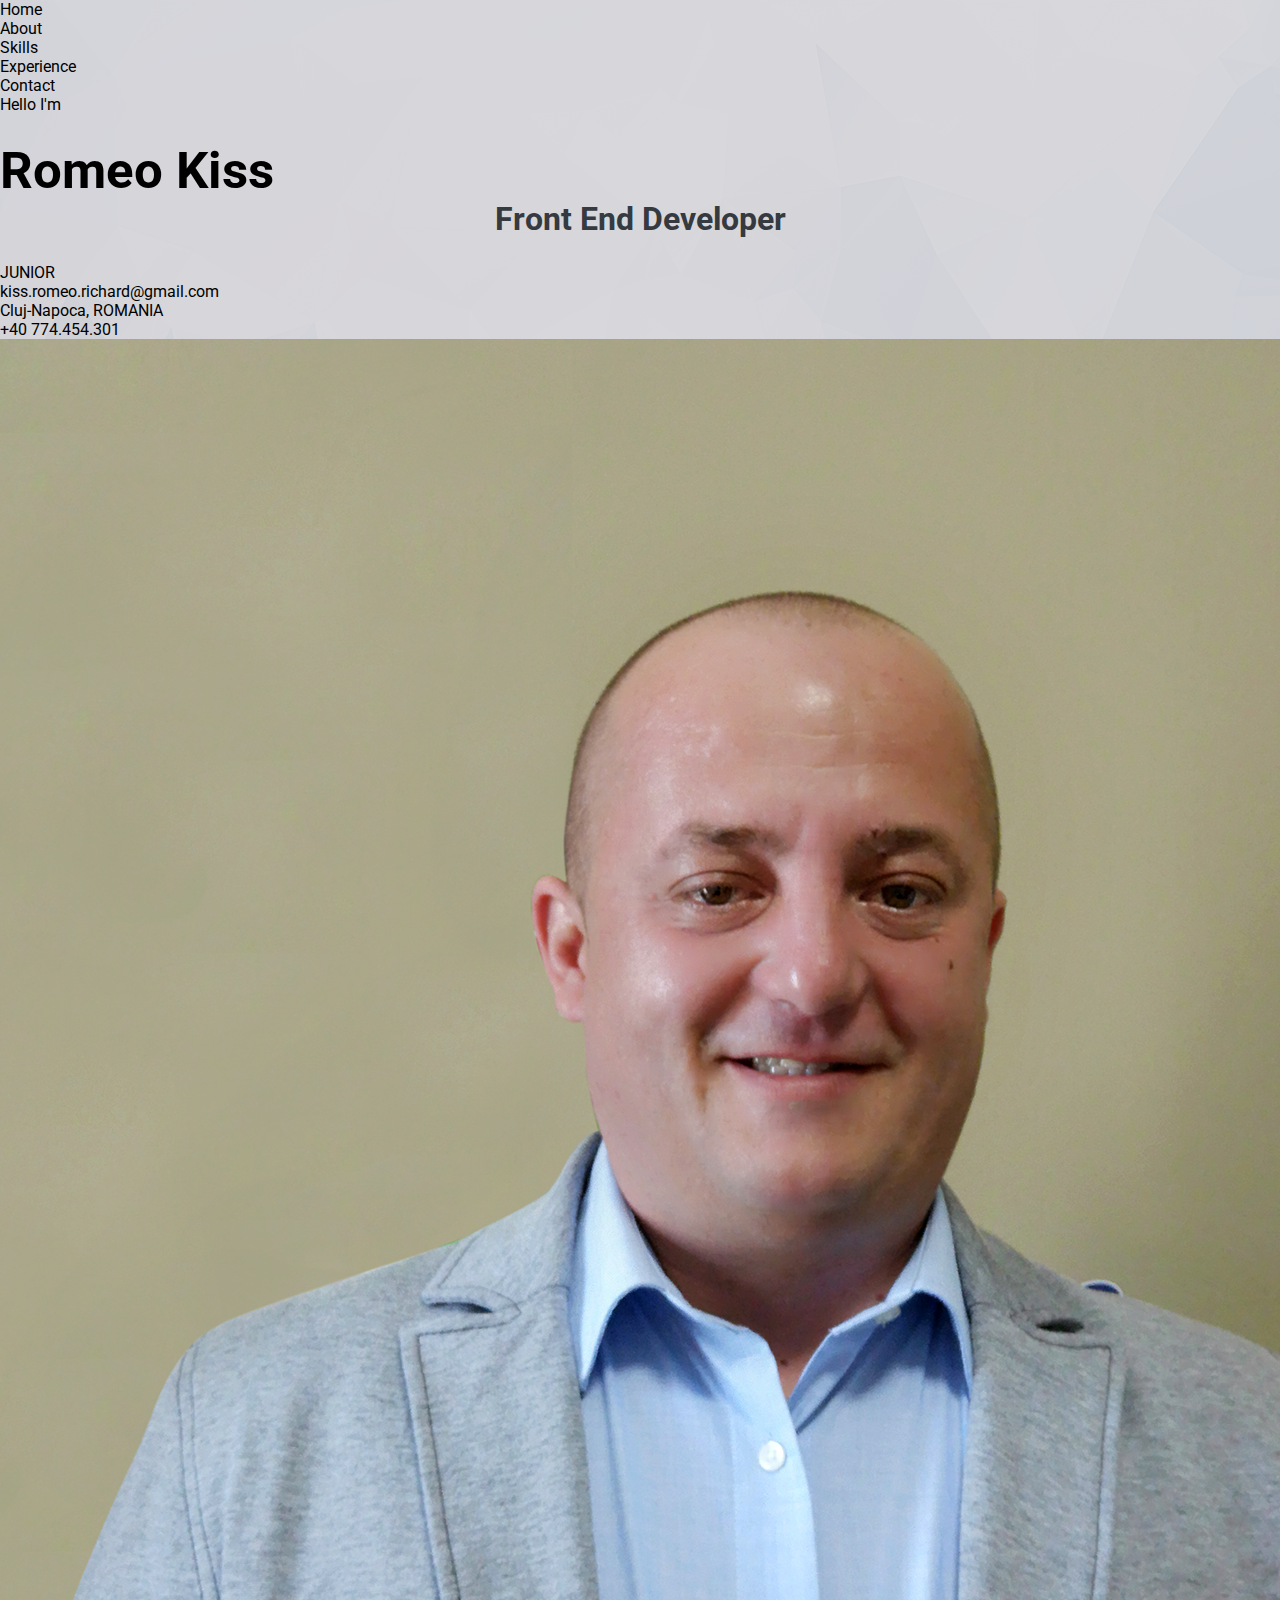
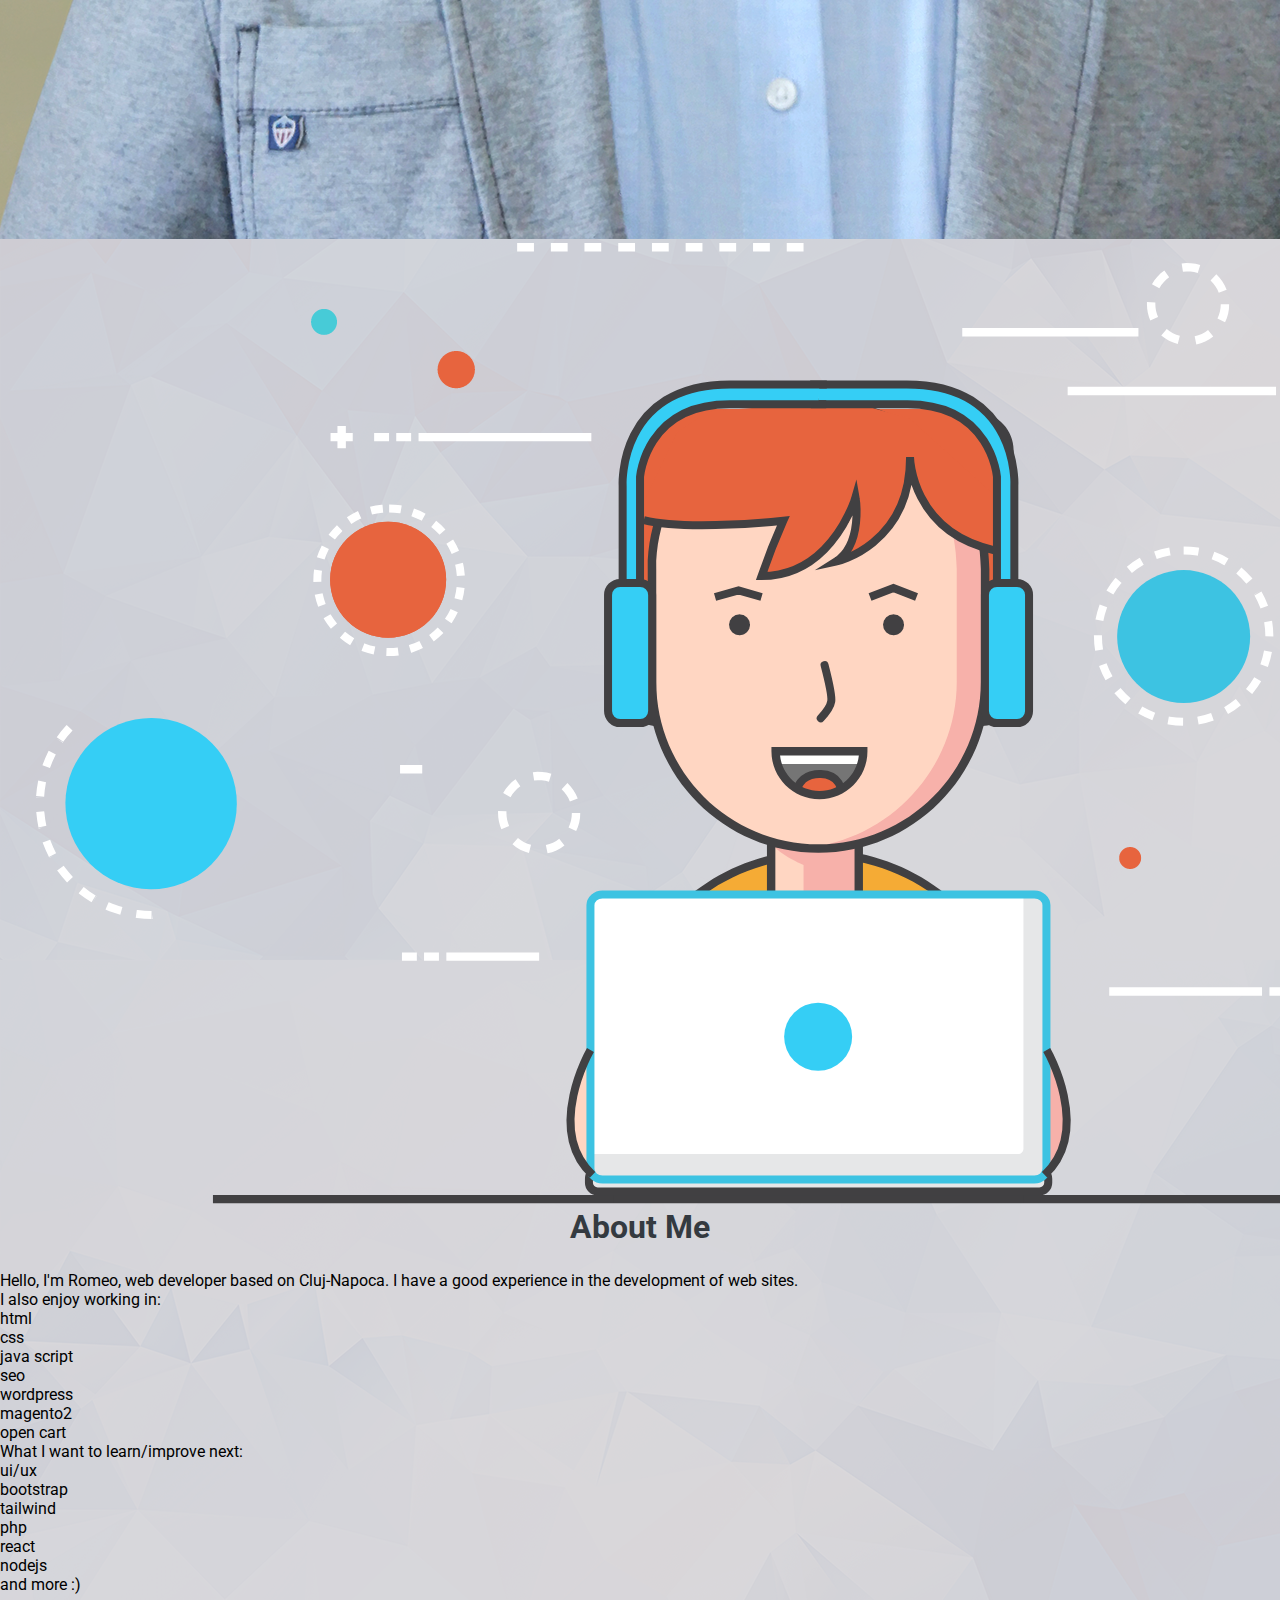
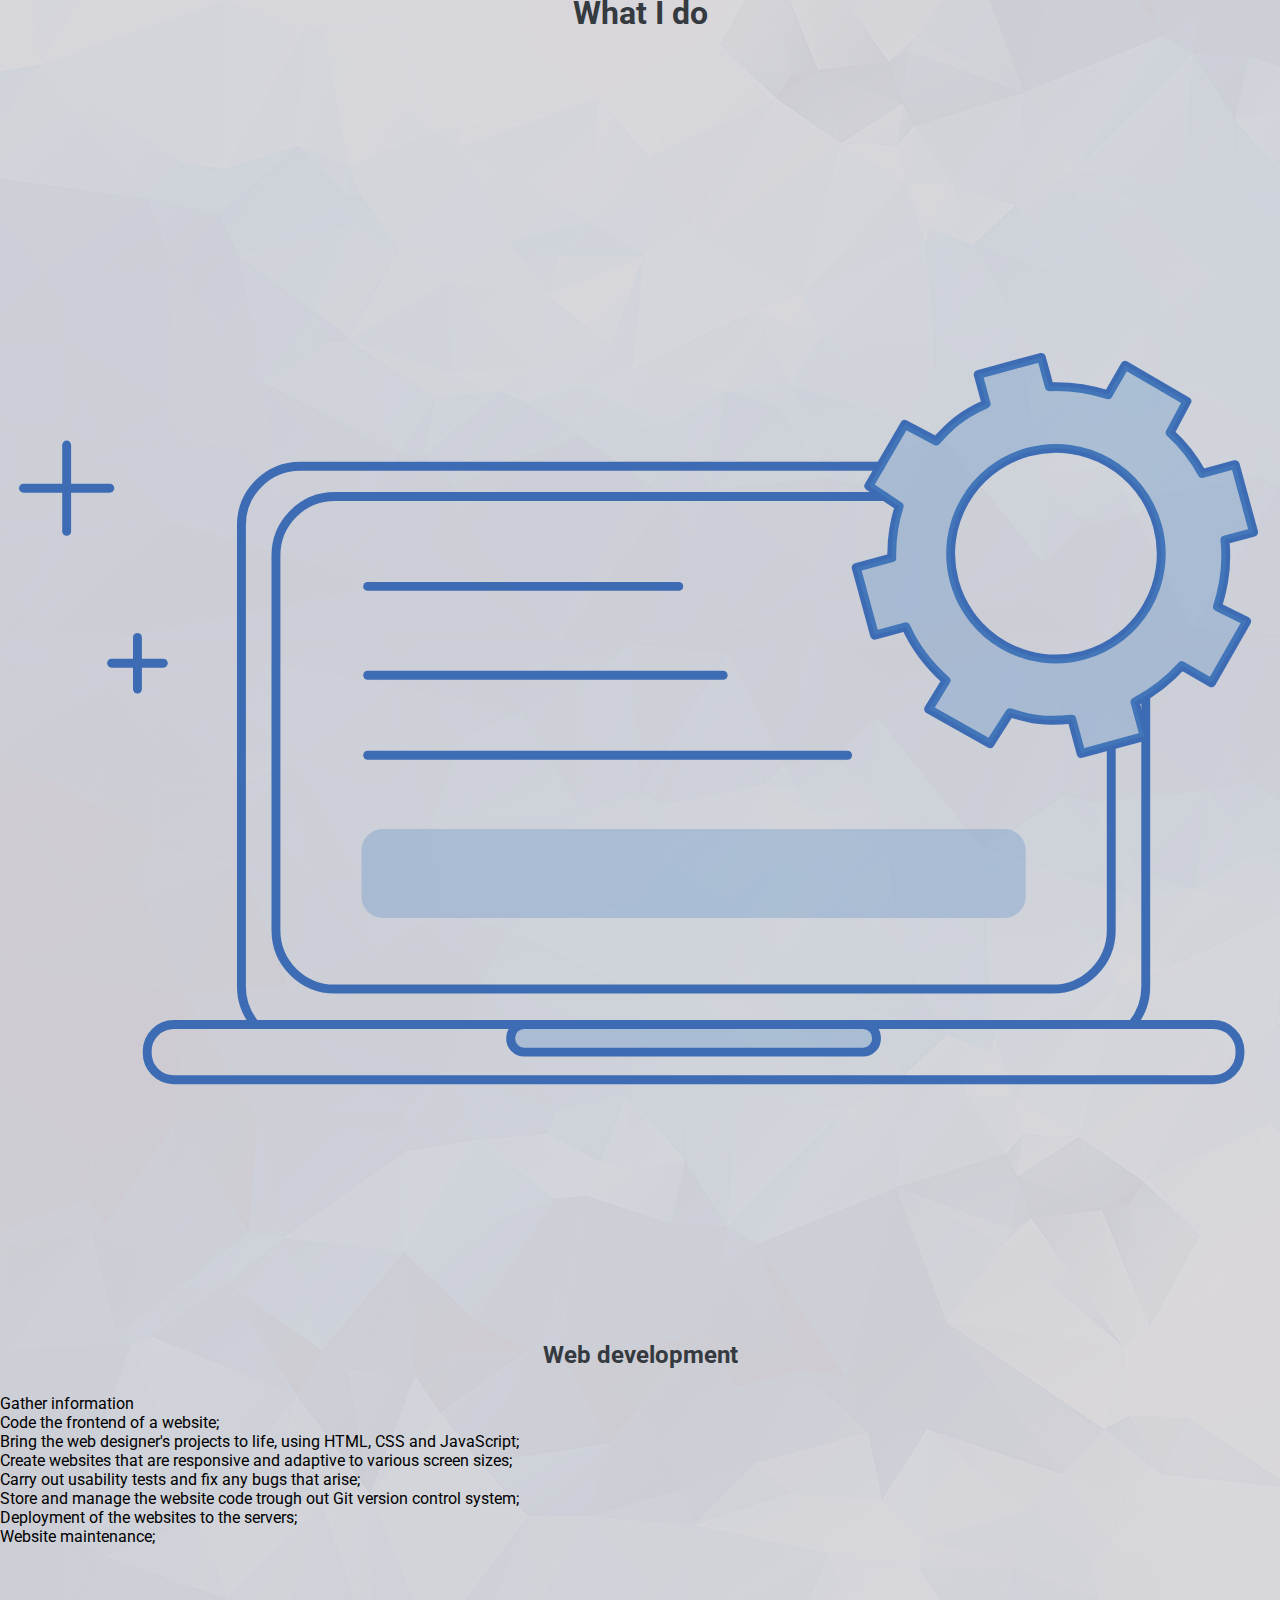
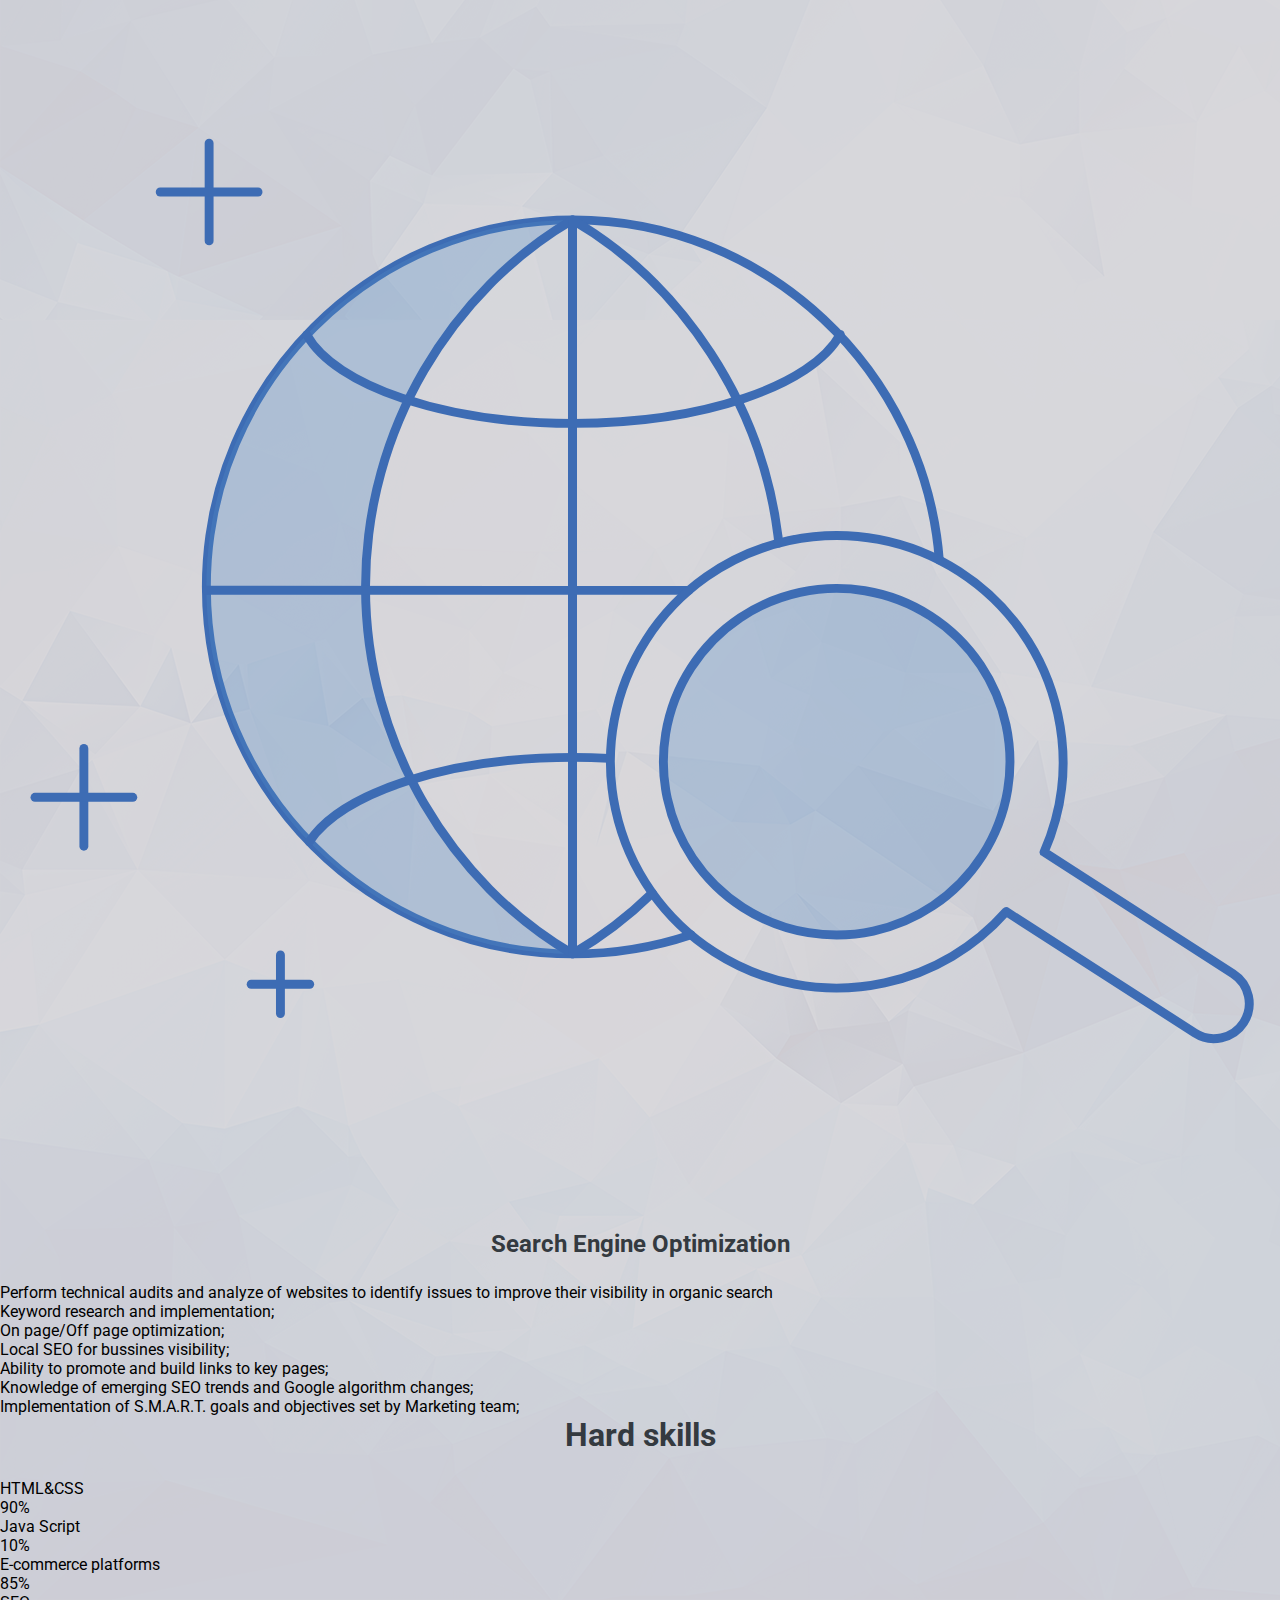
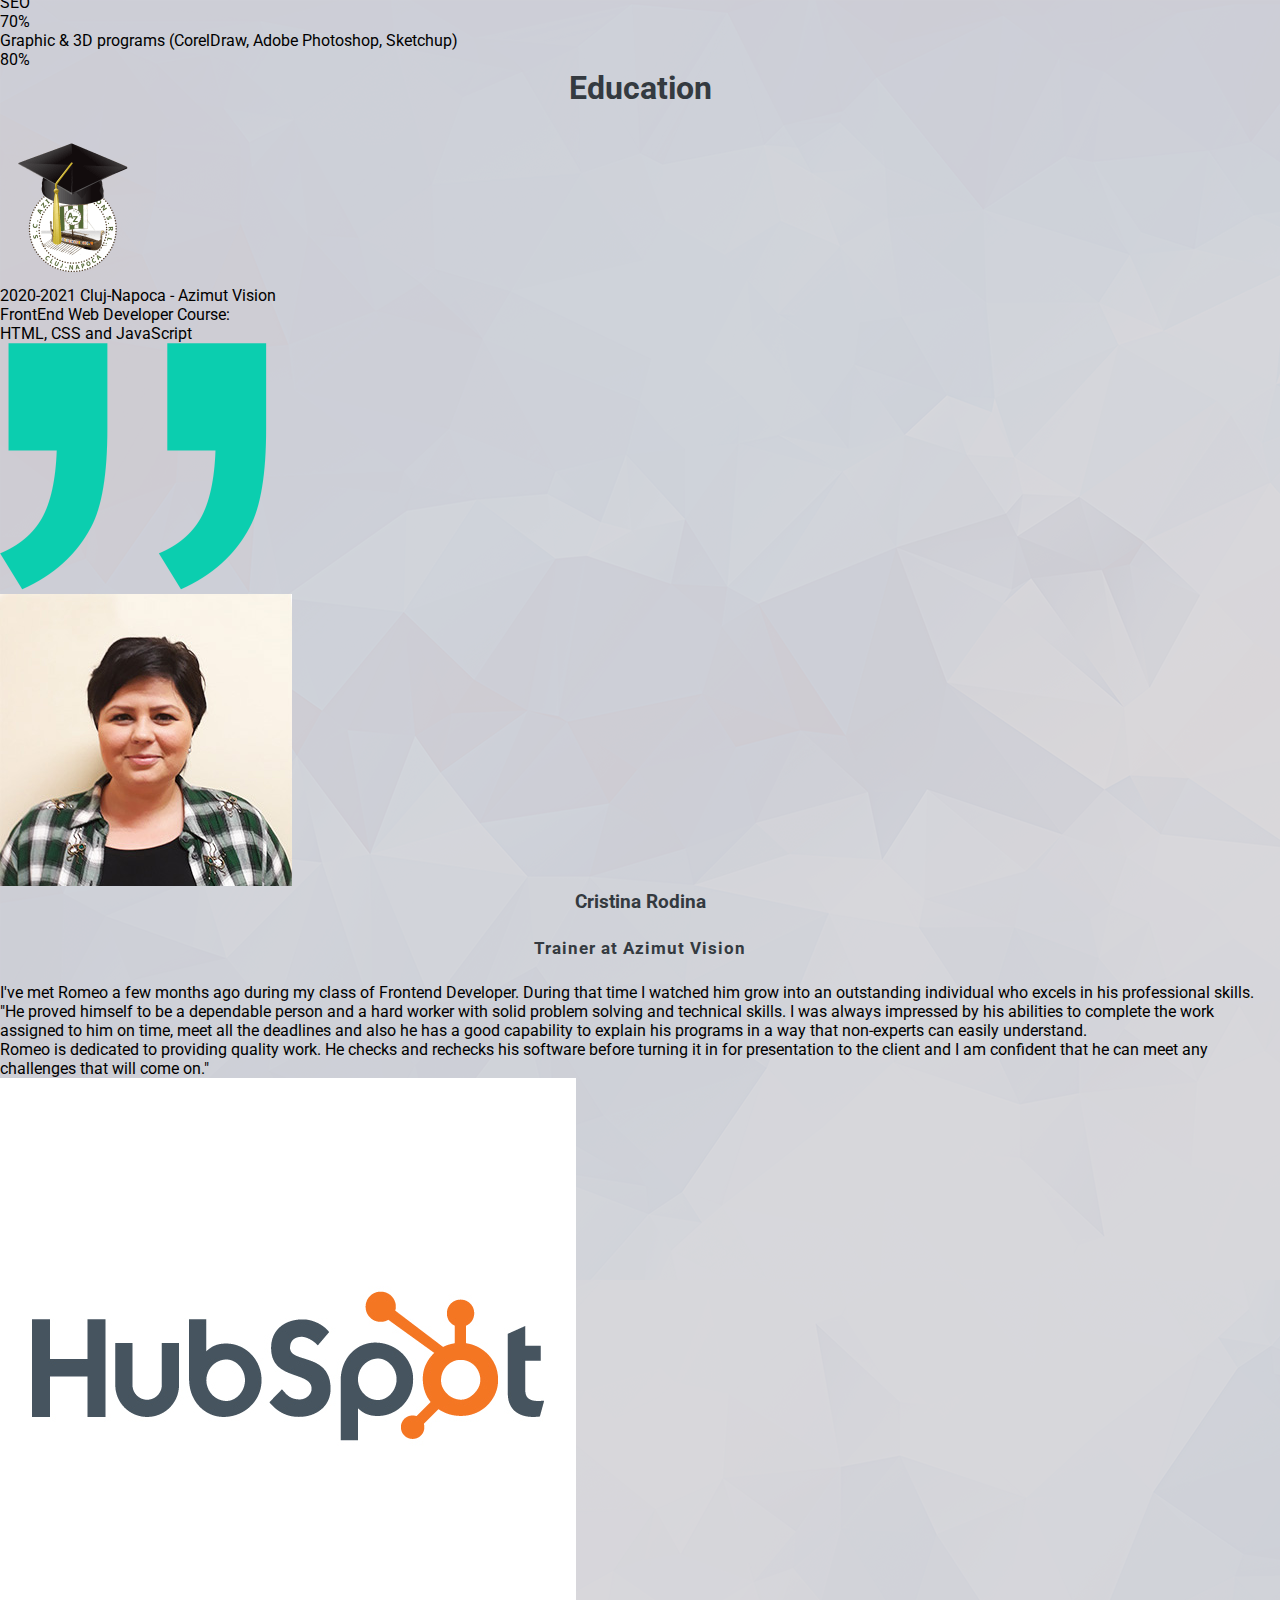
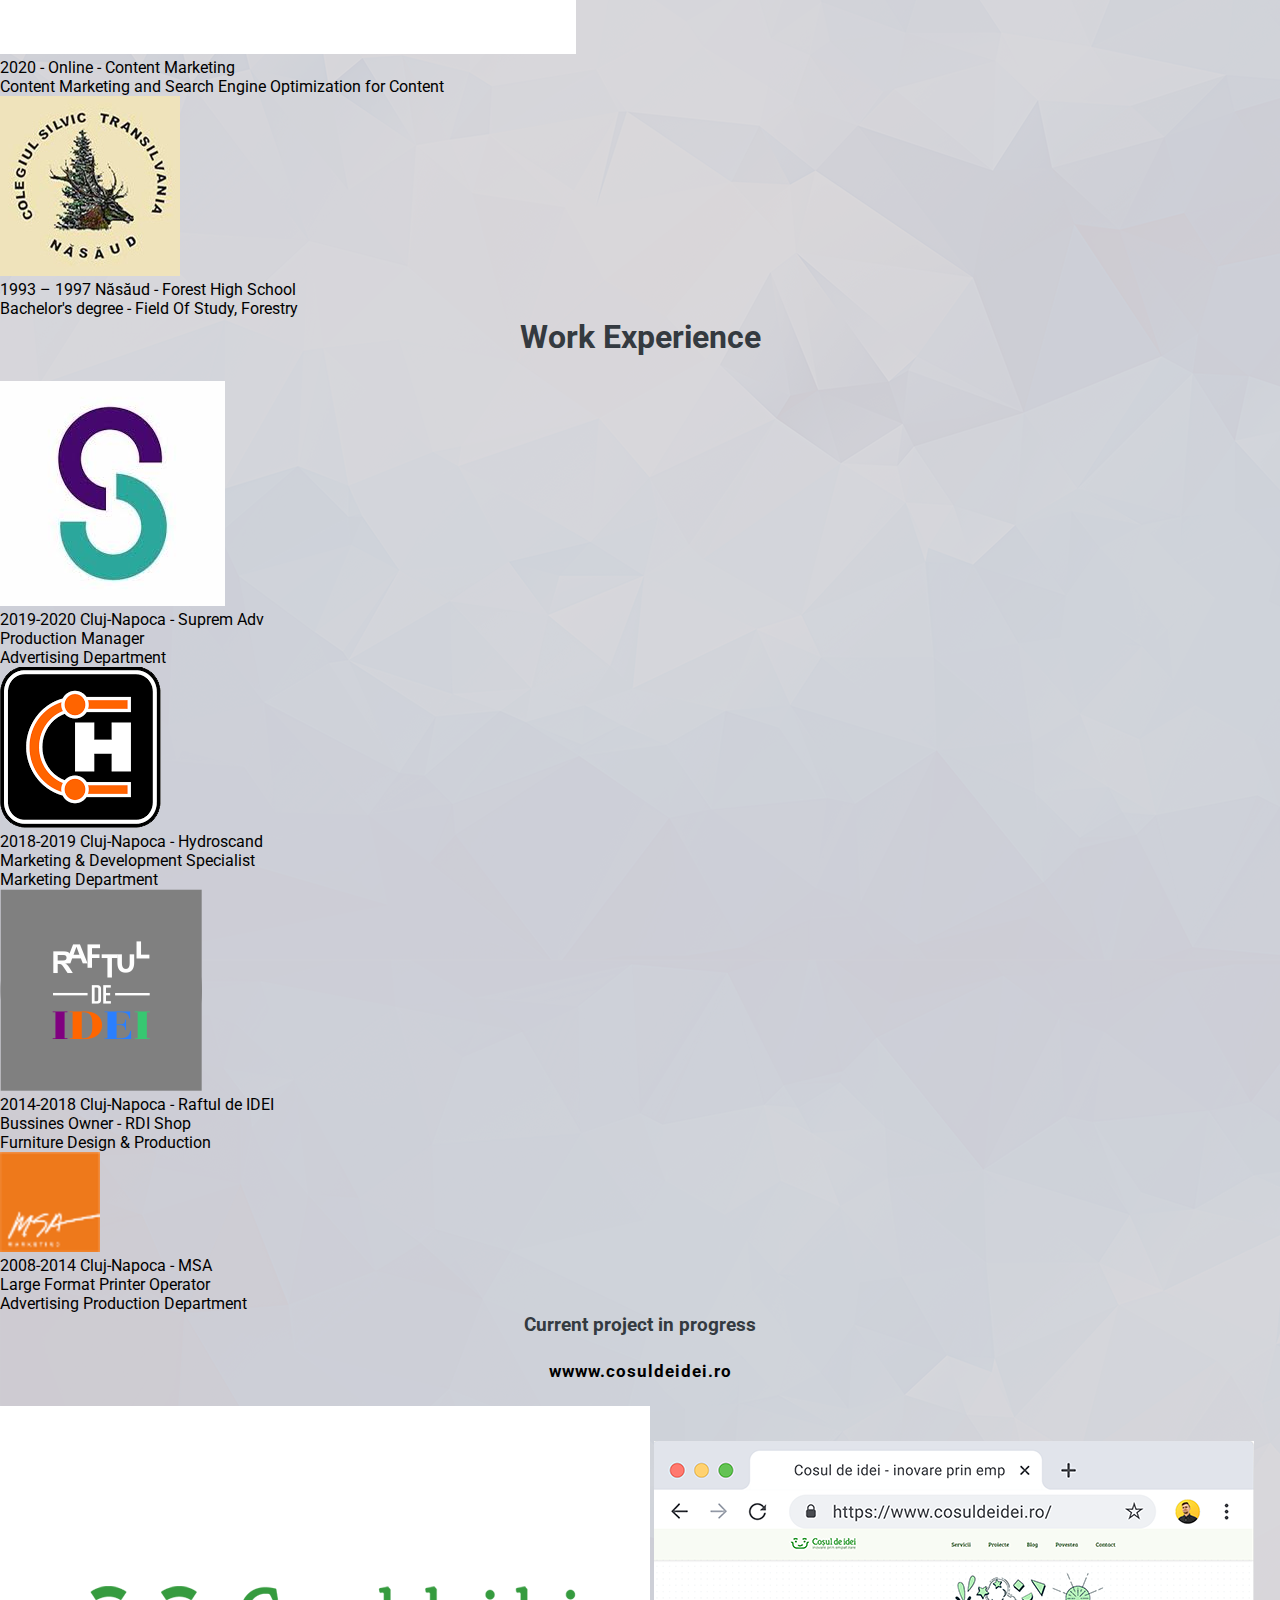
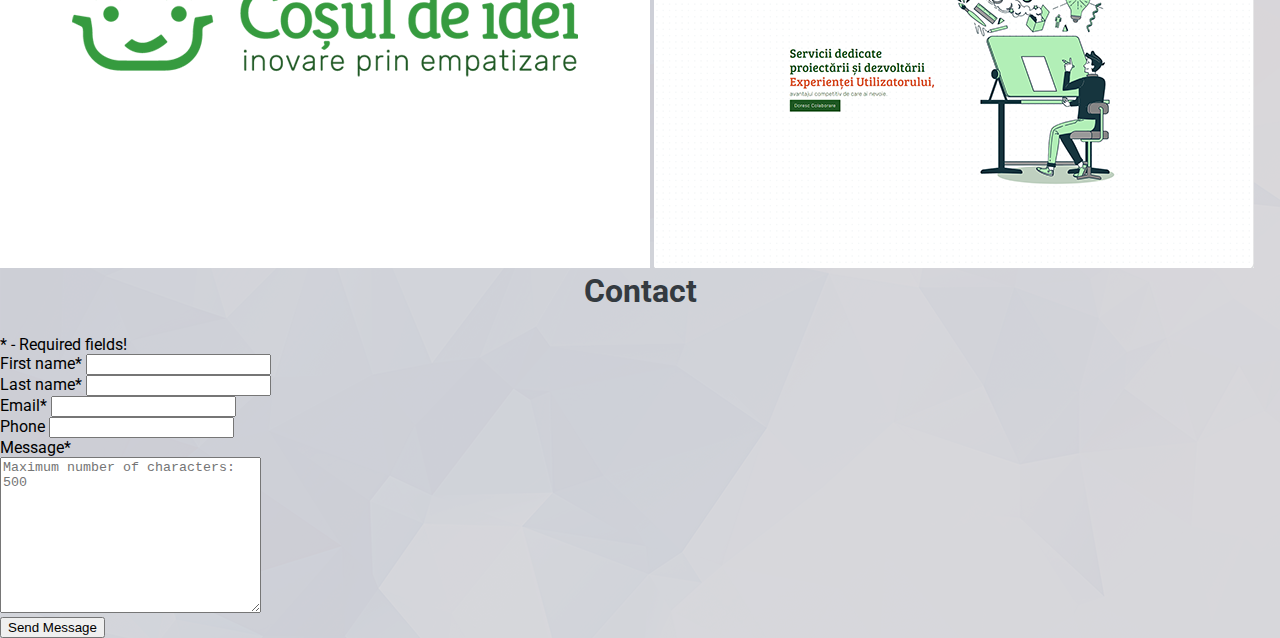
==== index.html @ 15899012 "changed bk" ====
<!DOCTYPE html>
<html lang="en">
  <head>
    <meta charset="UTF-8">
	<!-- HTML Meta Tags -->
    <title>Resume - Romeo Kiss</title>
    <meta name="description" content="Hello, I'm Romeo, web developer based on Cluj-Napoca.">

    <!-- Facebook Meta Tags -->
    <meta property="og:url" content="https://www.cosuldeidei.ro/resumes/romeo_kiss/">
    <meta property="og:type" content="website">
    <meta property="og:title" content="Resume - Romeo Kiss">
    <meta property="og:description" content="Hello, I'm Romeo, web developer based on Cluj-Napoca.">
    <meta property="og:image" content="https://www.cosuldeidei.ro/resumes/romeo_kiss/images/RomeoK-og.png">

    <!-- Twitter Meta Tags -->
    <meta name="twitter:card" content="summary_large_image">
    <meta property="twitter:domain" content="cosuldeidei.ro">
    <meta property="twitter:url" content="https://www.cosuldeidei.ro/resumes/romeo_kiss/">
    <meta name="twitter:title" content="Resume - Romeo Kiss">
    <meta name="twitter:description" content="Hello, I'm Romeo, web developer based on Cluj-Napoca.">
    <meta name="twitter:image" content="https://www.cosuldeidei.ro/resumes/romeo_kiss/images/Romeo_Kiss-og.png">

    <!-- Meta Tags Generated via https://www.opengraph.xyz -->
    <meta property="fb:app_id" content="2922293591336013" />
    
    
    <html lang="en" xml:lang="en" xmlns="http://www.w3.org/1999/xhtml"></html>
  <link rel="stylesheet" href="style.css" type="text/css">
  <link rel="preconnect" href="https://fonts.gstatic.com">
  <link href="https://fonts.googleapis.com/css2?family=Roboto:ital,wght@0,100;0,300;0,400;0,500;0,700;0,900;1,100;1,300;1,400;1,500;1,700;1,900&display=swap" rel="stylesheet">
  <link rel="icon" href="./images/favicon.png" type="image/png" sizes="16x16">
  <link rel="stylesheet" href="https://use.fontawesome.com/releases/v5.15.1/css/all.css" integrity="sha384-vp86vTRFVJgpjF9jiIGPEEqYqlDwgyBgEF109VFjmqGmIY/Y4HV4d3Gp2irVfcrp" crossorigin="anonymous">
  <script src="script.js" defer></script>
  <meta name="viewport" content="width=device-width, initial-scale=1">
</head>
  <body>
      <header>                              <!-- NAVIGATION MENU-->
          <nav>
            <a href="#home" class="navItem"></a>
            <div>
                <ul class="navMenu">
                    <li class="homeNavItem navItem"><a href="#home">Home</a></li>
                    <li class="aboutNavItem navItem"><a href="#about">About</a></li>
                    <li class="skillsNavItem navItem"><a href="#skills">Skills</a></li>
                    <li class="experienceNavItem navItem"><a href="#experience">Experience</a></li>
                    <li class="contactNavItem navItem"><a href="#contact">Contact</a></li>
                </ul>
            </div>
          </nav>
      </header>
      <main>                              <!-- MAIN CONTENT-->
        <section class="home" id="home">
            <div class="home_space"></div>
            <div class="home-grid">
                <div class="col_left">
                    <div class="who">
                        <div><span class="hello">Hello I'm</span></div>
                        <h1>Romeo Kiss</h1>
                        <h2>Front End Developer</h2>
                        <div class="junior">JUNIOR</div>
                        <div class="first_contact">
                            <ul>
                                <li>					
                                    <a href="mailto:kiss.romeo.richard@gmail.com" class="first_email" aria-label="Email"><i class="fas fa-envelope"></i>kiss.romeo.richard@gmail.com</a>
                                </li>                           
                                <li>						
                                    <a href="https://goo.gl/maps/JnR5PC6mcBXF9mMG6"><i class="fas fa-map-marker-alt"></i>Cluj-Napoca, ROMANIA</a>
                                </li>
                                <li>						
                                    <a href="tel:+40-774454301" aria-label="Phone"><i class="fas fa-phone-alt"></i>+40 774.454.301</a>
                                </li>
                            </ul>
                        </div>
                        <div class="first_social">
                            <a href="https://www.linkedin.com/in/romeo-kiss-0446651b/" title="Linkedin" target="_blank" aria-label="Linkedin"><i class="fab fa-linkedin-in"></i></a>
                            <a href="https://www.freecodecamp.org/fcca0f1518b-d534-4741-ac0e-d5bbceb8e472/" title="Freecodecamp" target="_blank" aria-label="Freecodecamp"><i class="fab fa-free-code-camp"></i></a>
                            <a href="https://github.com/RomeoKs" target="_blank" aria-label="GitHub" title="GitHub"><i class="fab fa-github"></i></a>
                            <a href="https://www.frontendmentor.io/profile/RomeoKs" title="FrontEnd Mentor" target="_blank" aria-label="Frontend Mentor"><i class="fas fa-code"></i></a>
                        </div>	
                    </div>
                </div>
                <div class="col_right">
                    <picture class="me">
                        <img src="./images/Romeo_Kiss.png" alt="Romeo Kiss">
                    </picture>
                </div>
                
            </div>
        </section>
        <div class="about_space" id="about"></div>
        <section class="about">
                <div class="ab_image">
                    <img src="./images/about_me.png" alt="About Me">
                </div>
                <div class="ab_text">
                    <h2>About Me</h2>
                        <p class="know">Hello, I'm Romeo, web developer based on Cluj-Napoca. 
                            I have a good experience in the development of web sites.</p>
                            <p class="learn">I also enjoy working in:</p>
                        <ul class="ab_ul1">
                            <li>html</li>
                            <li>css</li>
                            <li>java script</li>
                            <li>seo</li>
                            <li>wordpress</li>
                            <li>magento2</li>
                            <li>open cart</li>
                        </ul>
                    <p class="learn">What I want to learn/improve <span>next</span>:</p>
                    <ul class="ab_ul2">
                        <li>ui/ux</li>
                        <li>bootstrap</li>
                        <li>tailwind</li>
                        <li>php</li>
                        <li>react</li>
                        <li>nodejs</li>                        
                        <li>and more :)</li>
                    </ul>
                </div>
        </section>
        <div class="about_space"></div>
        
        <section>
            <div class="what">
            <h2>What I do</h2>
			<div class="what_grid">
				<div class="webdev">
                    <div class="webdev_title">
                        <img src="./images/icons/webdev.svg" alt="Web Development">
                        <h3>Web development</h3>
                    </div>
						<ul>
                            <li>Gather information</li>
							<li>Code the frontend of a website;</li>
							<li>Bring the web designer's projects to life, using HTML, CSS and JavaScript;</li>
							<li>Create websites that are responsive and adaptive to various screen sizes;</li>
							<li>Carry out usability tests and fix any bugs that arise;</li>
							<li>Store and manage the website code trough out Git version control system;</li>
							<li>Deployment of the websites to the servers;</li>
                            <li>Website maintenance;</li>
						</ul>
				</div>
				<div class="seo">
                    <div class="seo_title">
                        <img src="./images/icons/seo.svg" alt="SEO">
                        <h3>Search Engine Optimization</h3>
                    </div>
                            <ul class="seo_ul">
                                <li>Perform technical audits and analyze of websites to identify issues to improve their visibility in organic search</li>
                                <li>Keyword research and implementation;</li>
                                <li>On page/Off page optimization;</li>
                                <li>Local SEO for bussines visibility;</li>
                                <li>Ability to promote and build links to key pages;</li>
                                <li>Knowledge of emerging SEO trends and Google algorithm changes;</li>
                                <li>Implementation of S.M.A.R.T. goals and objectives set by Marketing team;</li>
                            </ul>
				</div>
            </div>
        </div>
        </section>
        <div class="skills_space" id="skills"></div>
        <section class="skills">
            <div class="tech">
                <h2>Hard skills</h2>
                    <div class="skills_wrap">
                        <div class="h_skill">
                            <div class="info">
                                <div class="sk_name">HTML&amp;CSS</div>
                                <div class="sk_percent">90%</div>
                            </div>
                            <div class="progress_bar">
                                <div class="percent_bar_html"></div>
                            </div>
                        </div>
                        <div class="h_skill">
                            <div class="info">
                                <div class="sk_name">Java Script</div>
                                <div class="sk_percent">10%</div>
                            </div>
                            <div class="progress_bar">
                                <div class="percent_bar_js"></div>
                            </div>
                        </div>
                        <div class="h_skill">
                            <div class="info">
                                <div class="sk_name">E-commerce platforms</div>
                                <div class="sk_percent">85%</div>
                            </div>
                            <div class="progress_bar">
                                <div class="percent_bar_cms"></div>
                            </div>
                        </div>
                        <div class="h_skill">
                            <div class="info">
                                <div class="sk_name">SEO</div>
                                <div class="sk_percent">70%</div>
                            </div>
                            <div class="progress_bar">
                                <div class="percent_bar_seo"></div>
                            </div>
                        </div>
                        <div class="h_skill">
                            <div class="info">
                                <div class="sk_name">Graphic & 3D programs <span class="graphic_prg">(CorelDraw, Adobe Photoshop, Sketchup)</span></div>
                                <div class="sk_percent">80%</div>
                            </div>
                            <div class="progress_bar">
                                <div class="percent_bar_gr"></div>
                            </div>
                        </div>
                    </div>
                </div>
        </section>
        <div class="exp_space" id="experience"></div>
        <section class="experience">
            <div class="education">
                <h2>Education</h2>
                <div class="azimut">
                    
                    <div class="azimut_top">
                        <div class="azimut_header">
                            <a href="https://azimutvision.ro/course/program-pregatire-front-end-developer-cluj-napoca-acreditat/" target="_blank"><img src="./images/logo-azimut.png" alt="Azimut Vision"></a>
                        </div>
                        <div class="azimut_info">
                            <div class="year"><a href="https://azimutvision.ro/course/program-pregatire-front-end-developer-cluj-napoca-acreditat/" target="_blank">2020-2021 Cluj-Napoca - Azimut Vision</a></div>
                            <div class="job">FrontEnd Web Developer Course:</div>
                            <div class="learned">HTML, CSS and JavaScript</div>
                        </div>
                    </div>
                    <div class="testimonial">
                        <img src="./images/quote.png" class="quote" alt="quote">
                        <div class="cristina">
                            <img src="./images/cristina.jpg" alt="Cristina Rodina - Trainer at Azimut Vision">
                            <div class="testimonial_header">
                                <h4>Cristina Rodina</h4>
                                <h5>Trainer at Azimut Vision</h5>
                            </div>
                        </div>
                                  
                        <p class="p1">I've met Romeo a few months ago during my class of Frontend Developer.
                            During that time I watched him grow into an outstanding individual who excels in his professional skills.</p>
                            <p class="p2">"He proved himself to be a dependable person and a hard worker with solid problem solving and technical skills.
                            I was always impressed by his abilities to complete the work assigned to him on time, meet all the deadlines and also he has a good capability to explain his programs in a way that non-experts can easily understand.
                            <br>Romeo is dedicated to providing quality work. He checks and rechecks his software before turning it in for presentation to the client and I am confident that he can meet any challenges that will come on."</p>
                    </div>
                </div>
                <div class="hubspot">
                    <div class="edu_header">
                        <a href="https://academy.hubspot.com/courses/content-marketing?library=true" target="_blank"><img src="./images/HubSpot-logo.jpg" alt="Hubspot Academy"></a>
                        <div class="edu_info">
                            <div class="year"><a href="https://academy.hubspot.com/courses/content-marketing?library=true" target="_blank">2020 - Online - Content Marketing</a></div>
                            <div class="learned">Content Marketing and Search Engine Optimization for Content</div>
                        </div>
                    </div>
                </div>
                <div class="bachelor">
                    <div class="edu_header">
                        <img src="./images/logo-bachelor.jpg" alt="Liceul Silvic Năsăud">
                        <div class="edu_info">
                            <div class="year"><a href="https://www.silvic-nasaud.ro/" target="_blank">1993 – 1997 Năsăud - Forest High School</a></div>
                            <div class="learned">Bachelor's degree - Field Of Study, Forestry</div>
                        </div>
                    </div>
                </div>
            </div>
            <div class="work_exp">
                <h2>Work Experience</h2>
                <div class="work_grid">
                    <div class="suprem">
                        <a href="https://supremoffice.ro/" target="_blank" title="Suprem Advertising"><img src="./images/logo-suprem.jpg" alt="Supremoffice"></a>
                        <div class="company">
                            <div class="year"><a href="https://supremoffice.ro/" target="_blank" title="Suprem Advertising">2019-2020 Cluj-Napoca - Suprem Adv</a></div>
                            <div class="job">Production Manager</div>
                            <div class="department">Advertising Department</div>
                        </div>
                    </div>
                    <div class="hydroscand">
                        <a href="https://hydroparts.ro/" target="_blank" title="Hydroscand"><img src="./images/logo-hydroscand.png" alt="Hydroscand"></a>
                        <div class="company">
                            <div class="year"><a href="https://hydroparts.ro/" target="_blank" title="Hydroscand">2018-2019 Cluj-Napoca - Hydroscand</a></div>
                            <div class="job">Marketing & Development Specialist</div>
                            <div class="department">Marketing Department</div>
                        </div>
                    </div>
                    <div class="rdi">
                            <img src="./images/logo RDI SHOP.png" alt="Raftul de IDEI" title="Raftul de IDEI">
                        <div class="company">
                            <div class="year">2014-2018 Cluj-Napoca - Raftul de IDEI</div>
                            <div class="job">Bussines Owner - RDI Shop</div>
                            <div class="department">Furniture Design & Production</div>
                        </div>
                    </div>
                    <div class="msa">
                        <a href="https://signage.msa.ro/" target="_blank" title="MSA"><img src="./images/logo-msa.png" alt="MSA"></a>
                        <div class="company">
                            <div class="year"><a href="https://signage.msa.ro/" target="_blank" title="MSA">2008-2014 Cluj-Napoca - MSA</a></div>
                            <div class="job">Large Format Printer Operator</div>
                            <div class="department">Advertising Production Department</div>
                        </div>
                    </div>
                    <div class="codi">
                        <h4>Current project in progress</h4>
                        <h5><a href="https://cosuldeidei.ro/" target="_blank" title="Cosuldeidei.ro">wwww.cosuldeidei.ro</a></h5>
                        <div class="codi_grid">
                            <a href="https://cosuldeidei.ro/" target="_blank" title="Cosuldeidei.ro"><img src="./images/logo-Codi.png" alt="Codi"></a>
                            <a href="https://cosuldeidei.ro/" target="_blank" title="Cosuldeidei.ro"><img src="./images/Codi.png" alt="Codi"></a>
                        </div>
                    </div>
                </div>
            </div>
        </section>
        <div class="contact_space"></div>
        <section class="contact" id="contact">
            <h2>Contact</h2>
            <div class="contact_grid">
                <div class="contact_form">
                    <div class="required">* - Required fields!</div>
                    <form action="mail.php" method="POST">
                        
                            <div class="fname_contact">
                                <label for="fname">First name<span class="req">*</span></label>
                                <input type="text" id="fname"  title="Type your first name"required name="firstName">
                            </div>
                            <div class="lname_contact">
                                <label for="lname">Last name<span class="req">*</span></label>
                                <input type="text" id="lname" title="Type your last name" required name="lastName">
                            </div>


                            <div class="email_contact">
                                <label for="email">Email<span class="req">*</span></label>
                                <input type="email" id="email"  required name="email">
                            </div>
                            <div class="phone_contact">
                                <label for="phone">Phone</label>
                                <input type="phone" id="phone" title="Phone number not required" name="phone">
                            </div>

                        <div class="message_contact">
                            <label for="message">Message<span class="req">*</span></label><br>
                            <textarea maxlength="500" name="message" id="message" cols="30" rows="10" required placeholder="Maximum number of characters: 500"></textarea><br>
                        </div>
                        <div class="submit_message">    
                            <input type="submit" name="submit" value="Send Message">
                        </div>
                    </form>
                </div>
            </div>
        </section>
      </main>
      <footer>
      </footer>
  </body>
  </html>
---- style.css ----
:root {
    --blue: #007bff;
    --indigo: #6610f2;
    --purple: #6f42c1;
    --light-purple: #d7caf0;
    --pink: #e83e8c;
    --opaque-green: rgba(19, 201, 170, 0.3);
    --green: #0bceaf;
    --cyan: #17a2b8;
    --white: #fff;
    --gray-light: #d7d6da;
    --gray-medium: #a4a4a7;
    --gray-dark: #343a40;
    --light: #f8f9fa;
}
/* || CSS reset */

html, body, div, span, applet, object, iframe,
h1, h2, h3, h4, h5, h6, p, blockquote, pre,
a, abbr, acronym, address, big, cite, code,
del, dfn, em, img, ins, kbd, q, s, samp,
small, strike, strong, sub, sup, tt, var,
b, u, i, center,
dl, dt, dd, ol, ul, li,
fieldset, form, label, legend,
table, caption, tbody, tfoot, thead, tr, th, td,
article, aside, canvas, details, embed, 
figure, figcaption, footer, header, hgroup, 
menu, nav, output, ruby, section, summary,
time, mark, audio, video {
	margin: 0;
	padding: 0;
	border: 0;
	font-size: 100%;
	font: inherit;
	vertical-align: baseline;
}
a {
    text-decoration: none;
    color: black;
    line-height: 0;
}
*, *:before, *:after {
    box-sizing: border-box;
}
/* || General styles*/

body {
    font-family: 'Roboto', sans-serif;
    background-color: var(--gray-light);
    font-size: 16px;
    background: url("./images/background.png");
    background-repeat: repeat;
    mix-blend-mode: normal;
    z-index: -2;
    position: absolute;
    left: 0;
    top: 0;
    width: 100%;
    height: 100%;
}
/* body::before {
    content: "";
    background: url("./images/background.png");
    background-repeat: repeat;
    mix-blend-mode: normal;
    z-index: -1;
    position: absolute;
    left: 0;
    top: 0;
    width: 100%;
    height: 100%;
    opacity: 0.3;
} */
li {
	list-style-type: none;
}
ul {
	padding-left: 0px;
}
html {
	box-sizing: border-box;
	text-rendering: optimizeLegibility;
	-webkit-font-smoothing: antialiased;
	scroll-behavior: smooth;
}
html:focus-within {
    scroll-behavior: smooth;
}
h2, h3, h4, h5, h6 {
    margin-bottom: 25px;
    color: var(--gray-dark);
    font-weight: 700;
    text-align: center;
}
h1 {
    font-size: 51px;
    font-weight: 700;
    margin-top: 27px;
}
h2 {
    font-size: 32px;
}
h3 {
	text-align: center;
    font-size: 24px;
}
h4 {
	font-size: 19px;
	text-align: center;
}
h5 {
    font-size: 17px;
    letter-spacing: 1px;
}

/* 		===================
			  NAV MENU
        ===================
*/


/* 		===================================
			  START OF MEDIA QUERIES*
        ==================================
*/
/* /
/* 		========================
	      MAX to DESKTOP 1440px
        ========================
*/
@media and (min-width:381px) and (max-width:1439px) {
body {
    font-family: 'Roboto', sans-serif;
    background-color: var(--gray-light);
    font-size: 1.1118vw;
}
h2, h3, h4, h5, h6 {
    margin-bottom: 1.737vw;
    color: var(--gray-dark);
    font-weight: 700;
    text-align: center;
}
h1 {
    font-size: 3.544vw;
    font-weight: 700;
    margin-top: 1.876vw;
}
h2 {
    font-size: 2.2237vw;
}
h3 {
	text-align: center;
    font-size: 1.6678vw;
}
h4 {
	font-size: 1.32vw;
	text-align: center;
}
h5 {
    font-size: 1.181vw;
    letter-spacing: 0.069vw;
}

/* 		===================
			  NAV MENU
        ===================
*/
.navMenu li {
	padding: 0.347vw 2.0847vw 0.347vw 2.0847vw; 
	display: inline-block;
	font-family: 'Roboto', sans-serif;
	font-weight: 700;
    font-size: 1.25vw;
    border-radius: 0.347vw;
}

.navMenu {
	margin: auto;
	max-width: 4.86vw;
	text-align: center;
    display: flex;
    align-items: center;
    justify-content: center;
    
}
.navMenu a {
	text-decoration: none;
	color: var(--green);
    
}
.navMenu a:active {
	border-bottom: 0.1389vw solid var(--green);
}
.navMenu li:hover {
	background-color: var(--gray-dark);
	transition: 0.2s;
}
.active a{
	border-bottom: 0.1389vw solid var(--green);
}
header {
	height: 5.6vw;
    margin: auto;
    background-color: var(--white);
    opacity: 0.9;
	border: none;
	position: fixed;
	/* -webkit-position: sticky; */
	width: 100%;
    top: 0;
    z-index: 2;
    /*webkit-box-shadow: 0px 1px 0.695vw 0px rgba(0,0,0,0.2);*/
	-moz-box-shadow: 0px 1px 0.695vw 0px rgba(0,0,0,0.2);
	box-shadow: 0px 1px 0.695vw 0px rgba(0,0,0,0.2);
    display: flex;
    align-items: center;
    justify-content: space-around;
}

    .home_space {
        width: 100%;
        height: 20.84vw;
        background-color: transparent;
    }
    .about_space {
        width: 100%;
        height: 10.424vw;
        background-color: transparent;
    }
    .skills_space {
        width: 100%;
        height: 10.424vw;
        background-color: transparent;
    }
    .exp_space {
        width: 100%;
        height: 13.2vw;
        background-color: transparent;
    }
    .contact_space {
        width: 100%;
        height: 10.424vw;
        background-color: transparent;
    }
    .home-grid {
        width: 80%;
        display: grid;
        grid-template-columns: 47% 47%;
        margin: 0px auto 0px auto;
        column-gap: 6%;
        justify-items: center;
    }
    .who {
        align-items: center;
        display: grid;
        grid-template-rows: auto 5fr;
        position: relative;
    }
    .who h2 {
        font-size: 1.67vw;
        font-weight: 500;
        text-align: left;
    }
    .me img {
        transform: translateY(-0.1389vw);
        width: 21.54vw;
        border-radius: 50%;
        border: 1.33vw solid rgba(0, 0, 0, 0.12);
        -webkit-box-shadow: 0px 0px 0px 1.33vw rgba(0, 0, 0, 0.05);
        -moz-box-shadow: 0px 0px 0px 1.33vw rgba(0, 0, 0, 0.05);
        box-shadow: 0px 0px 0px 1.33vw rgba(0, 0, 0, 0.05);
    }
    
    .hello {
        background-color: var(--green);
        font-size: 0.97vw;
        line-height: 1.667vw;
        letter-spacing: 0.069vw;
        font-weight: bold;
        padding: 0.69vw 2.084vw;
        border-top-left-radius: 1.39vw;
        border-top-right-radius: 1.39vw;
        border-bottom-right-radius: 1.39vw;
        border-bottom-left-radius: 0px;
        font-family: 'Roboto', sans-serif;
        color: white;
    }
    .junior {
        font-size: 0.69vw;
        background-color: var(--purple);
        color: var(--white);
        padding: 0.21vw 0.416vw 0.1389vw 0.417vw;
        font-weight: bolder;
        border-radius: 0px 0.486vw 0.486vw 0.486vw;
        position: absolute;
        left: 15.288vw;
        top: 9.034vw;
    
    }
    .fas fa-envelope::before {
      content: "\f0e0";
      display: inline-block;
    }
    .col_left ul li .fas {
        margin-right: 1.042vw;
        display: inline-block;
        margin-left: -0.695vw;
    }
    .first_contact a:hover {
        color: var(--green);
    }
    .fa-linkedin-in,
    .fa-free-code-camp,
    .fa-github,
    .fa-code {
        font-size: 1.389vw;
        padding: 0.55vw 0.695vw;
        border-radius: 0.347vw;
    }
    .fa-linkedin-in,
    .fa-free-code-camp,
    .fa-github,
    .fa-code {
        background-color: white;
        border: none;
        color: var(--green)
    }
    .fa-linkedin-in:hover {
        background-color: var(--gray-dark);
        color: var(--green);
        transition: 0.5s;
    
    }
    .fa-free-code-camp:hover {
        background-color: var(--gray-dark);
        color: var(--green);
        transition: 0.5s;
    }
    .fa-github:hover {
        background-color: var(--gray-dark);
        color: var(--green);
        transition: 0.5s;
    }
    .fa-code:hover {
        background-color: var(--gray-dark);
        color: var(--green);
        transition: 0.5s;
    }
    .first_social {
        display: flex;
        justify-content: space-between;
        margin-top: 0.695vw;
        width: 74%;
    }
    .first_social a{
        color: var(--gray-dark);
    }
    .first_contact ul{
        display: grid;
        grid-template-rows: auto 3fr;
        row-gap: 0.695vw;
        padding-left: 0.695vw;
        margin-bottom: 1.598vw;
    
    }
    
    .first_contact a{
        text-decoration: none;
        font-size: 1.1118vw;
        font-family: 'Roboto', sans-serif;
        color: var(--gray-dark);
        font-weight: 500;
        margin-bottom: 1.389vw;
    }
    
    /* 		===================
                ABOUT ME
            ===================
    */
    .about {
        width: 80%;
        display: grid;
        grid-template-columns: repeat(2, 1fr);
        column-gap: 6%;
        margin: auto;
    }
    .ab_image img{
        width: 100%;
    }
    .ab_text {
        margin-top: 2.849vw;
    }
    
    .about a {
        text-decoration: none;
        color: white;
    }
    .know {
        font-size: 1.1118vw;
        font-weight: 300;
        letter-spacing: 0.5px;
        color: var(--gray-dark);
        line-height: 2;
    }
    .ab_ul1 li {
        font-size: 0.90vw;
        font-weight: 300;
        letter-spacing: 0.5px;
        color: var(--gray-dark);
        display: inline-block;
        padding: 0.277vw 0.417vw;
        border: 1px solid var(--green);
        border-radius: 0.347vw;
        margin-right: 0.347vw;
        background-color: var(--white);
        margin-bottom: 0.347vw;
    }
    .learn {
        text-align: center;
        font-size: 1.1118vw;
        font-weight: 300;
        letter-spacing: 0.5px;
        color: var(--gray-dark);
        line-height: 1.5;
        margin-bottom: 0.9vw;
        margin-top: 1.042vw;
    }
    .learn span {
        text-decoration: underline;
    }
    .ab_ul2 li{
        text-align: justify;
        font-size: 0.9vw;
        font-weight: 300;
        letter-spacing: 0.5px;
        color: var(--gray-dark);
        display: inline-block;
        padding:0.278vw 0.417vw;
        border-radius: 0.347vw;
        margin-right: 0.347vw;
        background-color: var(--white);
        border: 1px solid var(--blue);
        margin-bottom: 0.347vw;
    }
    
    
    
    /* 		===================
                 WHAT I DO
            ===================
    */
    .what {
        width: 80%;
        margin: auto;
    }
    .what_grid {
        display: grid;
        grid-template-columns: 47% 47%;
        grid-column-gap: 6%;
    }
    .what h2 {
        margin-bottom: 2.78vw;
    }
    .webdev, .seo {
        padding: 2.084vw 3.127vw 3.47vw 5.073vw;
        border-radius: 0.695vw;
        background-color: white;
        -webkit-box-shadow: 1px 2px 0.695vw 4px rgba(112,112,112,1);
        -moz-box-shadow: 1px 2px 0.695vw 4px rgba(112,112,112,1);
        box-shadow: 1px 2px 0.695vw 4px rgba(112,112,112,0.3);
    }
    .webdev ul, .seo ul {
        margin-top: 0.695vw;
    }
    .webdev_title, .seo_title {
        display: flex;
        justify-content: start;
        align-items: flex-end;
    }
    .webdev img, .seo img {
        width: 18%;
        margin-right: 0.695vw;
    }
    
    .what li {
        font-size: 1.1118vw;
        font-weight: 300;
        letter-spacing: 0.5px;
        color: var(--gray-dark);
        line-height: 2;
        text-align: left;
        list-style-type: none;
    }
    .what li:before {
        content: "\2022";
        font-size: 1.1118vw;
        color: var(--green);
        font-weight: 900;
        display: inline-block;
        width: 1.1118vw;
        margin-left: -1.1118vw;
    }
    
    
    
    /* 		===================
                 SKILLS
            ===================
    */
    .skills {
        width: 47%;
        margin:auto;
    }
    
    .skills h2 {
        margin-bottom: 2.0847vw;
    }
    
    /* START of progressbar  */
    
    .info {
        margin-bottom: 2px;
        font-size: 1.334vw;
        font-weight: 700;
        color: var(--gray-dark)
    }
    .h_skill {
        position: relative;
    }
    .skills_wrap {
        display: grid;
        grid-template-rows: 20% 20% 20% 20% 20%;
        row-gap: 1.042vw;
    }   
    .progress_bar {
        width: 100%;
        height: 0.695vw;
        border-radius: 0.347vw;
        background-color: var(--gray-medium);
    }
    .sk_percent {
        position: absolute;
        right: 0;
        top: 0;
    }
    .percent_bar_html {
        width: 90%;
        height: 0.695vw;
        border-radius: 0.347vw;
        background-color: var(--green);
    }
    .percent_bar_js {
        width: 10%;
        height:0.695vw;
        border-radius: 0.347vw;
        background-color: var(--green);
    }
    .percent_bar_cms {
        width: 85%;
        height: 0.695vw;
        border-radius:0.347vw;
        background-color: var(--green);
    }
    .percent_bar_seo {
        width: 70%;
        height: 0.695vw;
        border-radius: 0.347vw;
        background-color: var(--green);
    }
    .percent_bar_gr {
        width: 80%;
        height: 0.695vw;
        border-radius: 0.347vw;
        background-color: var(--green);
    }
    .graphic_prg {
        font-size: 0.83vw;
    }
    /* END of progressbar  */
    
    /* 		===================
                 Experience
            ===================
    */
    /*#experience {
        width: 100%;
        height: 50%;
        transform: translateY(-100px);
    }*/
    .experience {
        width: 80%;
        margin: auto;
        display: grid;
        grid-template-columns: 47% 47%;;
        gap: 6%;
    }
    .experience a:hover {
        color: var(--green);
    }
    .experience h2 {
        margin-bottom: 2.43vw;
    }
    .education {
        width: 100%;
    }
    .azimut_header img, .hubspot img, .bachelor img  {
        border-radius: 0.695vw;
        border: 2px solid var(--opaque-green);
        width: 4.86vw;
    }
    .azimut {
        background-color: var(--light);
        border-radius:0.695vw;
        padding-top: 1.39vw;
        -moz-box-shadow: 0px 1px 0.695vw 0px rgba(0,0,0,0.2);
        box-shadow: 0px 0.695vw 1.39vw 4px #00000015;
        margin-bottom: 2.0847vw;
    }
    .edu_header {
        background-color: var(--light);
        border-radius: 0.695vw;
        padding: 1.39vw;
        -moz-box-shadow: 0px 1px 0.695vw 0px rgba(0,0,0,0.2);
        box-shadow: 0px 0.695vw 1.39vw 4px #00000015;
        display: grid;
        grid-template-columns: 4.86vw 2fr;
        gap: 1.39vw;
        align-items: center;
        text-align: center;
        margin-bottom: 2.0847vw;
    }
    .azimut_top {
        display: grid;
        grid-template-columns: 4.86vw 2fr;
        align-items: center;
        text-align: center;
        height: 5.211vw;
        padding-left: 1.39vw;
        padding-right: 1.39vw;
    }
    .cristina img {
        width: 4.169vw;
        border: 0.243vw solid var(--pink);
        border-radius: 50%;
    }
    .testimonial {
        margin: auto;
        position: relative;
        background-color: var(--opaque-green);
        border-radius: 0px 0px 0.695vw 0.695vw;
        margin-top: 1.39vw;
        padding: 1.39vw 2.78vw 2.78vw 2.78vw;
        z-index: 1;
    }
    .p1 {
        font-weight: bold;
        line-height: 1.2;
    }
    .p2 {
        font-size: 0.972vw;
        padding-top: 1.39vw;
        letter-spacing: 0.2px;
        line-height: 1.8;
    }
    .cristina {
        display: flex;
        align-items: center;
        justify-content: center;
        margin-bottom: 1.39vw;
    }
    .cristina h4 {
        margin-bottom: 0px;
        font-size: 1.528vw;
    }
    .cristina h5 {
        margin-bottom: 0px;
        font-size: 0.97vw;
        font-weight: 0;
        color: black;
    }
    .testimonial_header {
        margin-left: 1.39vw;
    }
    .quote {
        width: 6.25vw;
        position: absolute;
        z-index: -1;
        top: -1.7373vw;
        right: 1.598vw;
        opacity: 0.7;
    }
    /*.quote2 {
        position: absolute;
        z-index: 1;
        left: 50px;
        bottom: 120px;
        
    }*/
    .suprem img, .hydroscand img, .rdi img, .msa img {
        width: 4.86vw;
        height: 4.86vw;
        border-radius:0.695vw;
        margin-right: 22%;
    }
    .work_exp {
        width: 100%;
    }
    .work_grid {
        display: grid;
        grid-template-rows: auto;
        row-gap: 2.119vw;
    }
    
    .suprem img {
        border: 2px solid var(--opaque-green)
    }
    .suprem, .hydroscand, .rdi, .msa {
    
        background-color: var(--light);
        border-radius:0.695vw;
        padding: 1.39vw;
        -moz-box-shadow: 0px 1px 0.695vw 0px rgba(0,0,0,0.2);
        box-shadow: 0px 0.695vw 1.39vw 4px #00000015;
        display: grid;
        grid-template-columns: 4.86vw 2fr;
        align-items: center;
        text-align: center;
        gap: 1.389vw;
    
    }
    
    .company {
        width: 100%;
        display: flex;
        flex-direction: column;
        align-items: center;
        justify-content: center;
    }
    .year {
        font-weight: 600;
        margin-bottom: 0.347vw;
    }
    .job {
        font-weight: 800;
        color: var(--gray-dark);
    }
    .department {
        color: var(--green);
    }
    .codi img {
        height: 9.8679vw;
        border-radius: 0.695vw;
        box-shadow: 0px 0.695vw 1.39vw 4px #00000015;
    }
    .codi img:hover {
        transform: scale(1.1);
    }
    .codi {
        width: 90%;
        display: flex;
        align-items: center;
        justify-content: space-between;
        flex-direction: column;
        margin-top: 2.0847vw;
    }
    .codi h4 {
        margin-bottom: 0.347vw;
        font-size: 1.8068vw;
        text-decoration: underline;
    }
    .codi h5 {
        margin-bottom: 1.598vw;
        font-size: 1.1118vw;
        font-weight: 0;
    }
    .codi_grid {
        width: 37.387vw;
        margin: auto;
        display: flex;
        align-items: center;
        justify-content: space-evenly;
        flex-direction: row;
    }
    /*.experience h3 {
        margin-bottom: 10%;
    }*/
    /* 		===================
                  Contact
            ===================
    */
    .contact {
        width: 47%;
        margin: auto;
        font-family: 'Roboto', sans-serif;
        box-sizing: border-box;
    }
    
    .contact_form {
        width: 100%;
        margin: auto;
        background-color: var(--white);
        padding: 5%;
        border-radius: 0.695vw;
        -moz-box-shadow: 0px 1px 0.695vw 0px rgba(0,0,0,0.2);
        box-shadow: 0px 0.695vw 1.39vw 4px #00000015;
        box-sizing: border-box;
    }
    
    
    input[type=text], input[type=email], 
    input[type=phone], textarea {
        font-family: 'Roboto', sans-serif;
        font-size: 1.1118vw;
        background-color: var(--white);
        width: 100%;
        border-radius: 1px;
        border: 1px solid var(--green);
        padding: 0.6949vw;
    }
    textarea::placeholder {
        font-size: 0.8339vw;
        padding: 0.5559vw;
        opacity: 0.5;
    }
    input[type=text], input[type=email], 
    input[type=phone] {
        height: 2.2237vw;
    }
    label {
        text-transform: uppercase;
        font-size: 1.11188vw;
        color: var(--gray-dark);
        font-weight: 700;
    }
    input[type=text]:focus, input[type=email]:focus, 
    input[type=phone]:focus, textarea:focus {
        background-color: var(--gray-light);
    }
    
    input[type=submit] {
        width: 100%;
        background-color: var(--gray-dark);
        border: none;
        color: white;
        padding:1.11188vw 2.2237vw;
        text-decoration: none;
        margin: 4px 2px;
        cursor: pointer;
        border-radius: 0.3474vw;
        font-size: 1.11188vw;
    }
    input[type=submit]:hover {
        background-color: var(--green);
    }
    form {
        margin: auto;
        display: grid;
        grid-template-rows: auto;
        grid-template-columns: 47% 47%;
        column-gap: 6%;
        row-gap: 1.042vw;
        grid-template-areas: 
        "fl1 fr1"
        "fl2 fr2"
        "m m"
        "m m"
        "s s";
    }
    .fname_contact {
        grid-area: fl1;
    }
    .lname_contact {
        grid-area: fr1;
    }
    .email_contact {
        grid-area: fl2;
    }
    .phone_contact {
        grid-area: fr2;
    }
    .message_contact {
        grid-area: m;
        width: 100%;
    }
    .submit_message {
        grid-area: s;
        width: 100%;
    }
    .required {
        color: var(--pink);
        font-size: 0.778vw;
        text-align: right;
    }
    .req {
        color: var(--pink);
        margin-left: 3px;
    }
    footer {
        width: 100%;
        height: 100px;
        background-color: transparent;
    }
    }



/* 		===================
			  DESKTOP > 1440px
        ===================
*/
@media (min-width:1440px) {
/* 		===================
			NAVIGATION
        ===================
*/
.navMenu li {
	padding: 5px 30px 5px 30px; 
	display: inline-block;
	margin-top: 2.4%;
	font-family: 'Roboto', sans-serif;
	font-weight: 700;
    font-size: 18px;
    border-radius: 5px;
    
}
.navMenu {
	margin: 0px auto;
	width: 50%;
	padding: 0px;
	text-align: center;
    display: flex;
    align-items: center;
    justify-content: space-between;
}
.navMenu a {
	text-decoration: none;
	color: var(--green);
}
.navMenu a:active {
	border-bottom: 2px solid var(--green);
}
.navMenu li:hover {
	background-color: var(--gray-dark);
	transition: 0.2s;
}
.active a{
	border-bottom: 2px solid var(--green);
}
header {
	height: 80px;
    background-color: var(--white);
    opacity: 0.9;
	border: none;
	position: fixed;
	/* -webkit-position: sticky; */
	width: 100%;
    top: 0;
    z-index: 2;
    /*webkit-box-shadow: 0px 1px 10px 0px rgba(0,0,0,0.2);*/
	-moz-box-shadow: 0px 1px 10px 0px rgba(0,0,0,0.2);
	box-shadow: 0px 1px 10px 0px rgba(0,0,0,0.2);
}


/* 		===================
			  WHO
        ===================
*/
main {
    max-width: 1440px;
    margin: auto;
}
body {
    max-width: 100%;
    margin: auto;
}
.home_space {
    width: 100%;
    height: 300px;
    background-color: transparent;
}
.about_space {
    width: 100%;
    height: 150px;
    background-color: transparent;
}
.skills_space {
    width: 100%;
    height: 150px;
    background-color: transparent;
}
.exp_space {
    width: 100%;
    height: 200px;
    background-color: transparent;
}
.contact_space {
    width: 100%;
    height: 150px;
    background-color: transparent;
}
.home-grid {
    width: 80%;
    display: grid;
    grid-template-columns: 47% 47%;
    margin: 0px auto 0px auto;
    column-gap: 6%;
    justify-items: center;
}
.who {
    align-items: center;
    display: grid;
    grid-template-rows: auto 5fr;
    position: relative;
}
.who h2 {
    font-size: 1.5rem;
    font-weight: 500;
    text-align: left;
}
.me img {
    transform: translateY(-2px);
	width: 310px;
	border-radius: 50%;
	border: 1.2rem solid rgba(0, 0, 0, 0.12);
	-webkit-box-shadow: 0px 0px 0px 1.2rem rgba(0, 0, 0, 0.05);
	-moz-box-shadow: 0px 0px 0px 1.2rem rgba(0, 0, 0, 0.05);
    box-shadow: 0px 0px 0px 1.2rem rgba(0, 0, 0, 0.05);
}

.hello {
	background-color: var(--green);
    font-size: 14px;
    line-height: 24px;
    letter-spacing: 1px;
    font-weight: bold;
    padding: 10px 30px;
    border-top-left-radius: 20px;
    border-top-right-radius: 20px;
    border-bottom-right-radius: 20px;
    border-bottom-left-radius: 0px;
	font-family: 'Roboto', sans-serif;
	color: white;
}
.junior {
    font-size: 10px;
    background-color: var(--purple);
    color: var(--white);
    padding: 3px 6px 2px 6px;
    font-weight: bolder;
    border-radius: 0px 7px 7px 7px;
    position: absolute;
    left: 220px;
    top: 130px;

}
.fas fa-envelope::before {
  content: "\f0e0";
  display: inline-block;
}
.col_left ul li .fas {
    margin-right: 15px;
    display: inline-block;
	margin-left: -10px;
}
.first_contact a:hover {
	color: var(--green);
}
.fa-linkedin-in,
.fa-free-code-camp,
.fa-github,
.fa-code {
	font-size: 20px;
	padding: 8px 10px;
	border-radius: 5px;
}
.fa-linkedin-in,
.fa-free-code-camp,
.fa-github,
.fa-code {
	background-color: white;
    border: none;
    color: var(--green)
}
.fa-linkedin-in:hover {
	background-color: var(--gray-dark);
	color: var(--green);
	transition: 0.5s;

}
.fa-free-code-camp:hover {
	background-color: var(--gray-dark);
	color: var(--green);
	transition: 0.5s;
}
.fa-github:hover {
	background-color: var(--gray-dark);
	color: var(--green);
	transition: 0.5s;
}
.fa-code:hover {
	background-color: var(--gray-dark);
	color: var(--green);
	transition: 0.5s;
}
.first_social {
    display: flex;
    justify-content: space-between;
    margin-top: 10px;
    width: 74%;
}
.first_social a{
	color: var(--gray-dark);
}
.first_contact ul{
    display: grid;
    grid-template-rows: auto 3fr;
    row-gap: 10px;
    padding-left: 10px;
    margin-bottom: 23px;

}

.first_contact a{
	text-decoration: none;
	font-size: 16px;
	font-family: 'Roboto', sans-serif;
	color: var(--gray-dark);
    font-weight: 500;
    margin-bottom: 20px;
}

/* 		===================
			ABOUT ME
        ===================
*/
.about {
    width: 80%;
    display: grid;
    grid-template-columns: repeat(2, 1fr);
    column-gap: 6%;
    margin: auto;
}
.ab_image img{
	width: 100%;
}
.ab_text {
    margin-top: 41px;
}

.about a {
	text-decoration: none;
	color: white;
}
.know {
	font-size: 16px;
	font-weight: 300;
	letter-spacing: 0.5px;
    color: var(--gray-dark);
    line-height: 2;
}
.ab_ul1 li {
	font-size: 13px;
	font-weight: 300;
	letter-spacing: 0.5px;
	color: var(--gray-dark);
	display: inline-block;
	padding: 4px 6px;
	border: 1px solid var(--green);
	border-radius: 5px;
	margin-right: 5px;
    background-color: var(--white);
    margin-bottom: 5px;
}
.learn {
    text-align: center;
    font-size: 1rem;
	font-weight: 300;
	letter-spacing: 0.5px;
    color: var(--gray-dark);
    line-height: 1.5;
    margin-bottom: 13px;
    margin-top: 15px;
}
.learn span {
    text-decoration: underline;
}
.ab_ul2 li{
    text-align: justify;
    font-size: 13px;
	font-weight: 300;
	letter-spacing: 0.5px;
	color: var(--gray-dark);
	display: inline-block;
	padding: 4px 6px;
	border-radius: 5px;
	margin-right: 5px;
    background-color: var(--white);
    border: 1px solid var(--blue);
    margin-bottom: 5px;
}



/* 		===================
			 WHAT I DO
        ===================
*/
.what {
	width: 80%;
	margin: auto;
}
.what_grid {
	display: grid;
	grid-template-columns: 47% 47%;
    grid-column-gap: 6%;
}
.what h2 {
    margin-bottom: 40px;
}
.webdev, .seo {
    padding: 30px 45px 50px 73px;
    border-radius: 10px;
    background-color: white;
	-webkit-box-shadow: 1px 2px 10px 4px rgba(112,112,112,1);
	-moz-box-shadow: 1px 2px 10px 4px rgba(112,112,112,1);
	box-shadow: 1px 2px 10px 4px rgba(112,112,112,0.3);
}
.webdev ul, .seo ul {
    margin-top: 10px;
}
.webdev_title, .seo_title {
    display: flex;
    justify-content: start;
    align-items: flex-end;
}
.webdev img, .seo img {
    width: 18%;
    margin-right: 10px;
}

.what li {
	font-size: 1rem;
	font-weight: 300;
	letter-spacing: 0.5px;
	color: var(--gray-dark);
	line-height: 2;
	text-align: left;
	list-style-type: none;
}
.what li:before {
    content: "\2022";
    font-size: 1rem;
    color: var(--green);
    font-weight: 900;
    display: inline-block;
    width: 1em;
    margin-left: -1em;
}



/* 		===================
			 SKILLS
        ===================
*/
.skills {
	width: 47%;
    margin:auto;
}

.skills h2 {
    margin-bottom: 30px;
}

/* START of progressbar  */

.info {
    margin-bottom: 2px;
    font-size: 1.2rem;
    font-weight: 700;
    color: var(--gray-dark)
}
.h_skill {
	position: relative;
}
.skills_wrap {
    display: grid;
    grid-template-rows: 20% 20% 20% 20% 20%;
    row-gap: 15px;
}
.progress_bar {
	width: 100%;
	height: 10px;
	border-radius: 5px;
	background-color: var(--gray-medium);
}
.sk_percent {
	position: absolute;
	right: 0;
	top: 0;
}
.percent_bar_html {
	width: 90%;
	height: 10px;
	border-radius: 5px;
	background-color: var(--green);
}
.percent_bar_js {
	width: 10%;
	height: 10px;
	border-radius: 5px;
	background-color: var(--green);
}
.percent_bar_cms {
	width: 85%;
	height: 10px;
	border-radius: 5px;
	background-color: var(--green);
}
.percent_bar_seo {
	width: 70%;
	height: 10px;
	border-radius: 5px;
	background-color: var(--green);
}
.percent_bar_gr {
	width: 80%;
	height: 10px;
	border-radius: 5px;
	background-color: var(--green);
}
.graphic_prg {
	font-size: 12px;
}
/* END of progressbar  */

/* 		===================
			 Experience
        ===================
*/
/*#experience {
    width: 100%;
    height: 50%;
    transform: translateY(-100px);
}*/
.experience {
    width: 80%;
    margin: auto;
    display: grid;
    grid-template-columns: 47% 47%;;
    gap: 6%;
}
.experience a:hover {
    color: var(--green);
}
.experience h2 {
    margin-bottom: 35px;
}
.education {
    width: 100%;
}
.azimut_header img, .hubspot img, .bachelor img  {
    border-radius: 10px;
    border: 2px solid var(--opaque-green);
    width: 70px;
}
.azimut {
    background-color: var(--light);
    border-radius:10px;
    padding-top: 20px;
	-moz-box-shadow: 0px 1px 10px 0px rgba(0,0,0,0.2);
    box-shadow: 0px 10px 20px 4px #00000015;
    margin-bottom: 30px;
}
.edu_header {
    background-color: var(--light);
    border-radius:10px;
    padding: 20px;
	-moz-box-shadow: 0px 1px 10px 0px rgba(0,0,0,0.2);
    box-shadow: 0px 10px 20px 4px #00000015;
    display: grid;
    grid-template-columns: 70px 2fr;
    gap: 20px;
    align-items: center;
    text-align: center;
    margin-bottom: 30px;
}
.azimut_top {
    display: grid;
    grid-template-columns: 70px 2fr;
    align-items: center;
    text-align: center;
    height: 75px;
    padding-left: 20px;
    padding-right: 20px;
}
.cristina img {
    width: 60px;
    border: 3.5px solid var(--pink);
    border-radius: 50%;
}
.testimonial {
    margin: auto;
    position: relative;
    background-color: var(--opaque-green);
    border-radius: 0px 0px 10px 10px;
    margin-top: 20px;
    padding: 20px 40px 40px 40px;
    z-index: 1;
}
.p1 {
    font-weight: bold;
    line-height: 1.2;
}
.p2 {
    font-size: 14px;
    padding-top: 20px;
    letter-spacing: 0.2px;
    line-height: 1.8;
}
.cristina {
    display: flex;
    align-items: center;
    justify-content: center;
    margin-bottom: 20px;
}
.cristina h4 {
    margin-bottom: 0px;
    font-size: 22px;
}
.cristina h5 {
    margin-bottom: 0px;
    font-size: 14px;
    font-weight: 0;
    color: black;
}
.testimonial_header {
    margin-left: 20px;
}
.quote {
    width: 90px;
    position: absolute;
    z-index: -1;
    top: -25px;
    right: 23px;
    opacity: 0.7;
}
/*.quote2 {
    position: absolute;
    z-index: 1;
    left: 50px;
    bottom: 120px;
    
}*/
.suprem img, .hydroscand img, .rdi img, .msa img {
    width: 70px;
    height: 70px;
    border-radius:10px;
    margin-right: 22%;
}
.work_exp {
    width: 100%;
}
.work_grid {
    display: grid;
    grid-template-rows: auto;
    row-gap: 30.5px;
}

.suprem img {
    border: 2px solid var(--opaque-green)
}
.suprem, .hydroscand, .rdi, .msa {

    background-color: var(--light);
    border-radius:10px;
    padding: 20px;
	-moz-box-shadow: 0px 1px 10px 0px rgba(0,0,0,0.2);
    box-shadow: 0px 10px 20px 4px #00000015;
    display: grid;
    grid-template-columns: 70px 2fr;
    align-items: center;
    text-align: center;
    gap: 20px;

}

.company {
    width: 100%;
    display: flex;
    flex-direction: column;
    align-items: center;
    justify-content: center;
}
.year {
    font-weight: 600;
    margin-bottom: 5px;
}
.job {
    font-weight: 800;
    color: var(--gray-dark);
}
.department {
    color: var(--green);
}
.codi img {
    height: 142px;
    border-radius: 10px;
    box-shadow: 0px 10px 20px 4px #00000015;
}
.codi img:hover {
    transform: scale(1.1);
}
.codi {
    width: 90%;
    display: flex;
    align-items: center;
    justify-content: space-between;
    flex-direction: column;
    margin-top: 30px;
}
.codi h4 {
    margin-bottom: 5px;
    font-size: 26px;
    text-decoration: underline;
}
.codi h5 {
    margin-bottom: 23px;
    font-size: 16px;
    font-weight: 0;
}
.codi_grid {
    width: 538px;
    margin: auto;
    display: flex;
    align-items: center;
    justify-content: space-evenly;
    flex-direction: row;
}
/*.experience h3 {
    margin-bottom: 10%;
}*/
/* 		===================
			  Contact
        ===================
*/
.contact {
    width: 47%;
    margin: auto;
    font-family: 'Roboto', sans-serif;
    box-sizing: border-box;
}

.contact_form {
    width: 100%;
    margin: auto;
    background-color: var(--white);
    padding: 5%;
    border-radius: 10px;
    -moz-box-shadow: 0px 1px 10px 0px rgba(0,0,0,0.2);
    box-shadow: 0px 10px 20px 4px #00000015;
    box-sizing: border-box;
}


input[type=text], input[type=email], 
input[type=phone], textarea {
    font-family: 'Roboto', sans-serif;
    font-size: 1rem;
    background-color: var(--white);
    width: 100%;
    border-radius: 1px;
    border: 1px solid var(--green);
    padding: 10px;
}
textarea::placeholder {
    font-size: 0.75rem;
    padding: 0.5rem;
    opacity: 0.5;
}
input[type=text], input[type=email], 
input[type=phone] {
    height: 2rem;
}
label {
    text-transform: uppercase;
    font-size: 1rem;
    color: var(--gray-dark);
    font-weight: 700;
}
input[type=text]:focus, input[type=email]:focus, 
input[type=phone]:focus, textarea:focus {
    background-color: var(--gray-light);
}

input[type=submit] {
    width: 100%;
    background-color: var(--gray-dark);
    border: none;
    color: white;
    padding: 16px 32px;
    text-decoration: none;
    margin: 4px 2px;
    cursor: pointer;
    border-radius: 5px;
    font-size: 1rem;
}
input[type=submit]:hover {
    background-color: var(--green);
}
form {
    margin: auto;
    display: grid;
    grid-template-rows: auto;
    grid-template-columns: 47% 47%;
    column-gap: 6%;
    row-gap: 15px;
    grid-template-areas: 
    "fl1 fr1"
    "fl2 fr2"
    "m m"
    "m m"
    "s s";
}
.fname_contact {
    grid-area: fl1;
}
.lname_contact {
    grid-area: fr1;
}
.email_contact {
    grid-area: fl2;
}
.phone_contact {
    grid-area: fr2;
}
.message_contact {
    grid-area: m;
    width: 100%;
}
.submit_message {
    grid-area: s;
    width: 100%;
}
.required {
    color: var(--pink);
    font-size: 0.7rem;
    text-align: right;
}
.req {
    color: var(--pink);
    margin-left: 3px;
}
footer {
    width: 100%;
    height: 100px;
    background-color: transparent;
}
}


/* 		========================
	      MOBILE 380px
        ========================
*/
@media (max-width:380px) {
h2, h3, h4, h5, h6 {
    margin-bottom: 25px;
    color: var(--gray-dark);
    font-weight: 700;
    text-align: center;
}
h1 {
    font-size: 51px;
    font-weight: 700;
    margin-top: 27px;
    color: var(--gray-dark);
}
h2 {
    font-size: 30px;
}
h3 {
	text-align: center;
    font-size: 20px;
}
h4 {
	font-size: 13px;
	text-align: center;
}
h5 {
    font-size: 12px;
    letter-spacing: 1px;
}

body {
    font-family: 'Roboto', sans-serif;
    background-color: var(--gray-light);
    font-size: 12px;
    background: url("./images/background-mob.png");
    background-repeat: repeat;
    mix-blend-mode: normal;
    z-index: -2;
    position: absolute;
    left: 0;
    top: 0;
    width: 100%;
    height: 100%;
}
/* 		===================
			  NAV MENU
        ===================
*/
    
.navMenu li {
	padding: 5px 30px 5px 30px; 
	display: inline-block;
	margin-top: 2.4%;
	font-family: 'Roboto', sans-serif;
	font-weight: 700;
    font-size: 12px;
    border-radius: 5px;
    
}
.navMenu {
	margin: auto;
	width: 80%;
}
.navMenu a {
	text-decoration: none;
	color: var(--green);
}
.navMenu a:active {
	border-bottom: 2px solid var(--green);
}
.navMenu li:hover {
	background-color: var(--gray-dark);
	transition: 0.2s;
}
.active a{
	border-bottom: 2px solid var(--green);
}
header {
	height: 80px;
    background-color: var(--white);
    opacity: 0.9;
	border: none;
	position: fixed;
	/* -webkit-position: sticky; */
	width: 100%;
    top: 0;
    z-index: 2;
    /*webkit-box-shadow: 0px 1px 10px 0px rgba(0,0,0,0.2);*/
	-moz-box-shadow: 0px 1px 10px 0px rgba(0,0,0,0.2);
	box-shadow: 0px 1px 10px 0px rgba(0,0,0,0.2);
}


/* 		===================
			  WHO
        ===================
*/
body {
    margin: auto;
}
.home_space {
    width: 100%;
    height: 70px;
    background-color: transparent;
}
.about_space {
    width: 100%;
    height: 80px;
    background-color: transparent;
}
.skills_space {
    width: 100%;
    height: 80px;
    background-color: transparent;
}
.exp_space {
    width: 100%;
    height: 80px;
    background-color: transparent;
}
.contact_space {
    width: 100%;
    height: 80px;
    background-color: transparent;
}
/* End of SPACES*/
.col_left {
    width: 275px;
    transform: translate(13px, 400px);
}
.home-grid {
    width: 80%;
    margin: auto;
}
.who {
    align-items: center;
    display: grid;
    grid-template-rows: auto 5fr;
    position: relative;
}
.who h2 {
    font-size: 24px;
    font-weight: 500;
    text-align: left;
}
.me img {
    margin-top: 80px;
    width: 250px;
	border-radius: 50%;
	border: 17px solid rgba(0, 0, 0, 0.12);
	-webkit-box-shadow: 0px 0px 0px 17px rgba(0, 0, 0, 0.05);
	-moz-box-shadow: 0px 0px 0px 17px rgba(0, 0, 0, 0.05);
    box-shadow: 0px 0px 0px 17px rgba(0, 0, 0, 0.05);
}
.col_right {
    width: 250px;
    margin: auto;
    margin-bottom: 80px;
    transform: translateY(-300px);
}
.hello {
	background-color: var(--green);
    font-size: 14px;
    line-height: 24px;
    letter-spacing: 1px;
    font-weight: bold;
    padding: 10px 30px;
    border-top-left-radius: 20px;
    border-top-right-radius: 20px;
    border-bottom-right-radius: 20px;
    border-bottom-left-radius: 0px;
	font-family: 'Roboto', sans-serif;
	color: white;
}
.junior {
    font-size: 10px;
    background-color: var(--purple);
    color: var(--white);
    padding: 3px 6px 2px 6px;
    font-weight: bolder;
    border-radius: 0px 7px 7px 7px;
    position: absolute;
    left: 220px;
    top: 130px;

}
.fas fa-envelope::before {
  content: "\f0e0";
  display: inline-block;
}
.col_left ul li .fas {
    margin-right: 15px;
    display: inline-block;
	margin-left: -10px;
}
.first_contact a:hover {
	color: var(--green);
}
.fa-linkedin-in,
.fa-free-code-camp,
.fa-github,
.fa-code {
	font-size: 20px;
	padding: 8px 10px;
	border-radius: 5px;
}
.fa-linkedin-in,
.fa-free-code-camp,
.fa-github,
.fa-code {
	background-color: white;
    border: none;
    color: var(--green)
}
.fa-linkedin-in:hover {
	background-color: var(--gray-dark);
	color: var(--green);
	transition: 0.5s;

}
.fa-free-code-camp:hover {
	background-color: var(--gray-dark);
	color: var(--green);
	transition: 0.5s;
}
.fa-github:hover {
	background-color: var(--gray-dark);
	color: var(--green);
	transition: 0.5s;
}
.fa-code:hover {
	background-color: var(--gray-dark);
	color: var(--green);
	transition: 0.5s;
}
.first_social {
    display: flex;
    justify-content: space-between;
    margin-top: 10px;
    width: 100%;
}
.first_social a{
	color: var(--gray-dark);
}
.first_contact ul{
    display: grid;
    grid-template-rows: auto 3fr;
    row-gap: 10px;
    padding-left: 10px;
    margin-bottom: 23px;

}

.first_contact a{
	text-decoration: none;
	font-size: 16px;
	font-family: 'Roboto', sans-serif;
	color: var(--gray-dark);
    font-weight: 500;
    margin-bottom: 20px;
}

/* 		===================
			ABOUT ME
        ===================
*/
.about {
    width: 80%;
    margin: auto;
}
.ab_image img{
	width: 100%;
    transform: translateX(-10px);
}
.ab_text {
    margin-top: 25px;
}

.about a {
	text-decoration: none;
	color: white;
}
.know {
	font-size: 13px;
	font-weight: 300;
	letter-spacing: 0.5px;
    color: var(--gray-dark);
    line-height: 2;
}
.ab_ul1 li {
	font-size: 13px;
	font-weight: 300;
	letter-spacing: 0.5px;
	color: var(--gray-dark);
	display: inline-block;
	padding: 4px 6px;
	border: 1px solid var(--green);
	border-radius: 5px;
	margin-right: 5px;
    background-color: var(--white);
    margin-bottom: 5px;
    text-align: justify;
}
.learn {
    text-align: center;
    font-size: 13px;
	font-weight: 300;
	letter-spacing: 0.5px;
    color: var(--gray-dark);
    line-height: 1.5;
    margin-bottom: 13px;
    margin-top: 15px;
}
.learn span {
    text-decoration: underline;
}
.ab_ul2 li{
    text-align: justify;
    font-size: 13px;
	font-weight: 300;
	letter-spacing: 0.5px;
	color: var(--gray-dark);
	display: inline-block;
	padding: 4px 6px;
	border-radius: 5px;
	margin-right: 5px;
    background-color: var(--white);
    border: 1px solid var(--blue);
    margin-bottom: 5px;
}



/* 		===================
			 WHAT I DO
        ===================
*/
.what {
	width: 80%;
	margin: auto;
}
.what h2 {
    margin-bottom: 40px;
}
.webdev_title h3 {
    margin-bottom: 12px;
}
.seo_title h3 {
    margin-bottom: 0px;
}
.seo_title {
    margin-top: 10px;
}
.webdev, .seo {
    padding: 10px 35px 30px 43px;
    border-radius: 10px;
    background-color: white;
	-webkit-box-shadow: 1px 2px 10px 4px rgba(112,112,112,1);
	-moz-box-shadow: 1px 2px 10px 4px rgba(112,112,112,1);
	box-shadow: 1px 2px 10px 4px rgba(112,112,112,0.3);
}
.seo {
    margin-top: 30px;
}
.webdev ul, .seo ul {
    margin-top: 10px;
}
.webdev_title, .seo_title {
    display: flex;
    justify-content: center;
    align-items: flex-end;
}
.webdev img, .seo img {
    width: 50px;
    margin-right: 10px;
}

.what li {
	font-size: 13px;
	font-weight: 300;
	letter-spacing: 0.2px;
	color: var(--gray-dark);
	line-height: 1.5;
	text-align: left;
	list-style-type: none;
}
.what li:before {
    content: "\2022";
    font-size: 1rem;
    color: var(--green);
    font-weight: 900;
    display: inline-block;
    width: 13px;
    margin-left: -13px;
}



/* 		===================
			 SKILLS
        ===================
*/
.skills {
	width: 80%;
    margin:auto;
}

.skills h2 {
    margin-bottom: 30px;
}

/* START of progressbar  */

.info {
    margin-bottom: 2px;
    font-size: 13px;
    font-weight: 700;
    color: var(--gray-dark)
}
.sk_name {
    max-width: 230px;
}
.h_skill {
	position: relative;
}
.skills_wrap {
    display: grid;
    grid-template-rows: 20% 20% 20% 20% 20%;
    row-gap: 15px;
}
.progress_bar {
	width: 100%;
	height: 10px;
	border-radius: 5px;
	background-color: var(--gray-medium);
}
.sk_percent {
	position: absolute;
	right: 0;
	top: 0;
}
.percent_bar_html {
	width: 90%;
	height: 10px;
	border-radius: 5px;
	background-color: var(--green);
}
.percent_bar_js {
	width: 10%;
	height: 10px;
	border-radius: 5px;
	background-color: var(--green);
}
.percent_bar_cms {
	width: 85%;
	height: 10px;
	border-radius: 5px;
	background-color: var(--green);
}
.percent_bar_seo {
	width: 70%;
	height: 10px;
	border-radius: 5px;
	background-color: var(--green);
}
.percent_bar_gr {
	width: 80%;
	height: 10px;
	border-radius: 5px;
	background-color: var(--green);
}
.graphic_prg {
	font-size: 12px;
}
/* END of progressbar  */

/* 		===================
			 Experience
        ===================
*/

.experience {
    width: 80%;
    margin: auto;
}
.experience a:hover {
    color: var(--green);
}
.experience h2 {
    margin-top: 60px;
    margin-bottom: 35px;
}
.education {
    width: 100%;
}
.azimut_header img, .hubspot img, .bachelor img  {
    border-radius: 10px;
    border: 1px solid var(--opaque-green);
    width: 50px;
}
.azimut {
    background-color: var(--light);
    border-radius:10px;
    padding-top: 10px;
	-moz-box-shadow: 0px 1px 10px 0px rgba(0,0,0,0.2);
    box-shadow: 0px 10px 20px 4px #00000015;
    margin-bottom: 30px;
}
.edu_header {
    background-color: var(--light);
    border-radius:10px;
    padding: 10px;
	-moz-box-shadow: 0px 1px 10px 0px rgba(0,0,0,0.2);
    box-shadow: 0px 10px 20px 4px #00000015;
    display: grid;
    grid-template-columns: 50px 2fr;
    gap: 0px;
    align-items: center;
    text-align: center;
    margin-bottom: 30px;
}
.azimut_top {
    display: grid;
    grid-template-columns: 50px 2fr;
    align-items: center;
    text-align: center;
    height: 65px;
    padding-left: 10px;
    padding-right: 10px;
}
.cristina img {
    width: 60px;
    border: 3.5px solid var(--pink);
    border-radius: 50%;
}
.testimonial {
    margin: auto;
    position: relative;
    background-color: var(--opaque-green);
    border-radius: 0px 0px 10px 10px;
    margin-top: 5px;
    padding: 20px 30px 30px 30px;
    z-index: 1;
}
.p1 {
    font-weight: bold;
    line-height: 1.2;
    text-align: center;
}
.p2 {
    font-size: 12px;
    padding-top: 20px;
    letter-spacing: 0.2px;
    line-height: 1.8;
}
.cristina {
    display: flex;
    align-items: center;
    justify-content: center;
    margin: 0px 10px 20px 10px;
}
.cristina h4 {
    margin-bottom: 0px;
    font-size: 16px;
}
.cristina h5 {
    margin-bottom: 0px;
    font-size: 12px;
    color: black;
    letter-spacing: -0.1px;
}
.testimonial_header {
    margin-left: 20px;
}
.quote {
    width: 40px;
    position: absolute;
    z-index: -1;
    top: -15px;
    right: 10px;
    opacity: 0.7;
}
/*.quote2 {
    position: absolute;
    z-index: 1;
    left: 50px;
    bottom: 120px;
    
}*/
.suprem img, .hydroscand img, .rdi img, .msa img {
    width: 50px;
    height: 50px;
    border-radius:10px;
}
.work_exp {
    width: 100%;
    margin: auto;
}
.work_grid {
    margin: auto;
    display: grid;
    grid-template-columns: 100%;
    grid-template-rows: 72px;
    row-gap: 30px;
}

.suprem img {
    border: 2px solid var(--opaque-green)
}
.suprem, .hydroscand, .rdi, .msa {
    background-color: var(--light);
    border-radius:10px;
    padding: 10px;
	-moz-box-shadow: 0px 1px 10px 0px rgba(0,0,0,0.2);
    box-shadow: 0px 10px 20px 4px #00000015;
    display: flex;
    align-items: center;
    text-align: center;

}

.company {
    width: 100%;
    display: flex;
    flex-direction: column;
    align-items: center;
    justify-content: center;
}
.year {
    font-weight: 600;
    margin-bottom: 5px;
    letter-spacing: -0.2px;
}
.job {
    font-weight: 500;
    color: var(--gray-dark);
    letter-spacing: -0.1px;
}
.department {
    color: var(--green);
}
.codi img {
    height: 90px;
    border-radius: 10px;
    box-shadow: 0px 10px 20px 4px #00000015;
}
.codi img:hover {
    transform: scale(1.1);
}
.codi {
    width: 100%;
    margin: auto;
    display: flex;
    align-items: center;
    flex-direction: column;
    margin-top: 30px;
}
.codi h4 {
    margin-bottom: 5px;
    font-size: 26px;
    text-decoration: underline;
}
.codi h5 {
    margin-bottom: 23px;
    font-size: 16px;
    font-weight: 0;
}
.codi_grid {
    width: 100%;
    margin: auto;
    display: flex;
    align-items: center;
    justify-content: space-between;
    flex-direction: row;
}
/*.experience h3 {
    margin-bottom: 10%;
}*/
/* 		===================
			  Contact
        ===================
*/
.contact {
    width: 80%;
    margin: auto;
    font-family: 'Roboto', sans-serif;
    box-sizing: border-box;
}

.contact_form {
    width: 100%;
    margin: auto;
    background-color: var(--white);
    padding: 5%;
    border-radius: 10px;
    -moz-box-shadow: 0px 1px 10px 0px rgba(0,0,0,0.2);
    box-shadow: 0px 10px 20px 4px #00000015;
    box-sizing: border-box;
}


input[type=text], input[type=email], 
input[type=phone], textarea {
    font-family: 'Roboto', sans-serif;
    font-size: 16px;
    background-color: var(--white);
    width: 100%;
    border-radius: 3px;
    border: 1px solid var(--green);
    padding: 10px;
}
textarea::placeholder {
    font-size: 12px;
    padding: 8px;
    opacity: 0.5;
}
input[type=text], input[type=email], 
input[type=phone] {
    height: 32px;
}
label {
    text-transform: uppercase;
    font-size: 13px;
    color: var(--gray-dark);
    font-weight: 700;
}
input[type=text]:focus, input[type=email]:focus, 
input[type=phone]:focus, textarea:focus {
    background-color: var(--gray-light);
}

input[type=submit] {
    width: 100%;
    background-color: var(--gray-dark);
    border: none;
    color: white;
    padding: 16px 32px;
    text-decoration: none;
    margin: 4px 2px;
    cursor: pointer;
    border-radius: 5px;
    font-size: 1rem;
}
input[type=submit]:hover {
    background-color: var(--green);
}
form {
    width: 100%;
    margin: auto;
    display: flex;
    flex-direction: column;
}
.fname_contact, .lname_contact, .email_contact, .phone_contact, .message_contact {
    margin-bottom: 20px;
    width: 100%;
}
.submit_message {
    grid-area: s;
    width: 100%;
}
.required {
    color: var(--pink);
    font-size: 0.7rem;
    text-align: right;
}
.req {
    color: var(--pink);
    margin-left: 3px;
}
footer {
    width: 100%;
    height: 100px;
    background-color: transparent;
}

}
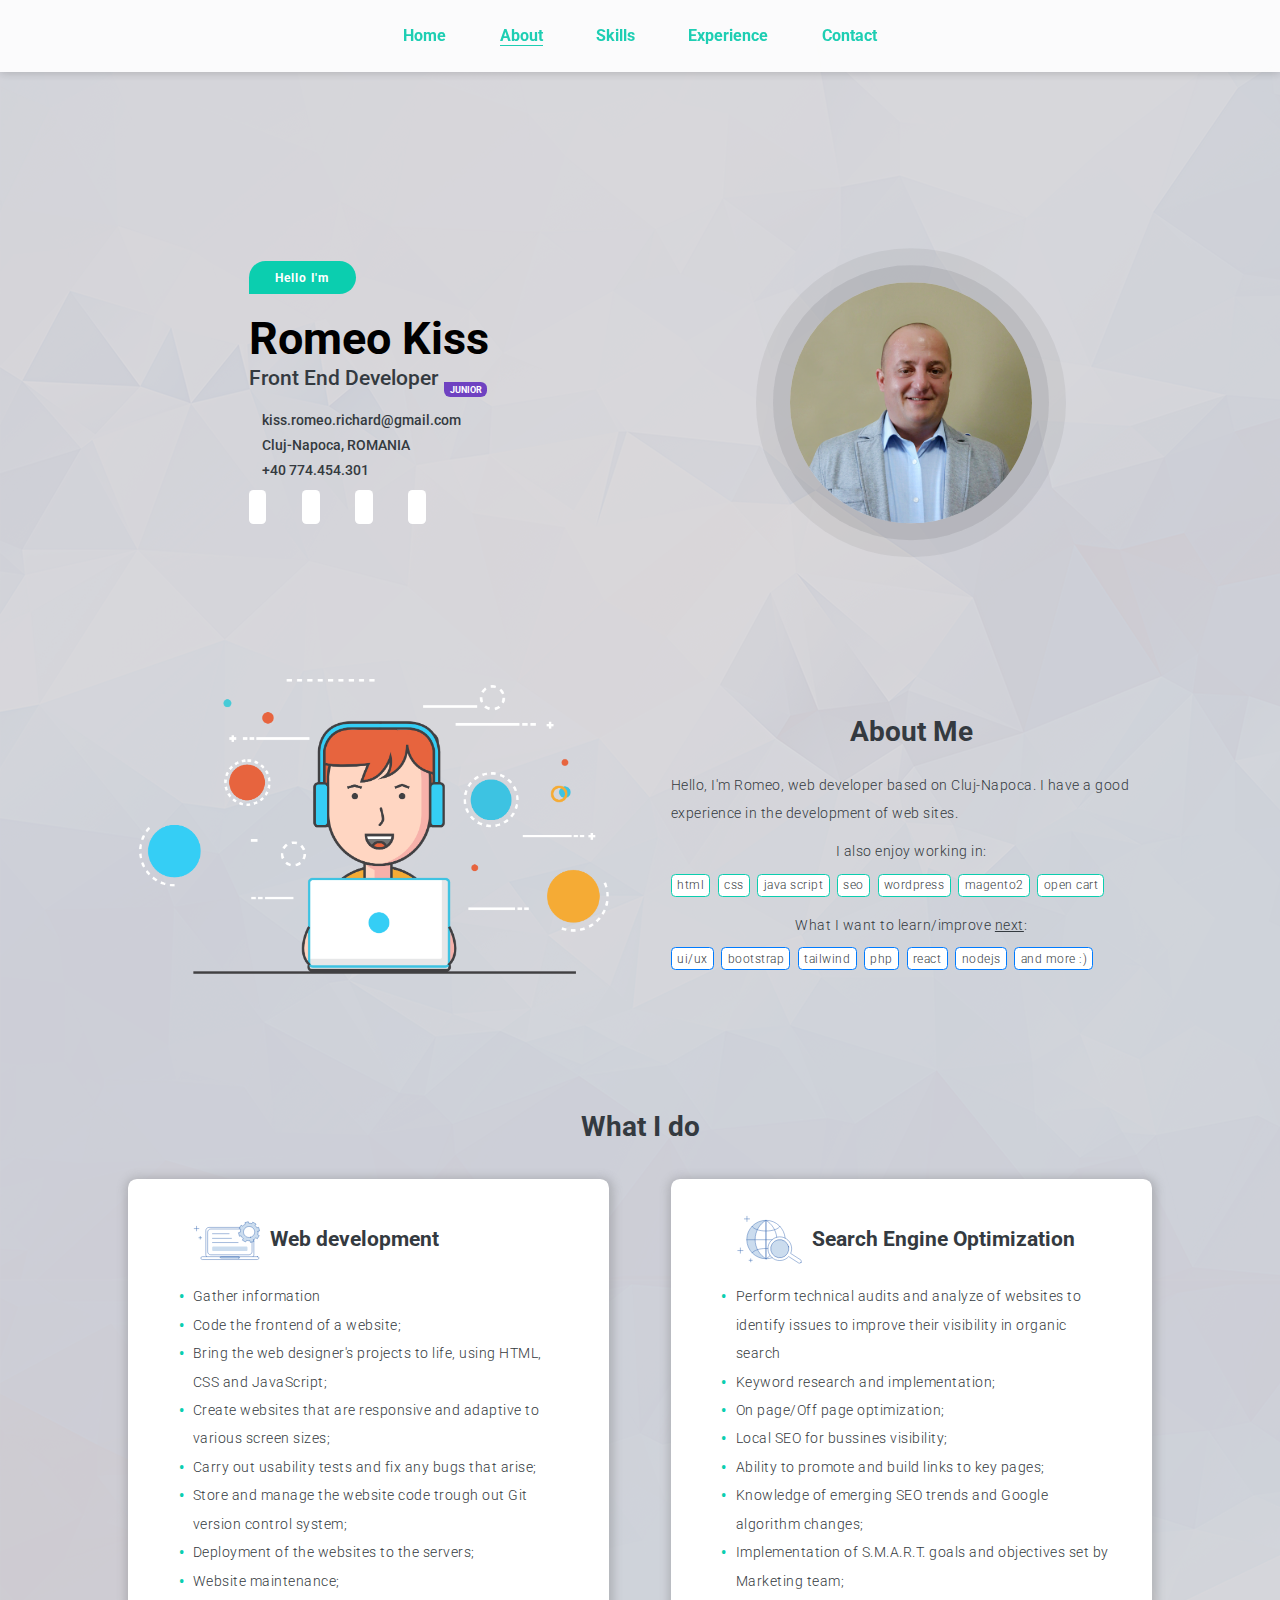
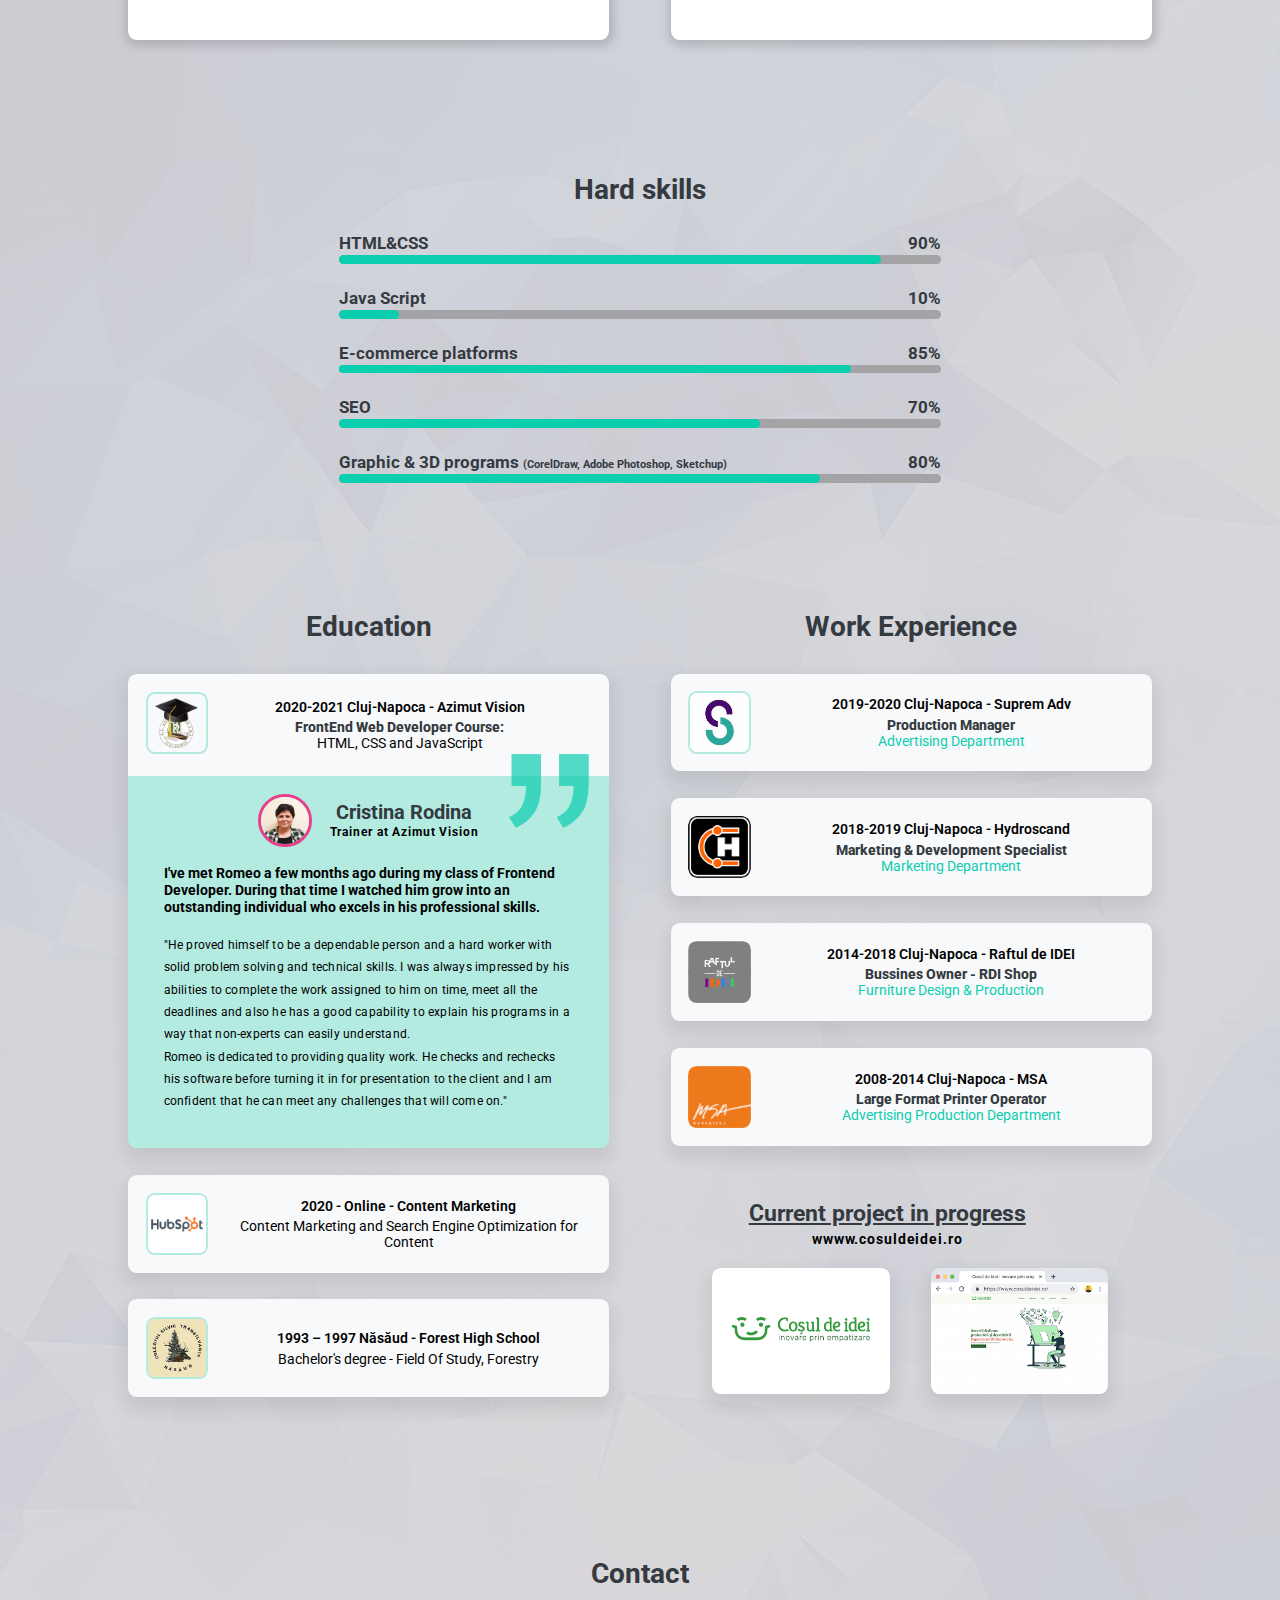
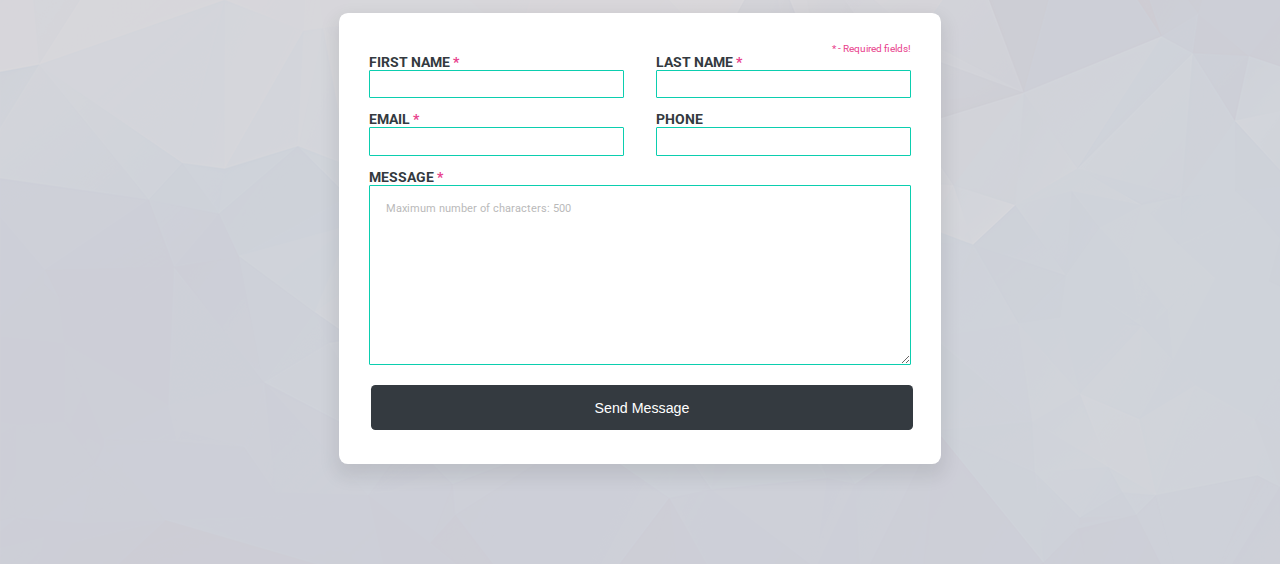
==== commit 502fb18f: "Changes made to mobile menu" ====
--- a/index.html
+++ b/index.html
@@ -31,11 +31,13 @@
   <link href="https://fonts.googleapis.com/css2?family=Roboto:ital,wght@0,100;0,300;0,400;0,500;0,700;0,900;1,100;1,300;1,400;1,500;1,700;1,900&display=swap" rel="stylesheet">
   <link rel="icon" href="./images/favicon.png" type="image/png" sizes="16x16">
   <link rel="stylesheet" href="https://use.fontawesome.com/releases/v5.15.1/css/all.css" integrity="sha384-vp86vTRFVJgpjF9jiIGPEEqYqlDwgyBgEF109VFjmqGmIY/Y4HV4d3Gp2irVfcrp" crossorigin="anonymous">
+  <script src="https://ajax.googleapis.com/ajax/libs/jquery/3.3.1/jquery.min.js"></script>
   <script src="script.js" defer></script>
   <meta name="viewport" content="width=device-width, initial-scale=1">
 </head>
   <body>
       <header>                              <!-- NAVIGATION MENU-->
+        
           <nav>
             <a href="#home" class="navItem"></a>
             <div>
--- a/style.css
+++ b/style.css
@@ -129,7 +129,7 @@
 	      MAX to DESKTOP 1440px
         ========================
 */
-@media and (min-width:381px) and (max-width:1439px) {
+@media only screen and (min-width: 381px) and (max-width:1439px) {
 body {
     font-family: 'Roboto', sans-serif;
     background-color: var(--gray-light);
@@ -1715,43 +1715,44 @@
     
 .navMenu li {
 	padding: 5px 30px 5px 30px; 
-	display: inline-block;
 	margin-top: 2.4%;
 	font-family: 'Roboto', sans-serif;
 	font-weight: 700;
     font-size: 12px;
-    border-radius: 5px;
-    
+    border-radius: 5px; 
+}
+.navMenu ul {
+    display: flex;
 }
 .navMenu {
 	margin: auto;
-	width: 80%;
+    display: flex;
+    flex-wrap: wrap;
+    justify-content: space-around;
+    align-items: center;
+    
 }
 .navMenu a {
 	text-decoration: none;
-	color: var(--green);
+    color: var(--white);
+    text-transform: uppercase;
 }
 .navMenu a:active {
 	border-bottom: 2px solid var(--green);
 }
-.navMenu li:hover {
-	background-color: var(--gray-dark);
-	transition: 0.2s;
-}
+
 .active a{
 	border-bottom: 2px solid var(--green);
 }
 header {
-	height: 80px;
-    background-color: var(--white);
+	height: 75px;
+    background-color: var(--gray-dark);
     opacity: 0.9;
 	border: none;
 	position: fixed;
-	/* -webkit-position: sticky; */
 	width: 100%;
     top: 0;
     z-index: 2;
-    /*webkit-box-shadow: 0px 1px 10px 0px rgba(0,0,0,0.2);*/
 	-moz-box-shadow: 0px 1px 10px 0px rgba(0,0,0,0.2);
 	box-shadow: 0px 1px 10px 0px rgba(0,0,0,0.2);
 }
@@ -1799,6 +1800,7 @@
     margin: auto;
 }
 .who {
+    
     align-items: center;
     display: grid;
     grid-template-rows: auto 5fr;
@@ -1936,7 +1938,6 @@
 }
 .ab_image img{
 	width: 100%;
-    transform: translateX(-10px);
 }
 .ab_text {
     margin-top: 25px;
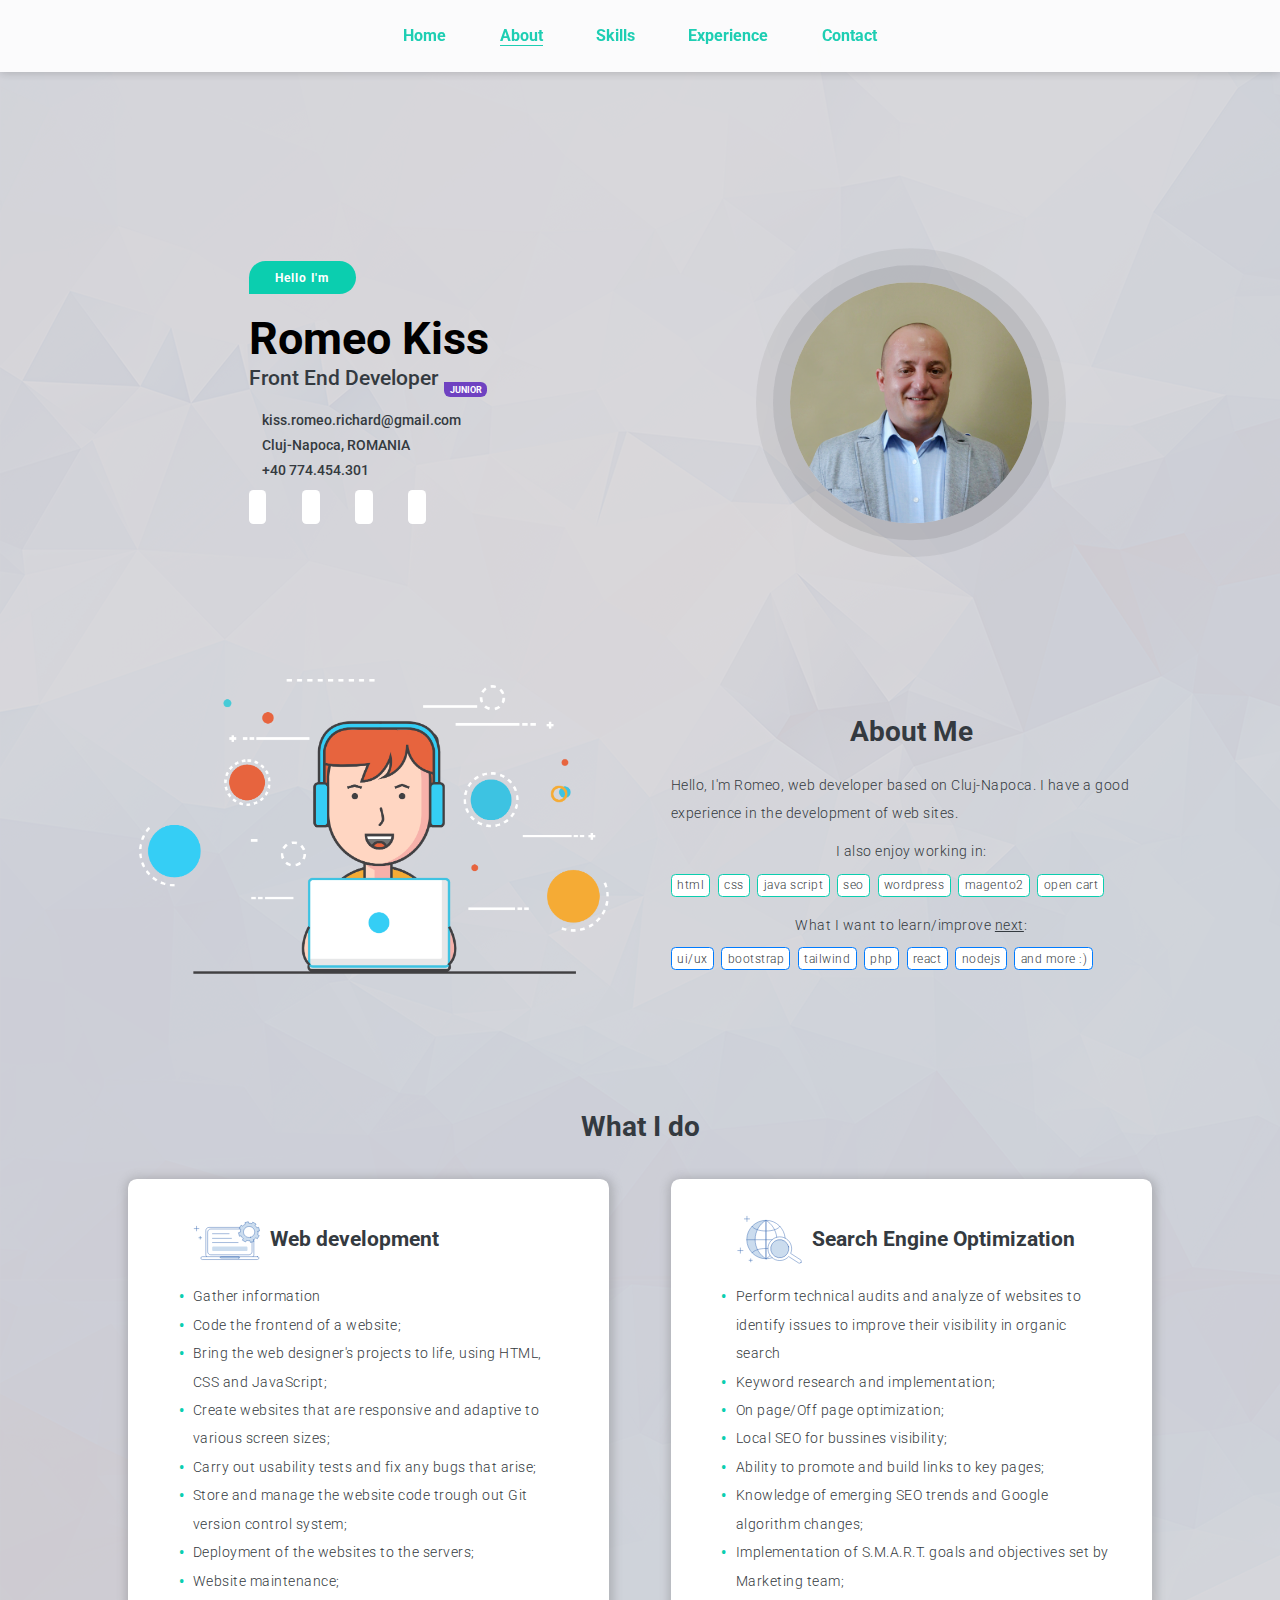
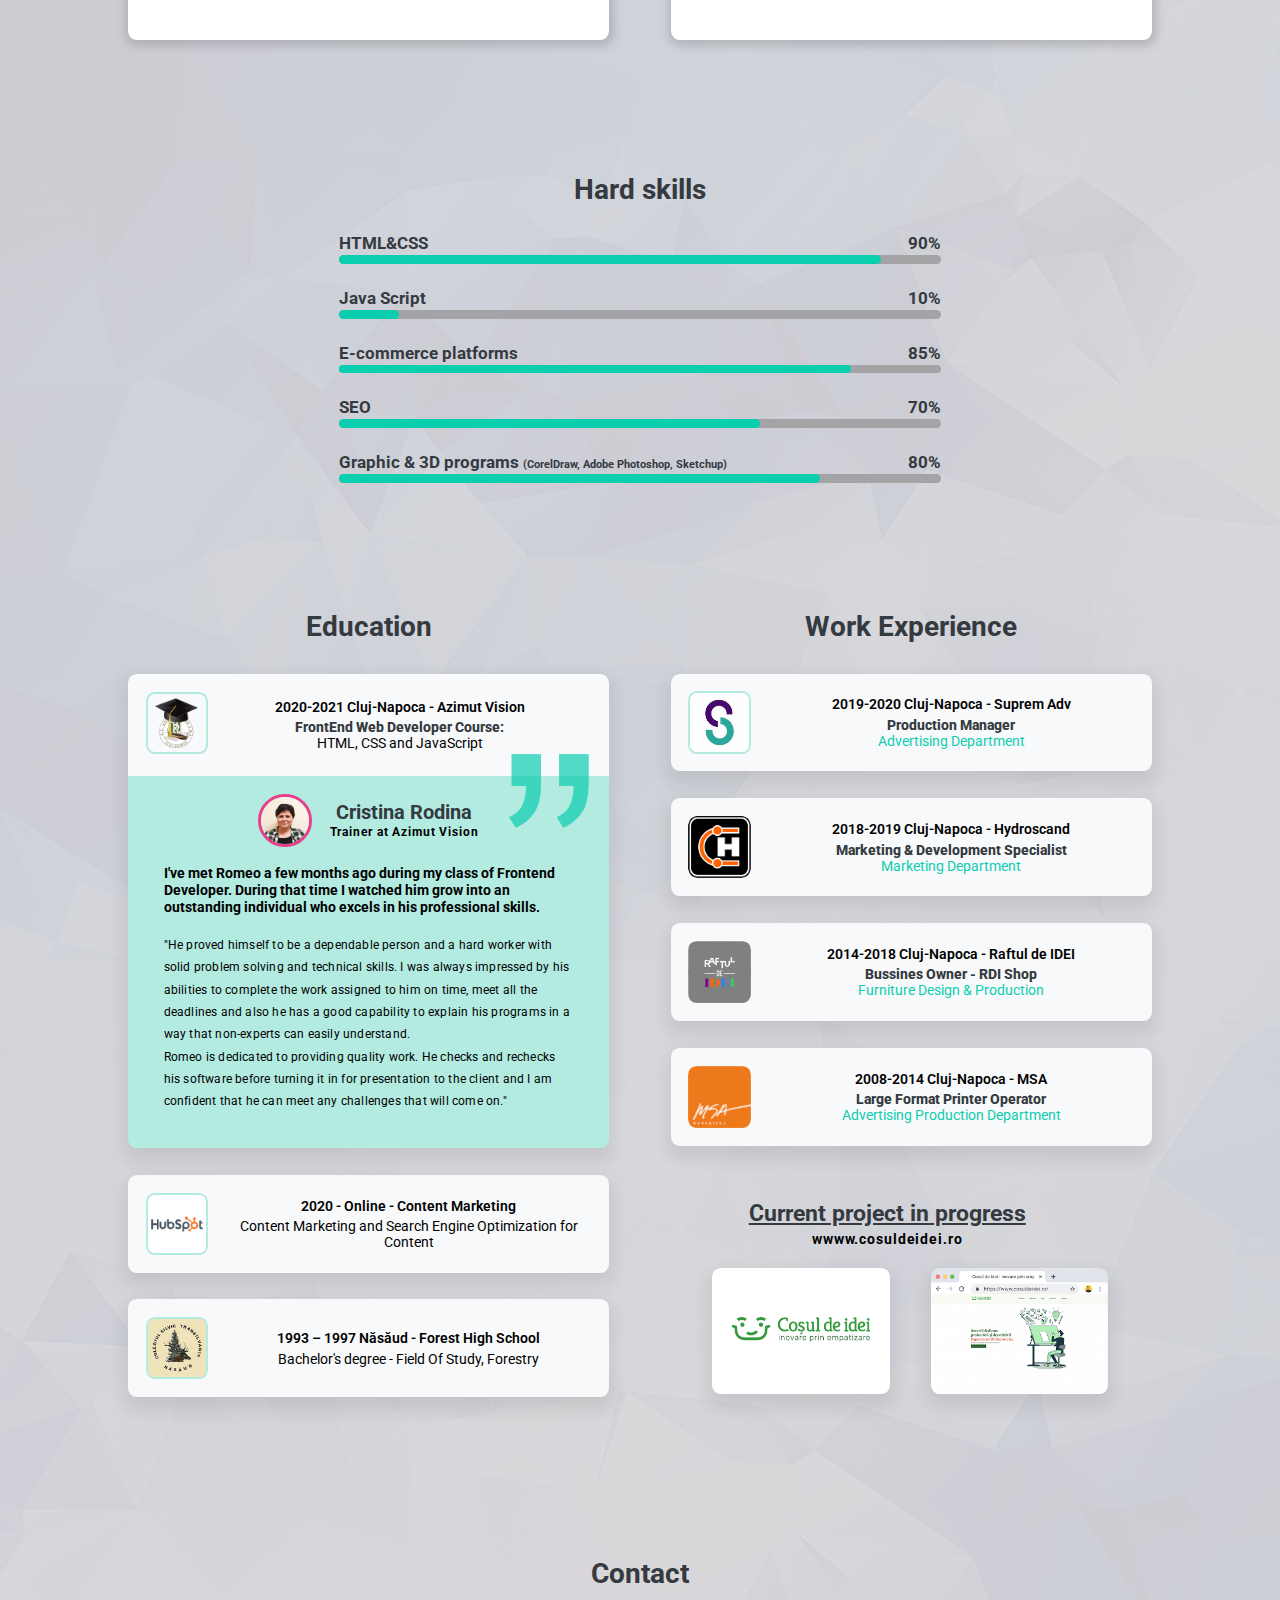
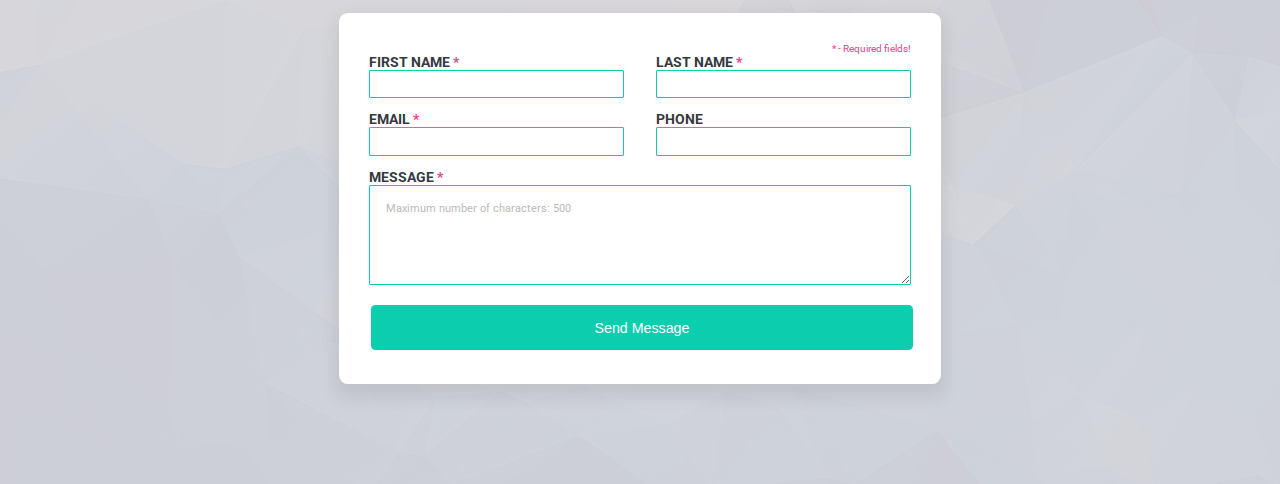
==== commit ab088f79: "Chnages made to form on 380px" ====
--- a/index.html
+++ b/index.html
@@ -341,7 +341,7 @@
 
                         <div class="message_contact">
                             <label for="message">Message<span class="req">*</span></label><br>
-                            <textarea maxlength="500" name="message" id="message" cols="30" rows="10" required placeholder="Maximum number of characters: 500"></textarea><br>
+                            <textarea maxlength="500" name="message" id="message" cols="30" rows="5" required placeholder="Maximum number of characters: 500"></textarea><br>
                         </div>
                         <div class="submit_message">    
                             <input type="submit" name="submit" value="Send Message">
--- a/style.css
+++ b/style.css
@@ -840,7 +840,7 @@
     
     input[type=submit] {
         width: 100%;
-        background-color: var(--gray-dark);
+        background-color: var(--green);
         border: none;
         color: white;
         padding:1.11188vw 2.2237vw;
@@ -851,7 +851,7 @@
         font-size: 1.11188vw;
     }
     input[type=submit]:hover {
-        background-color: var(--green);
+        background-color: var(--gray-dark);
     }
     form {
         margin: auto;
@@ -1597,7 +1597,7 @@
 
 input[type=submit] {
     width: 100%;
-    background-color: var(--gray-dark);
+    background-color: var(--green);
     border: none;
     color: white;
     padding: 16px 32px;
@@ -1608,7 +1608,7 @@
     font-size: 1rem;
 }
 input[type=submit]:hover {
-    background-color: var(--green);
+    background-color: var(--gray-dark);
 }
 form {
     margin: auto;
@@ -1714,22 +1714,18 @@
 */
     
 .navMenu li {
-	padding: 5px 30px 5px 30px; 
-	margin-top: 2.4%;
 	font-family: 'Roboto', sans-serif;
 	font-weight: 700;
     font-size: 12px;
     border-radius: 5px; 
-}
-.navMenu ul {
-    display: flex;
-}
+    padding: 0px 10px;
+}
+
 .navMenu {
+    max-width: 100%;
 	margin: auto;
     display: flex;
     flex-wrap: wrap;
-    justify-content: space-around;
-    align-items: center;
     
 }
 .navMenu a {
@@ -1745,16 +1741,20 @@
 	border-bottom: 2px solid var(--green);
 }
 header {
-	height: 75px;
+    width: 100%;
+	margin: auto;
+	height: 50px;
     background-color: var(--gray-dark);
     opacity: 0.9;
 	border: none;
 	position: fixed;
-	width: 100%;
     top: 0;
     z-index: 2;
 	-moz-box-shadow: 0px 1px 10px 0px rgba(0,0,0,0.2);
 	box-shadow: 0px 1px 10px 0px rgba(0,0,0,0.2);
+    display: flex;
+    align-items: center;
+    justify-content: space-around;
 }
 
 
@@ -2369,7 +2369,7 @@
 input[type=text], input[type=email], 
 input[type=phone], textarea {
     font-family: 'Roboto', sans-serif;
-    font-size: 16px;
+    font-size: 14px;
     background-color: var(--white);
     width: 100%;
     border-radius: 3px;
@@ -2383,7 +2383,7 @@
 }
 input[type=text], input[type=email], 
 input[type=phone] {
-    height: 32px;
+    height: 26px;
 }
 label {
     text-transform: uppercase;
@@ -2398,7 +2398,7 @@
 
 input[type=submit] {
     width: 100%;
-    background-color: var(--gray-dark);
+    background-color: var(--green);
     border: none;
     color: white;
     padding: 16px 32px;
@@ -2409,7 +2409,7 @@
     font-size: 1rem;
 }
 input[type=submit]:hover {
-    background-color: var(--green);
+    background-color: var(--gray-dark);
 }
 form {
     width: 100%;
@@ -2418,7 +2418,7 @@
     flex-direction: column;
 }
 .fname_contact, .lname_contact, .email_contact, .phone_contact, .message_contact {
-    margin-bottom: 20px;
+    margin-bottom: 14px;
     width: 100%;
 }
 .submit_message {
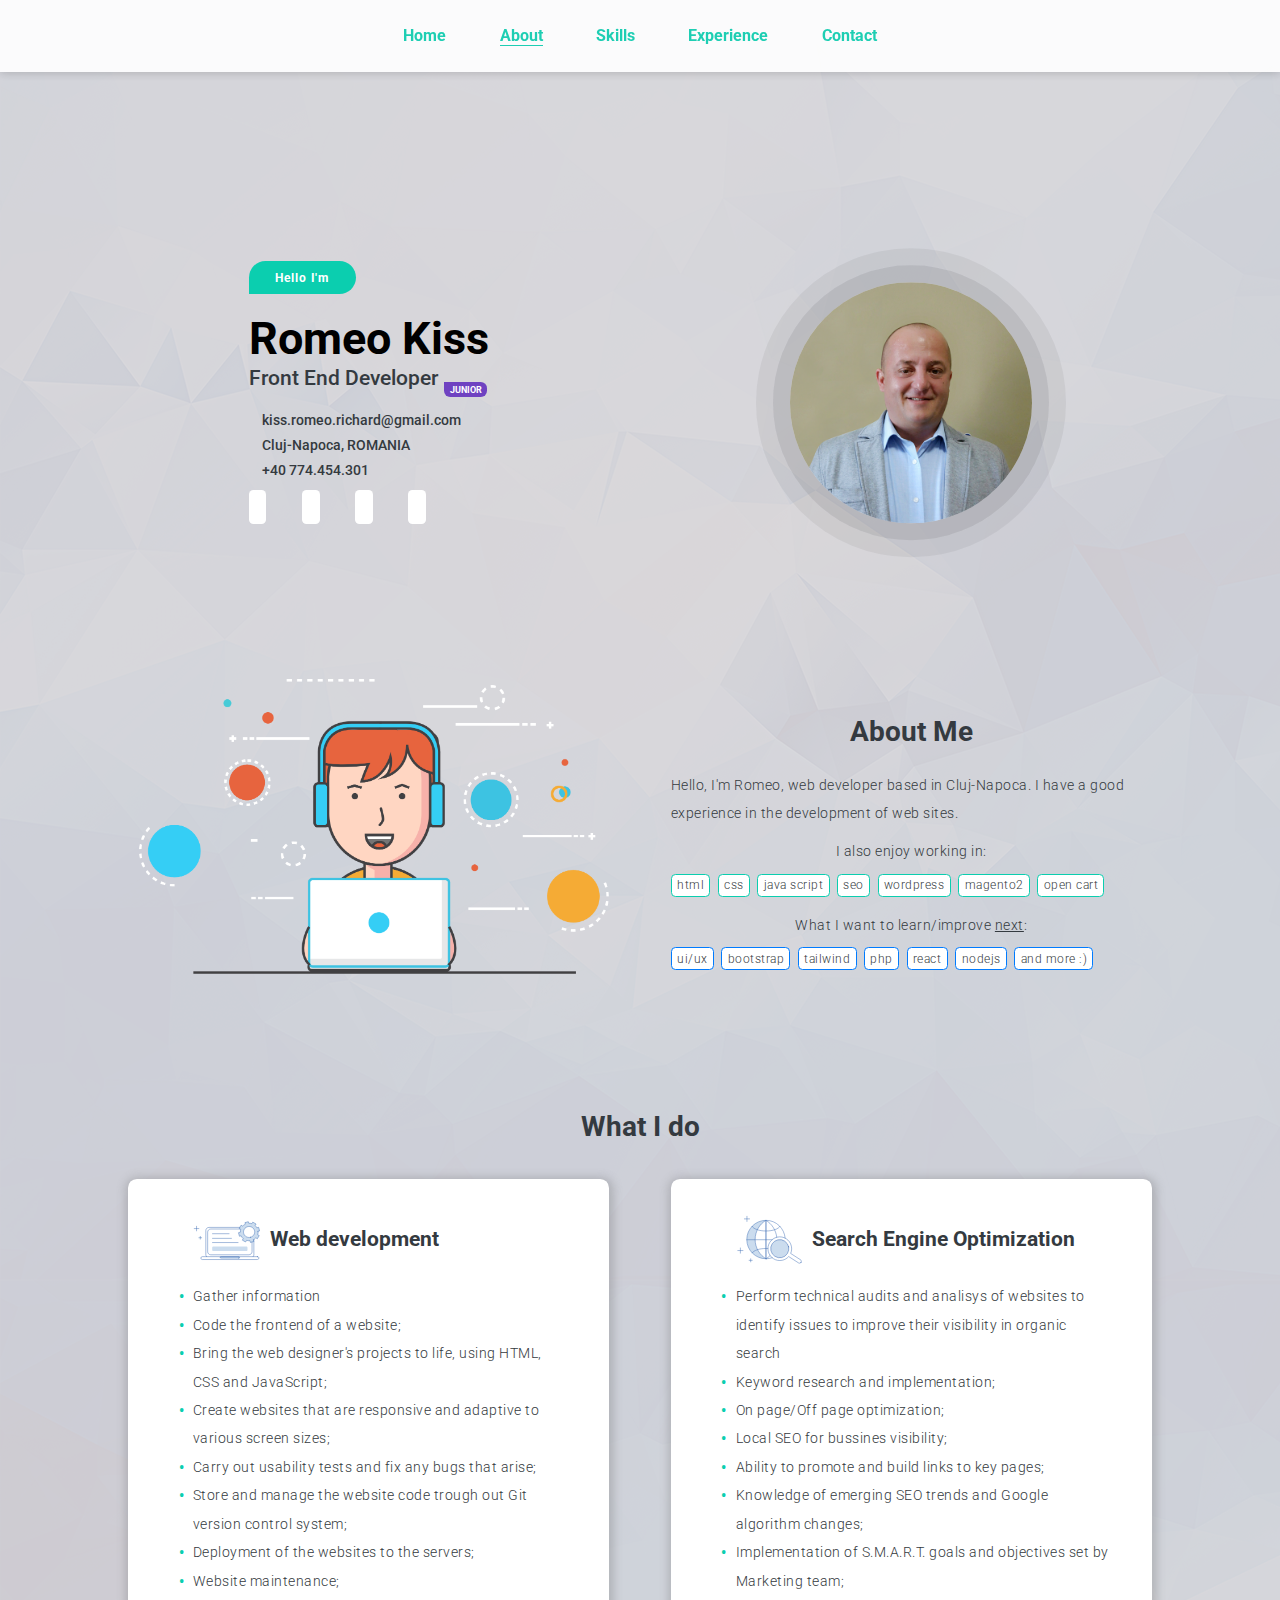
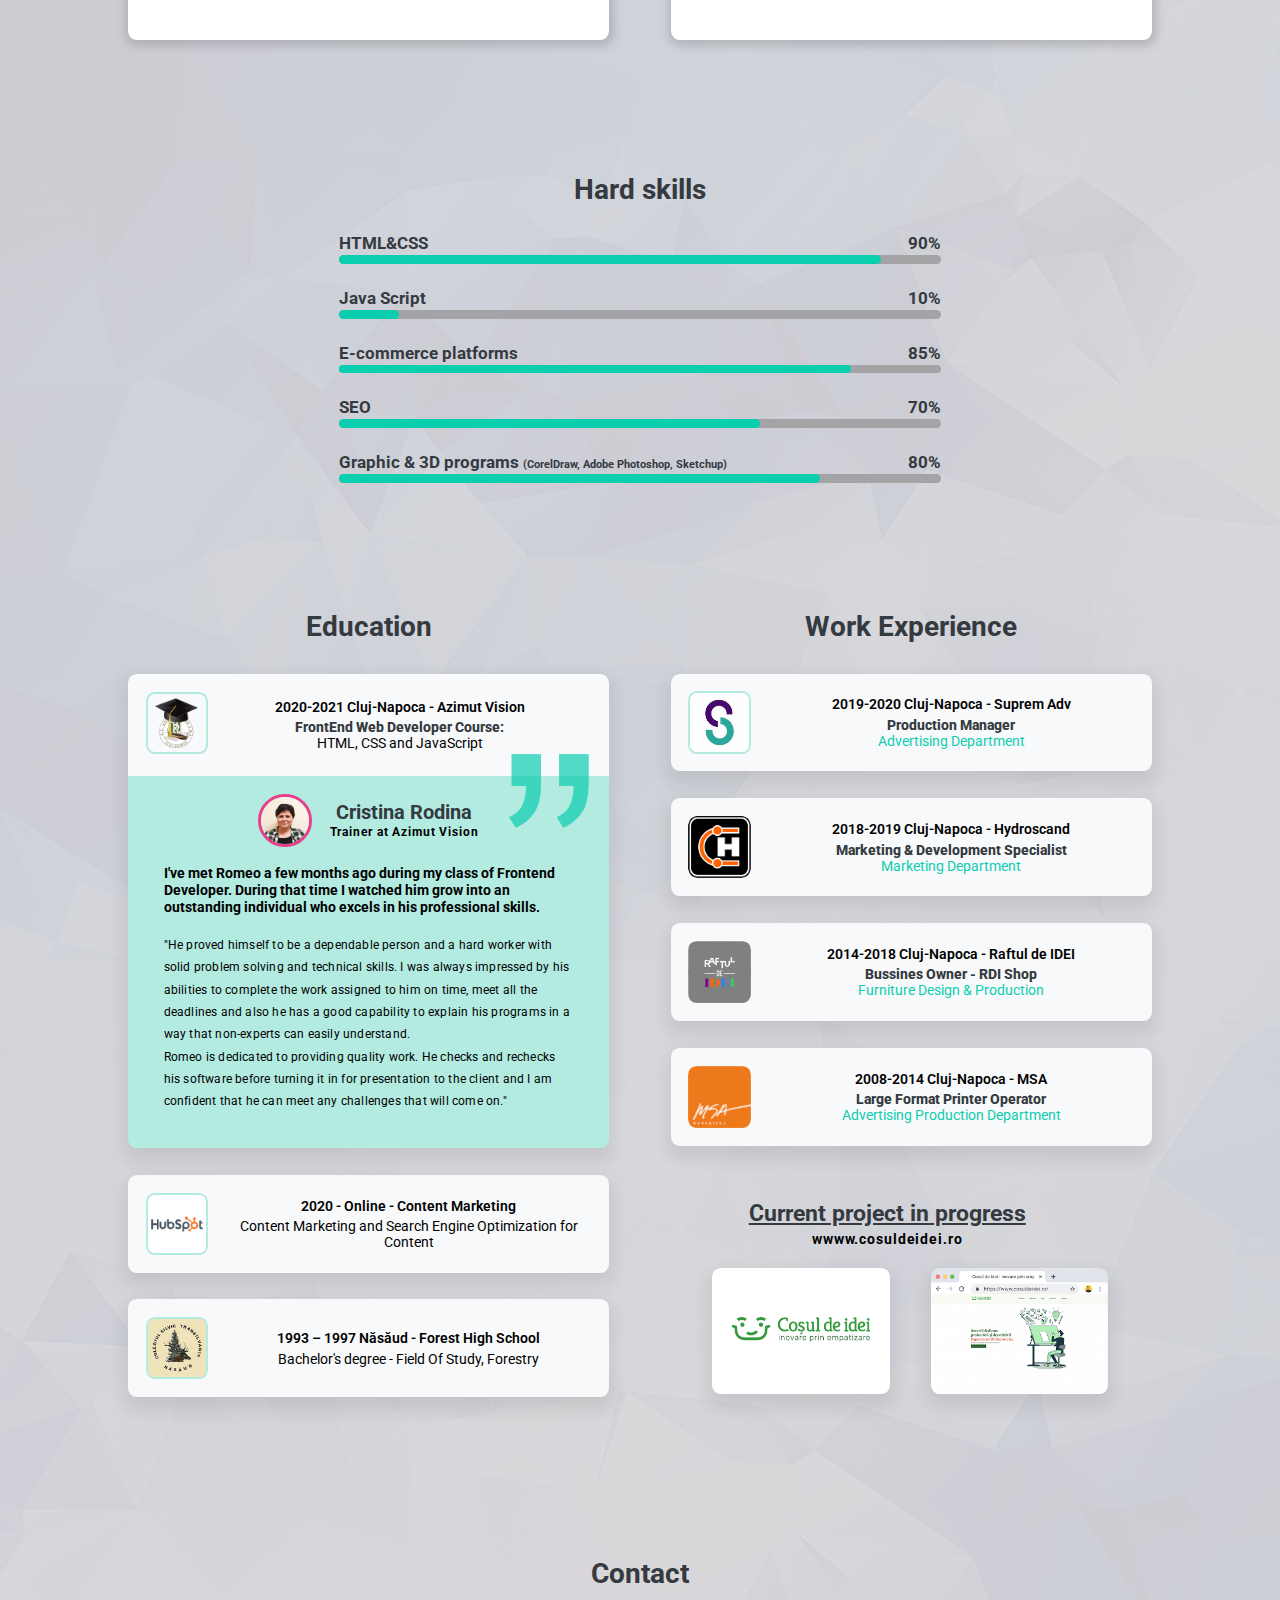
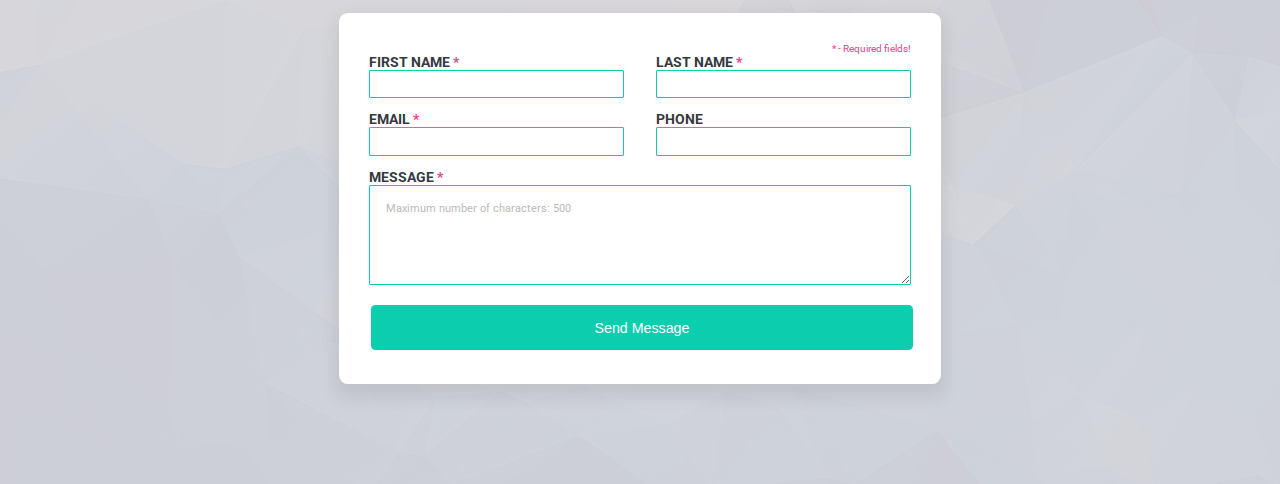
==== commit c141a4a4: "Changed OG photo" ====
--- a/index.html
+++ b/index.html
@@ -5,7 +5,16 @@
 	<!-- HTML Meta Tags -->
     <title>Resume - Romeo Kiss</title>
     <meta name="description" content="Hello, I'm Romeo, web developer based on Cluj-Napoca.">
-
+    <html lang="en" xml:lang="en" xmlns="http://www.w3.org/1999/xhtml"></html>
+    <meta name="viewport" content="width=device-width, initial-scale=1">
+    <link rel="stylesheet" href="style.css" type="text/css">
+    <link rel="preconnect" href="https://fonts.gstatic.com">
+    <link href="https://fonts.googleapis.com/css2?family=Roboto:ital,wght@0,100;0,300;0,400;0,500;0,700;0,900;1,100;1,300;1,400;1,500;1,700;1,900&display=swap" rel="stylesheet">
+    <link rel="icon" href="./images/favicon.ico" type="image/png" sizes="16x16">
+    <link rel="stylesheet" href="https://use.fontawesome.com/releases/v5.15.1/css/all.css" integrity="sha384-vp86vTRFVJgpjF9jiIGPEEqYqlDwgyBgEF109VFjmqGmIY/Y4HV4d3Gp2irVfcrp" crossorigin="anonymous">
+    <script src="https://ajax.googleapis.com/ajax/libs/jquery/3.3.1/jquery.min.js"></script>
+    <script src="script.js" defer></script>
+    
     <!-- Facebook Meta Tags -->
     <meta property="og:url" content="https://www.cosuldeidei.ro/resumes/romeo_kiss/">
     <meta property="og:type" content="website">
@@ -13,27 +22,13 @@
     <meta property="og:description" content="Hello, I'm Romeo, web developer based on Cluj-Napoca.">
     <meta property="og:image" content="https://www.cosuldeidei.ro/resumes/romeo_kiss/images/RomeoK-og.png">
 
-    <!-- Twitter Meta Tags -->
-    <meta name="twitter:card" content="summary_large_image">
-    <meta property="twitter:domain" content="cosuldeidei.ro">
-    <meta property="twitter:url" content="https://www.cosuldeidei.ro/resumes/romeo_kiss/">
-    <meta name="twitter:title" content="Resume - Romeo Kiss">
-    <meta name="twitter:description" content="Hello, I'm Romeo, web developer based on Cluj-Napoca.">
-    <meta name="twitter:image" content="https://www.cosuldeidei.ro/resumes/romeo_kiss/images/Romeo_Kiss-og.png">
-
+    
     <!-- Meta Tags Generated via https://www.opengraph.xyz -->
     <meta property="fb:app_id" content="2922293591336013" />
     
     
-    <html lang="en" xml:lang="en" xmlns="http://www.w3.org/1999/xhtml"></html>
-  <link rel="stylesheet" href="style.css" type="text/css">
-  <link rel="preconnect" href="https://fonts.gstatic.com">
-  <link href="https://fonts.googleapis.com/css2?family=Roboto:ital,wght@0,100;0,300;0,400;0,500;0,700;0,900;1,100;1,300;1,400;1,500;1,700;1,900&display=swap" rel="stylesheet">
-  <link rel="icon" href="./images/favicon.png" type="image/png" sizes="16x16">
-  <link rel="stylesheet" href="https://use.fontawesome.com/releases/v5.15.1/css/all.css" integrity="sha384-vp86vTRFVJgpjF9jiIGPEEqYqlDwgyBgEF109VFjmqGmIY/Y4HV4d3Gp2irVfcrp" crossorigin="anonymous">
-  <script src="https://ajax.googleapis.com/ajax/libs/jquery/3.3.1/jquery.min.js"></script>
-  <script src="script.js" defer></script>
-  <meta name="viewport" content="width=device-width, initial-scale=1">
+    
+  
 </head>
   <body>
       <header>                              <!-- NAVIGATION MENU-->
@@ -80,6 +75,12 @@
                             <a href="https://github.com/RomeoKs" target="_blank" aria-label="GitHub" title="GitHub"><i class="fab fa-github"></i></a>
                             <a href="https://www.frontendmentor.io/profile/RomeoKs" title="FrontEnd Mentor" target="_blank" aria-label="Frontend Mentor"><i class="fas fa-code"></i></a>
                         </div>	
+                        <!-- <div class="first_social_titles">
+                            <a href="https://www.linkedin.com/in/romeo-kiss-0446651b/" title="Linkedin" target="_blank" aria-label="Linkedin">Linkedin</a>
+                            <a href="https://www.freecodecamp.org/fcca0f1518b-d534-4741-ac0e-d5bbceb8e472/" title="Freecodecamp" target="_blank" aria-label="Freecodecamp">Freecodecamp</a>
+                            <a href="https://github.com/RomeoKs" target="_blank" aria-label="GitHub" title="GitHub">GitHub</a>
+                            <a href="https://www.frontendmentor.io/profile/RomeoKs" title="FrontEnd Mentor" target="_blank" aria-label="Frontend Mentor">Frontend<br>Mentor</a>
+                        </div> -->
                     </div>
                 </div>
                 <div class="col_right">
@@ -97,7 +98,7 @@
                 </div>
                 <div class="ab_text">
                     <h2>About Me</h2>
-                        <p class="know">Hello, I'm Romeo, web developer based on Cluj-Napoca. 
+                        <p class="know">Hello, I'm Romeo, web developer based in Cluj-Napoca. 
                             I have a good experience in the development of web sites.</p>
                             <p class="learn">I also enjoy working in:</p>
                         <ul class="ab_ul1">
@@ -149,7 +150,7 @@
                         <h3>Search Engine Optimization</h3>
                     </div>
                             <ul class="seo_ul">
-                                <li>Perform technical audits and analyze of websites to identify issues to improve their visibility in organic search</li>
+                                <li>Perform technical audits and analisys of websites to identify issues to improve their visibility in organic search</li>
                                 <li>Keyword research and implementation;</li>
                                 <li>On page/Off page optimization;</li>
                                 <li>Local SEO for bussines visibility;</li>
--- a/style.css
+++ b/style.css
@@ -1743,7 +1743,7 @@
 header {
     width: 100%;
 	margin: auto;
-	height: 50px;
+	height: 60px;
     background-color: var(--gray-dark);
     opacity: 0.9;
 	border: none;
@@ -1793,7 +1793,7 @@
 /* End of SPACES*/
 .col_left {
     width: 275px;
-    transform: translate(13px, 400px);
+    transform: translate(13px, 230px);
 }
 .home-grid {
     width: 80%;
@@ -1812,17 +1812,17 @@
     text-align: left;
 }
 .me img {
-    margin-top: 80px;
-    width: 250px;
+    margin-top: 30px;
+    width: 150px;
 	border-radius: 50%;
-	border: 17px solid rgba(0, 0, 0, 0.12);
-	-webkit-box-shadow: 0px 0px 0px 17px rgba(0, 0, 0, 0.05);
-	-moz-box-shadow: 0px 0px 0px 17px rgba(0, 0, 0, 0.05);
-    box-shadow: 0px 0px 0px 17px rgba(0, 0, 0, 0.05);
+	border: 10px solid rgba(0, 0, 0, 0.12);
+	-webkit-box-shadow: 0px 0px 0px 10px rgba(0, 0, 0, 0.05);
+	-moz-box-shadow: 0px 0px 0px 10px rgba(0, 0, 0, 0.05);
+    box-shadow: 0px 0px 0px 10px rgba(0, 0, 0, 0.05);
 }
 .col_right {
-    width: 250px;
-    margin: auto;
+    width: 150px;
+    margin-left: 150px;
     margin-bottom: 80px;
     transform: translateY(-300px);
 }
@@ -1909,6 +1909,7 @@
 }
 .first_social a{
 	color: var(--gray-dark);
+    
 }
 .first_contact ul{
     display: grid;
@@ -1916,7 +1917,6 @@
     row-gap: 10px;
     padding-left: 10px;
     margin-bottom: 23px;
-
 }
 
 .first_contact a{
@@ -1927,6 +1927,12 @@
     font-weight: 500;
     margin-bottom: 20px;
 }
+/* .first_social_titles {
+    width: 100%;
+    display: flex;
+    align-items: stretch;
+    justify-content: space-between;
+} */
 
 /* 		===================
 			ABOUT ME
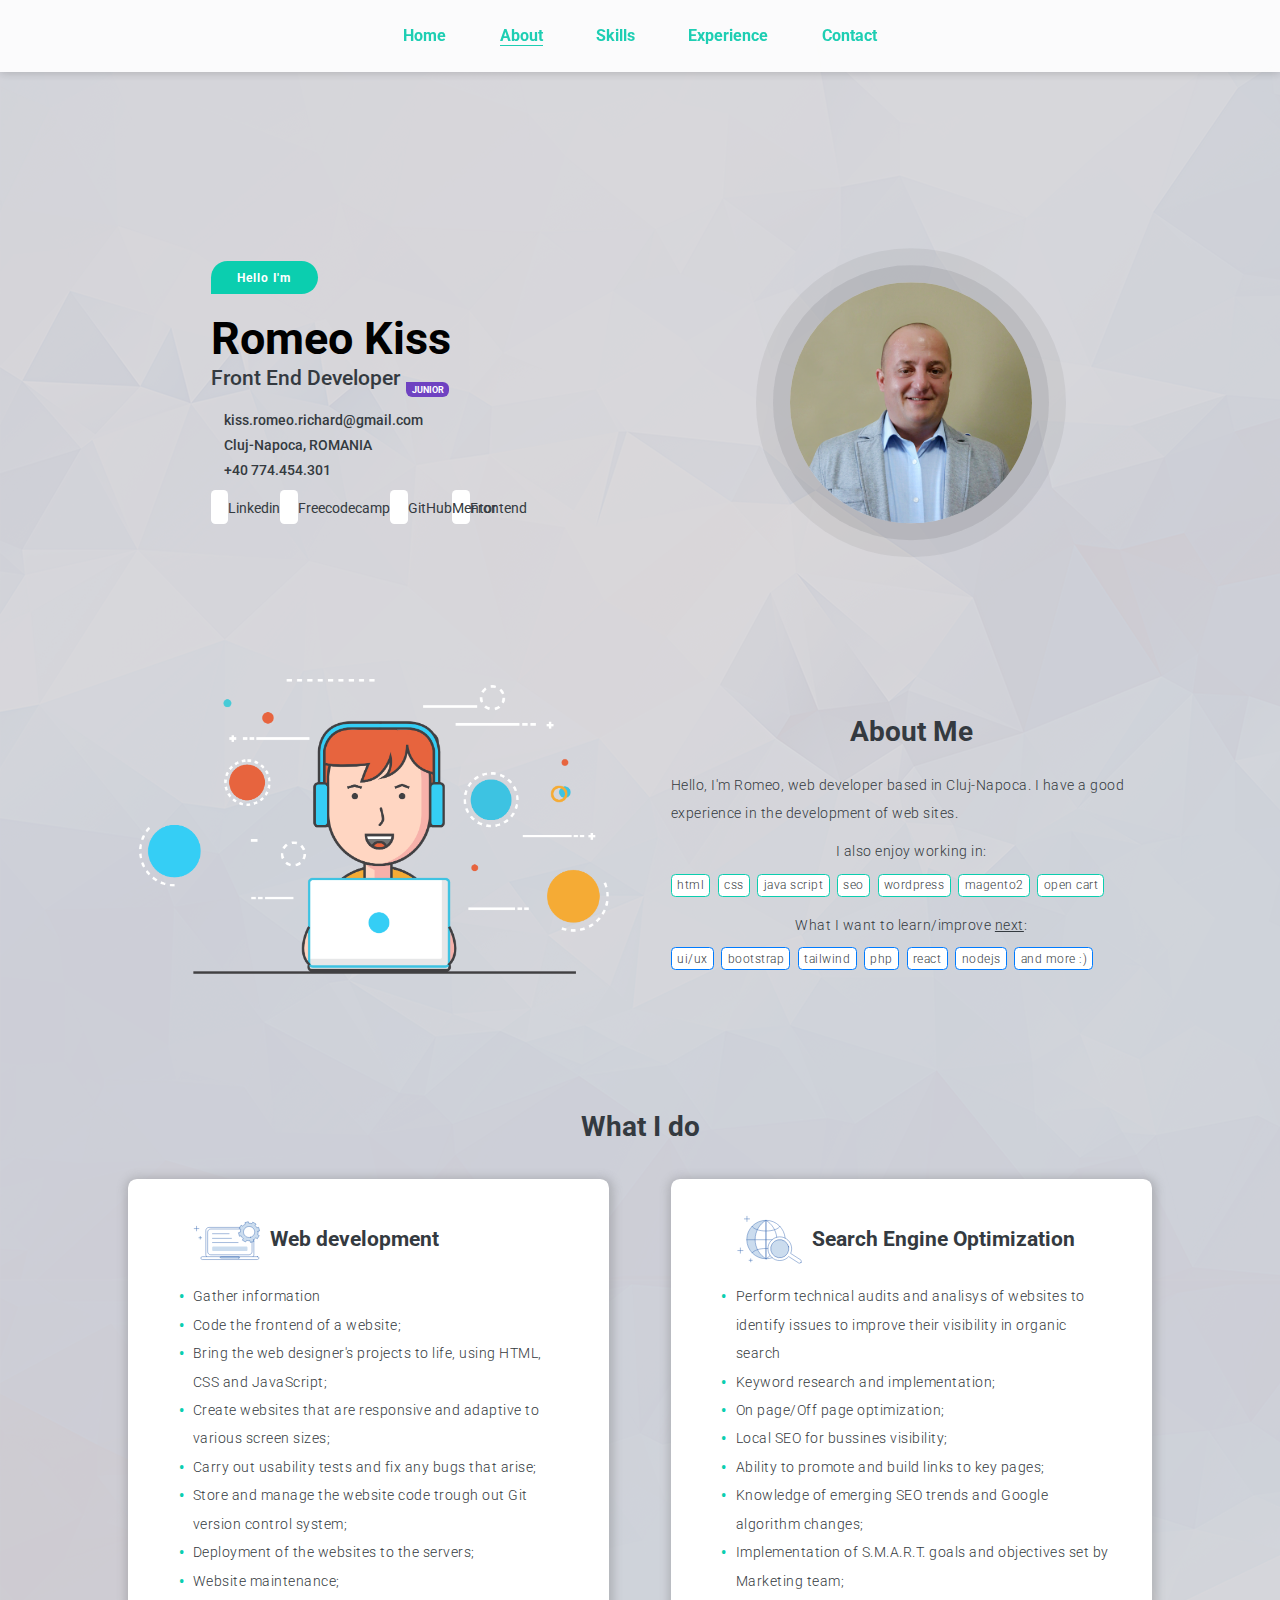
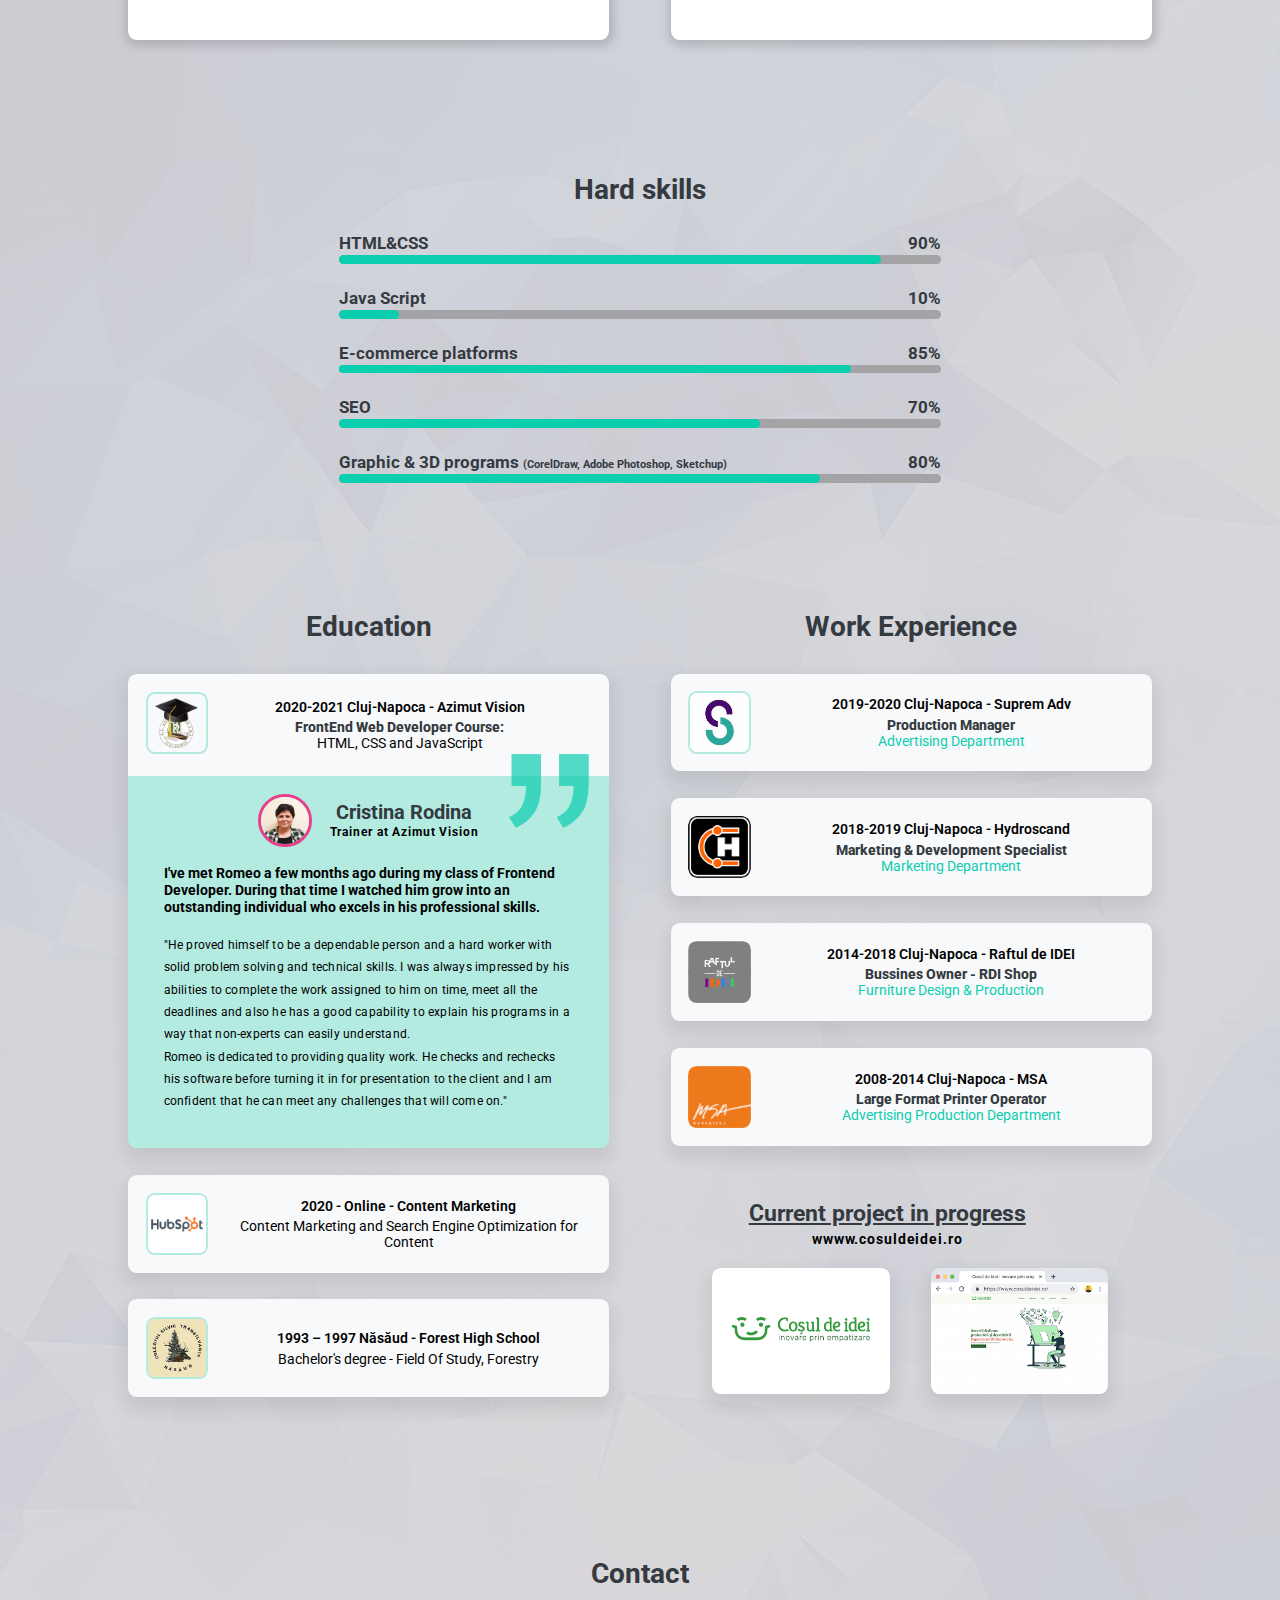
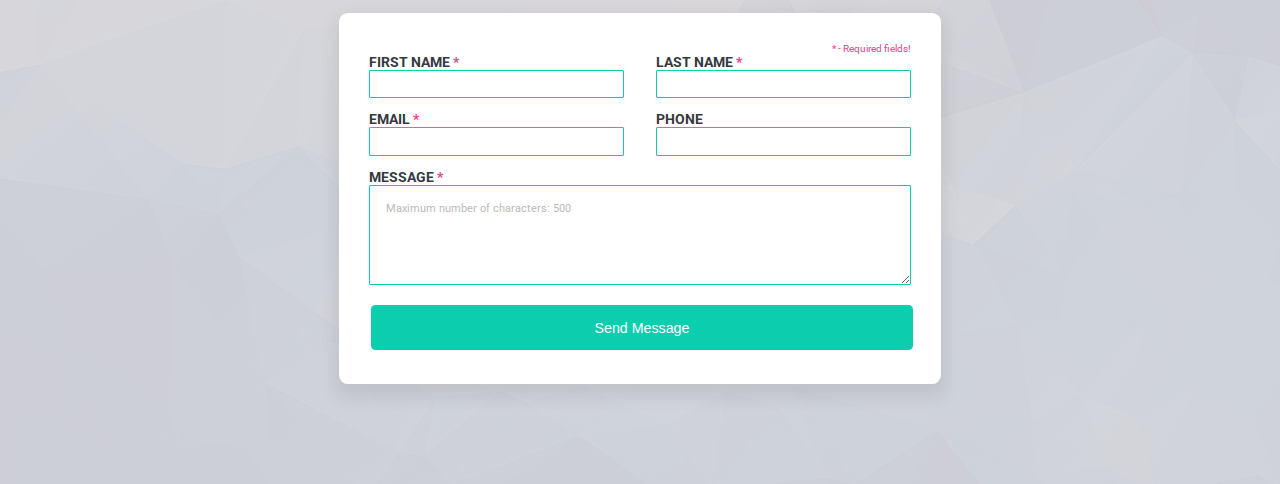
==== commit 0a22bdce: "Added link text to social icons" ====
--- a/index.html
+++ b/index.html
@@ -70,10 +70,10 @@
                             </ul>
                         </div>
                         <div class="first_social">
-                            <a href="https://www.linkedin.com/in/romeo-kiss-0446651b/" title="Linkedin" target="_blank" aria-label="Linkedin"><i class="fab fa-linkedin-in"></i></a>
-                            <a href="https://www.freecodecamp.org/fcca0f1518b-d534-4741-ac0e-d5bbceb8e472/" title="Freecodecamp" target="_blank" aria-label="Freecodecamp"><i class="fab fa-free-code-camp"></i></a>
-                            <a href="https://github.com/RomeoKs" target="_blank" aria-label="GitHub" title="GitHub"><i class="fab fa-github"></i></a>
-                            <a href="https://www.frontendmentor.io/profile/RomeoKs" title="FrontEnd Mentor" target="_blank" aria-label="Frontend Mentor"><i class="fas fa-code"></i></a>
+                            <a href="https://www.linkedin.com/in/romeo-kiss-0446651b/" title="Linkedin" target="_blank" aria-label="Linkedin"><i class="fab fa-linkedin-in"></i>Linkedin</a>
+                            <a href="https://www.freecodecamp.org/fcca0f1518b-d534-4741-ac0e-d5bbceb8e472/" title="Freecodecamp" target="_blank" aria-label="Freecodecamp"><i class="fab fa-free-code-camp"></i>Freecodecamp</a>
+                            <a href="https://github.com/RomeoKs" target="_blank" aria-label="GitHub" title="GitHub"><i class="fab fa-github"></i>GitHub</a>
+                            <a href="https://www.frontendmentor.io/profile/RomeoKs" title="FrontEnd Mentor" target="_blank" aria-label="Frontend Mentor"><i class="fas fa-code"></i>Frontend<br>Mentor</a>
                         </div>	
                         <!-- <div class="first_social_titles">
                             <a href="https://www.linkedin.com/in/romeo-kiss-0446651b/" title="Linkedin" target="_blank" aria-label="Linkedin">Linkedin</a>
--- a/style.css
+++ b/style.css
@@ -1878,7 +1878,8 @@
 .fa-code {
 	background-color: white;
     border: none;
-    color: var(--green)
+    color: var(--green);
+    margin-bottom: 10px;
 }
 .fa-linkedin-in:hover {
 	background-color: var(--gray-dark);
@@ -1909,7 +1910,8 @@
 }
 .first_social a{
 	color: var(--gray-dark);
-    
+    line-height: 1.2;
+    text-align: center;
 }
 .first_contact ul{
     display: grid;
@@ -1927,12 +1929,19 @@
     font-weight: 500;
     margin-bottom: 20px;
 }
-/* .first_social_titles {
-    width: 100%;
+.first_social_titles {
+    width: 98%;
+    margin: auto;
     display: flex;
-    align-items: stretch;
+    align-items: center;
     justify-content: space-between;
-} */
+    font-size: 9px;
+    text-align: center;
+}
+.first_social_titles a {
+    line-height: 1.2;
+    
+}
 
 /* 		===================
 			ABOUT ME
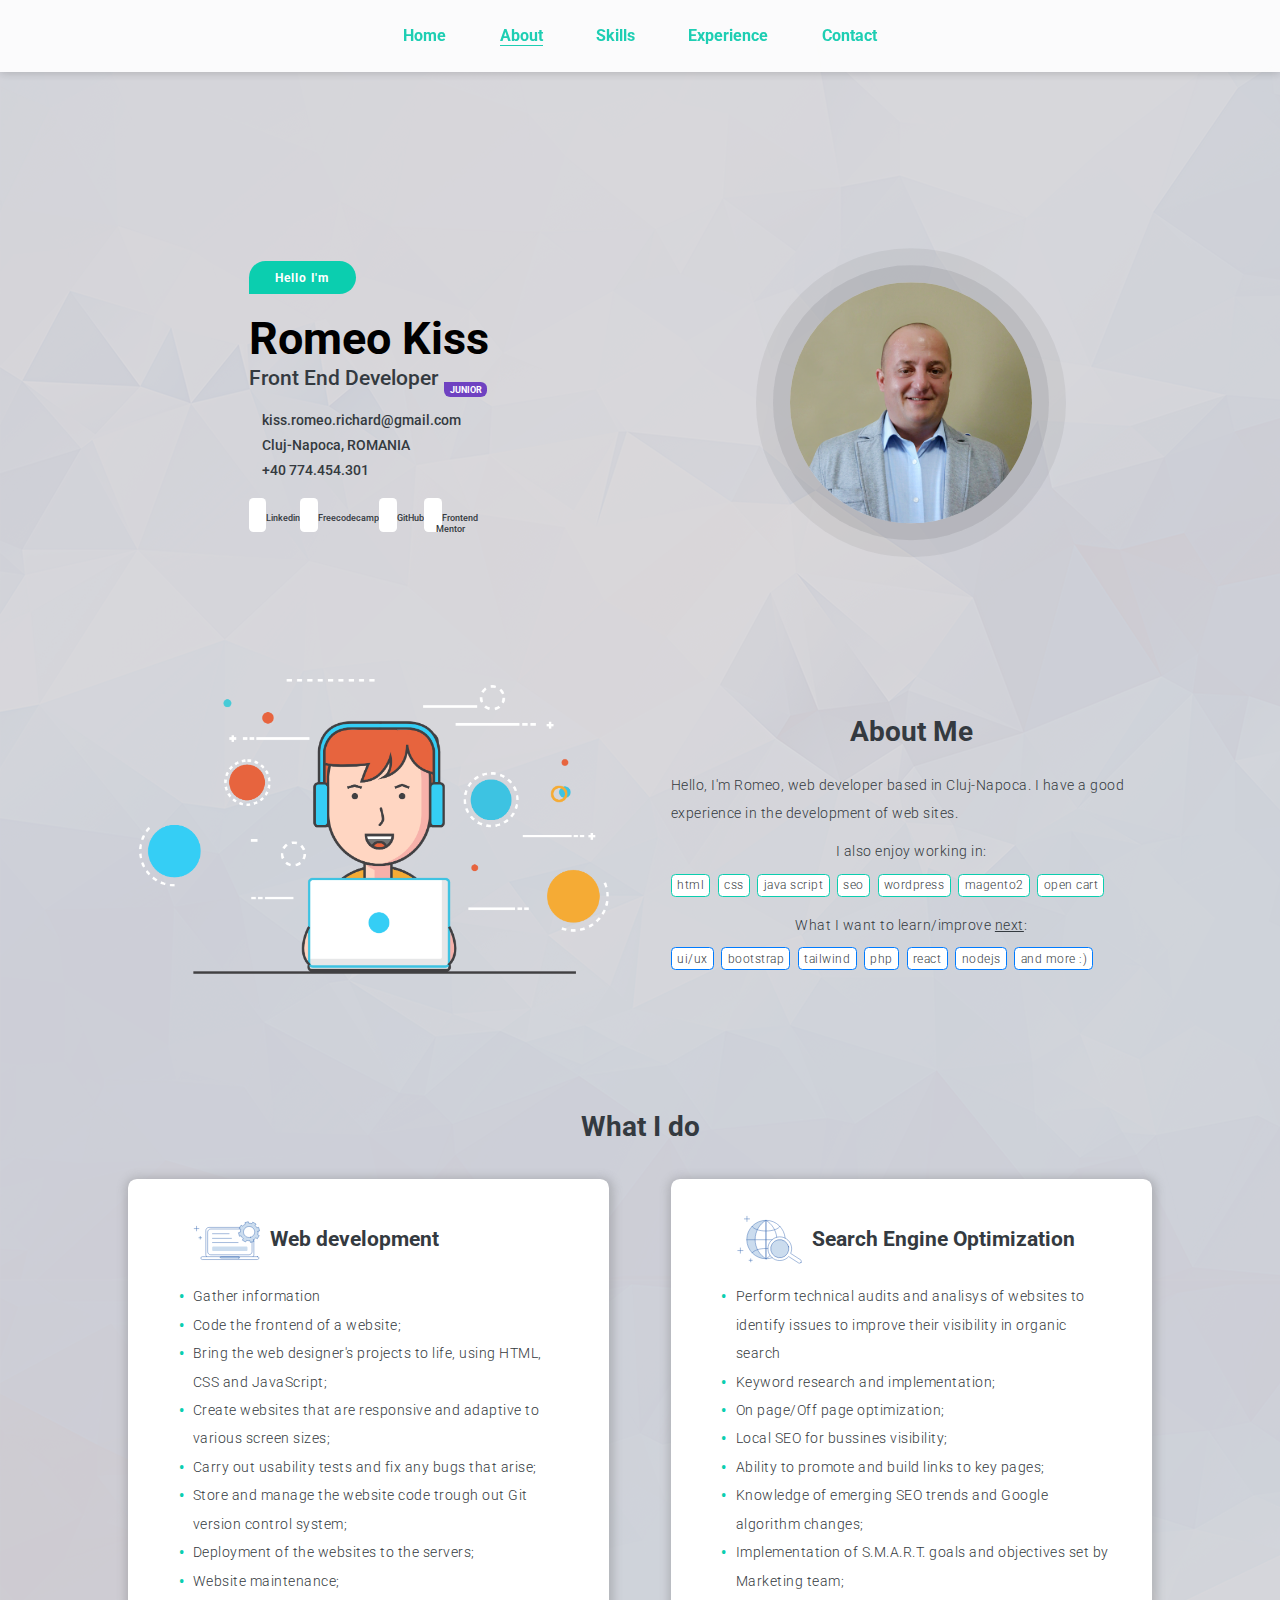
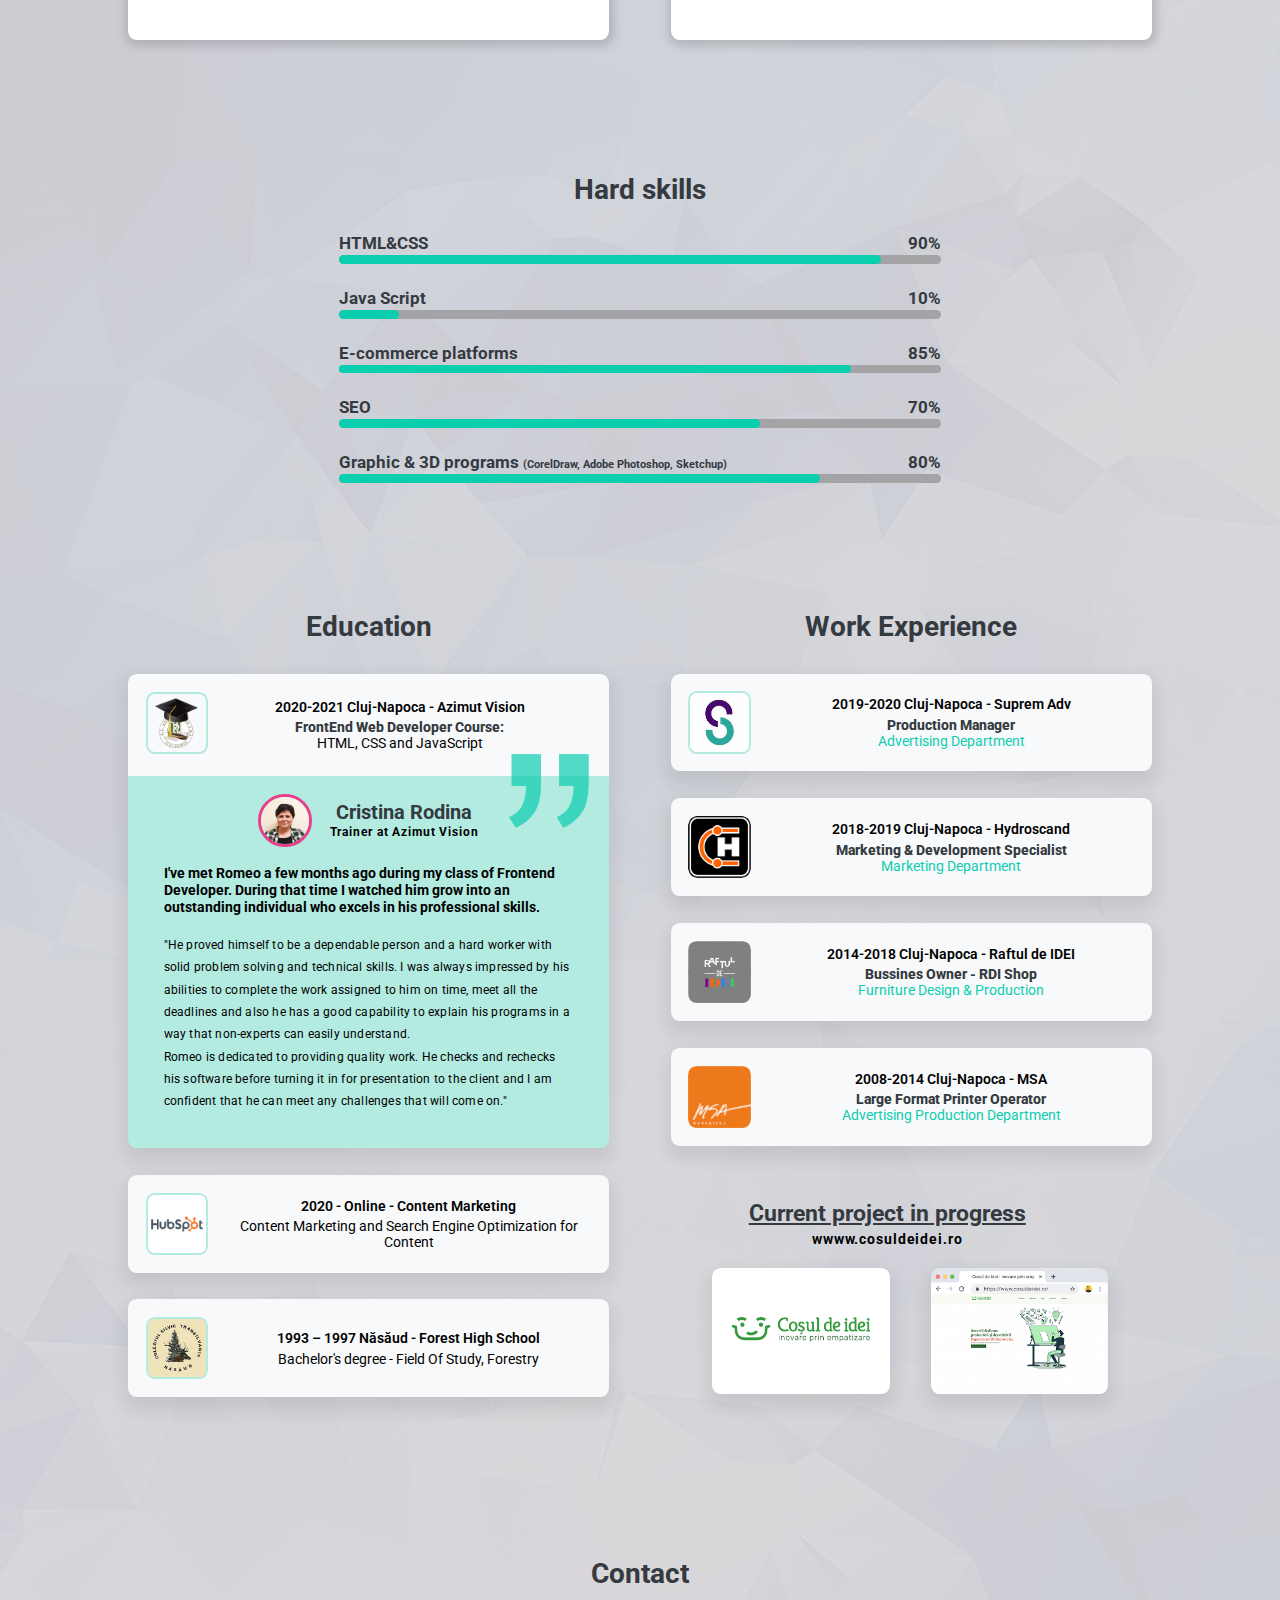
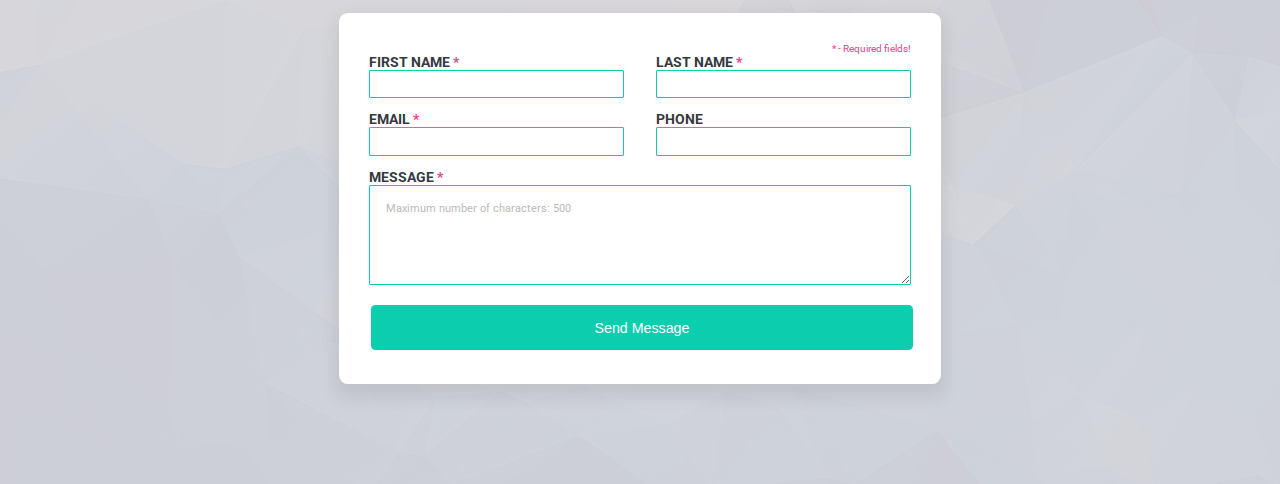
==== commit a6630bb9: "Solved social icons text links for 1440px media q" ====
--- a/index.html
+++ b/index.html
@@ -74,13 +74,7 @@
                             <a href="https://www.freecodecamp.org/fcca0f1518b-d534-4741-ac0e-d5bbceb8e472/" title="Freecodecamp" target="_blank" aria-label="Freecodecamp"><i class="fab fa-free-code-camp"></i>Freecodecamp</a>
                             <a href="https://github.com/RomeoKs" target="_blank" aria-label="GitHub" title="GitHub"><i class="fab fa-github"></i>GitHub</a>
                             <a href="https://www.frontendmentor.io/profile/RomeoKs" title="FrontEnd Mentor" target="_blank" aria-label="Frontend Mentor"><i class="fas fa-code"></i>Frontend<br>Mentor</a>
-                        </div>	
-                        <!-- <div class="first_social_titles">
-                            <a href="https://www.linkedin.com/in/romeo-kiss-0446651b/" title="Linkedin" target="_blank" aria-label="Linkedin">Linkedin</a>
-                            <a href="https://www.freecodecamp.org/fcca0f1518b-d534-4741-ac0e-d5bbceb8e472/" title="Freecodecamp" target="_blank" aria-label="Freecodecamp">Freecodecamp</a>
-                            <a href="https://github.com/RomeoKs" target="_blank" aria-label="GitHub" title="GitHub">GitHub</a>
-                            <a href="https://www.frontendmentor.io/profile/RomeoKs" title="FrontEnd Mentor" target="_blank" aria-label="Frontend Mentor">Frontend<br>Mentor</a>
-                        </div> -->
+                        </div>	                        
                     </div>
                 </div>
                 <div class="col_right">
--- a/style.css
+++ b/style.css
@@ -324,7 +324,8 @@
     .fa-code {
         background-color: white;
         border: none;
-        color: var(--green)
+        color: var(--green);
+        margin-bottom: 0.347;
     }
     .fa-linkedin-in:hover {
         background-color: var(--gray-dark);
@@ -355,6 +356,10 @@
     }
     .first_social a{
         color: var(--gray-dark);
+        line-height: 1;
+        text-align: center;
+        font-weight: 500;
+        font-size: 0.6949vw;
     }
     .first_contact ul{
         display: grid;
@@ -1081,7 +1086,8 @@
 .fa-code {
 	background-color: white;
     border: none;
-    color: var(--green)
+    color: var(--green);
+    margin-bottom: 5px;
 }
 .fa-linkedin-in:hover {
 	background-color: var(--gray-dark);
@@ -1112,6 +1118,10 @@
 }
 .first_social a{
 	color: var(--gray-dark);
+    line-height: 1;
+    text-align: center;
+    font-weight: 500;
+    font-size: 10px;
 }
 .first_contact ul{
     display: grid;
@@ -1119,7 +1129,6 @@
     row-gap: 10px;
     padding-left: 10px;
     margin-bottom: 23px;
-
 }
 
 .first_contact a{
@@ -1667,37 +1676,37 @@
 */
 @media (max-width:380px) {
 h2, h3, h4, h5, h6 {
-    margin-bottom: 25px;
+    margin-bottom: 6.5789vw;
     color: var(--gray-dark);
     font-weight: 700;
     text-align: center;
 }
 h1 {
-    font-size: 51px;
+    font-size: 13.42vw;
     font-weight: 700;
-    margin-top: 27px;
+    margin-top: 7.1vw;
     color: var(--gray-dark);
 }
 h2 {
-    font-size: 30px;
+    font-size: 7.8947vw;
 }
 h3 {
 	text-align: center;
-    font-size: 20px;
+    font-size: 5.26vw;
 }
 h4 {
-	font-size: 13px;
+	font-size: 3.42vw;
 	text-align: center;
 }
 h5 {
-    font-size: 12px;
+    font-size: 3.157vw;
     letter-spacing: 1px;
 }
 
 body {
     font-family: 'Roboto', sans-serif;
     background-color: var(--gray-light);
-    font-size: 12px;
+    font-size: 3.157vw;
     background: url("./images/background-mob.png");
     background-repeat: repeat;
     mix-blend-mode: normal;
@@ -1716,9 +1725,9 @@
 .navMenu li {
 	font-family: 'Roboto', sans-serif;
 	font-weight: 700;
-    font-size: 12px;
-    border-radius: 5px; 
-    padding: 0px 10px;
+    font-size: 3.157vw;
+    border-radius: 1.3157vw; 
+    padding: 0px 2.63vw;
 }
 
 .navMenu {
@@ -1734,24 +1743,24 @@
     text-transform: uppercase;
 }
 .navMenu a:active {
-	border-bottom: 2px solid var(--green);
+	border-bottom: 0.526vw solid var(--green);
 }
 
 .active a{
-	border-bottom: 2px solid var(--green);
+	border-bottom: vw solid var(--green);
 }
 header {
     width: 100%;
 	margin: auto;
-	height: 60px;
+	height: 15.789vw;
     background-color: var(--gray-dark);
     opacity: 0.9;
 	border: none;
 	position: fixed;
     top: 0;
     z-index: 2;
-	-moz-box-shadow: 0px 1px 10px 0px rgba(0,0,0,0.2);
-	box-shadow: 0px 1px 10px 0px rgba(0,0,0,0.2);
+	-moz-box-shadow: 0px 1px 2.631vw 0px rgba(0,0,0,0.2);
+	box-shadow: 0px 1px 2.631vw 0px rgba(0,0,0,0.2);
     display: flex;
     align-items: center;
     justify-content: space-around;
@@ -1767,33 +1776,33 @@
 }
 .home_space {
     width: 100%;
-    height: 70px;
+    height: 15.789vw;
     background-color: transparent;
 }
 .about_space {
     width: 100%;
-    height: 80px;
+    height: 15.789vw;
     background-color: transparent;
 }
 .skills_space {
     width: 100%;
-    height: 80px;
+    height: 21.052vw;
     background-color: transparent;
 }
 .exp_space {
     width: 100%;
-    height: 80px;
+    height: 21.052vw;
     background-color: transparent;
 }
 .contact_space {
     width: 100%;
-    height: 80px;
+    height: 21.052vw;
     background-color: transparent;
 }
 /* End of SPACES*/
 .col_left {
-    width: 275px;
-    transform: translate(13px, 230px);
+    width: 72.368vw;
+    transform: translate(3.42vw, 55.26vw);
 }
 .home-grid {
     width: 80%;
@@ -1807,49 +1816,49 @@
     position: relative;
 }
 .who h2 {
-    font-size: 24px;
+    font-size: 6.3157vw;
     font-weight: 500;
     text-align: left;
 }
 .me img {
-    margin-top: 30px;
-    width: 150px;
+    margin-top: 2.63vw;
+    width: 39.47vw;
 	border-radius: 50%;
-	border: 10px solid rgba(0, 0, 0, 0.12);
-	-webkit-box-shadow: 0px 0px 0px 10px rgba(0, 0, 0, 0.05);
-	-moz-box-shadow: 0px 0px 0px 10px rgba(0, 0, 0, 0.05);
-    box-shadow: 0px 0px 0px 10px rgba(0, 0, 0, 0.05);
+	border: 2.63vw solid rgba(0, 0, 0, 0.12);
+	-webkit-box-shadow: 0px 0px 0px 2.63vw rgba(0, 0, 0, 0.05);
+	-moz-box-shadow: 0px 0px 0px 2.63vw rgba(0, 0, 0, 0.05);
+    box-shadow: 0px 0px 0px 2.63vw rgba(0, 0, 0, 0.05);
 }
 .col_right {
-    width: 150px;
-    margin-left: 150px;
-    margin-bottom: 80px;
-    transform: translateY(-300px);
+    width: 39.47vw;
+    margin-left: 36.84vw;
+    margin-bottom: 21.05vw;
+    transform: translateY(-81.57vw);
 }
 .hello {
 	background-color: var(--green);
-    font-size: 14px;
-    line-height: 24px;
+    font-size: 3.684vw;
+    line-height: 6.31vw;
     letter-spacing: 1px;
     font-weight: bold;
-    padding: 10px 30px;
-    border-top-left-radius: 20px;
-    border-top-right-radius: 20px;
-    border-bottom-right-radius: 20px;
+    padding: 2.63vw 7.8947vw;
+    border-top-left-radius: 5.263vw;
+    border-top-right-radius: 5.263vw;
+    border-bottom-right-radius: 5.263vw;
     border-bottom-left-radius: 0px;
 	font-family: 'Roboto', sans-serif;
 	color: white;
 }
 .junior {
-    font-size: 10px;
+    font-size: 2.63vw;
     background-color: var(--purple);
     color: var(--white);
-    padding: 3px 6px 2px 6px;
+    padding: 0.789vw 1.5789vw 0.526vw 1.5789vw;
     font-weight: bolder;
-    border-radius: 0px 7px 7px 7px;
+    border-radius: 0px 1.84vw 1.84vw 1.84vw;
     position: absolute;
-    left: 220px;
-    top: 130px;
+    left: 57.89vw;
+    top: 34.21vw;
 
 }
 .fas fa-envelope::before {
@@ -1857,9 +1866,9 @@
   display: inline-block;
 }
 .col_left ul li .fas {
-    margin-right: 15px;
+    margin-right: 3.947vw;
     display: inline-block;
-	margin-left: -10px;
+	margin-left: -2.631vw;
 }
 .first_contact a:hover {
 	color: var(--green);
@@ -1868,9 +1877,9 @@
 .fa-free-code-camp,
 .fa-github,
 .fa-code {
-	font-size: 20px;
-	padding: 8px 10px;
-	border-radius: 5px;
+	font-size: 5.263vw;
+	padding: 2.1vw 2.63vw;
+	border-radius: 1.3157vw;
 }
 .fa-linkedin-in,
 .fa-free-code-camp,
@@ -1879,7 +1888,7 @@
 	background-color: white;
     border: none;
     color: var(--green);
-    margin-bottom: 10px;
+    margin-bottom: 2.63vw;
 }
 .fa-linkedin-in:hover {
 	background-color: var(--gray-dark);
@@ -1905,29 +1914,30 @@
 .first_social {
     display: flex;
     justify-content: space-between;
-    margin-top: 10px;
+    margin-top: 2.63vw;
     width: 100%;
 }
 .first_social a{
 	color: var(--gray-dark);
     line-height: 1.2;
     text-align: center;
+    font-weight: 500;
 }
 .first_contact ul{
     display: grid;
     grid-template-rows: auto 3fr;
-    row-gap: 10px;
-    padding-left: 10px;
-    margin-bottom: 23px;
+    row-gap: 2.63vw;
+    padding-left: 2.63vw;
+    margin-bottom: 6.05vw;
 }
 
 .first_contact a{
 	text-decoration: none;
-	font-size: 16px;
+	font-size: 4.21vw;
 	font-family: 'Roboto', sans-serif;
 	color: var(--gray-dark);
     font-weight: 500;
-    margin-bottom: 20px;
+    margin-bottom: 5.263vw;
 }
 .first_social_titles {
     width: 98%;
@@ -1935,7 +1945,7 @@
     display: flex;
     align-items: center;
     justify-content: space-between;
-    font-size: 9px;
+    font-size: 2.368vw;
     text-align: center;
 }
 .first_social_titles a {
@@ -1955,7 +1965,7 @@
 	width: 100%;
 }
 .ab_text {
-    margin-top: 25px;
+    margin-top: 6.5789vw;
 }
 
 .about a {
@@ -1963,52 +1973,52 @@
 	color: white;
 }
 .know {
-	font-size: 13px;
+	font-size: 3.42vw;
 	font-weight: 300;
 	letter-spacing: 0.5px;
     color: var(--gray-dark);
     line-height: 2;
 }
 .ab_ul1 li {
-	font-size: 13px;
+	font-size: 3.42vw;
 	font-weight: 300;
 	letter-spacing: 0.5px;
 	color: var(--gray-dark);
 	display: inline-block;
-	padding: 4px 6px;
+	padding: 1.0526vw 1.5789vw;
 	border: 1px solid var(--green);
-	border-radius: 5px;
-	margin-right: 5px;
+	border-radius: 1.3157vw;
+	margin-right: 1.3157vw;
     background-color: var(--white);
-    margin-bottom: 5px;
+    margin-bottom: 1.3157vw;
     text-align: justify;
 }
 .learn {
     text-align: center;
-    font-size: 13px;
+    font-size: 3.42vw;
 	font-weight: 300;
 	letter-spacing: 0.5px;
     color: var(--gray-dark);
     line-height: 1.5;
-    margin-bottom: 13px;
-    margin-top: 15px;
+    margin-bottom: 3.42vw;
+    margin-top: 3.947vw;
 }
 .learn span {
     text-decoration: underline;
 }
 .ab_ul2 li{
     text-align: justify;
-    font-size: 13px;
+    font-size: 3.42vw;
 	font-weight: 300;
 	letter-spacing: 0.5px;
 	color: var(--gray-dark);
 	display: inline-block;
-	padding: 4px 6px;
-	border-radius: 5px;
-	margin-right: 5px;
+	padding: 1.0526vw 1.5789vw;
+	border-radius: 1.3157vw;
+	margin-right: 1.3157vw;
     background-color: var(--white);
     border: 1px solid var(--blue);
-    margin-bottom: 5px;
+    margin-bottom: 1.3157vw;
 }
 
 
@@ -2022,30 +2032,30 @@
 	margin: auto;
 }
 .what h2 {
-    margin-bottom: 40px;
+    margin-bottom: 10.52vw;
 }
 .webdev_title h3 {
-    margin-bottom: 12px;
+    margin-bottom: 3.157vw;
 }
 .seo_title h3 {
     margin-bottom: 0px;
 }
 .seo_title {
-    margin-top: 10px;
+    margin-top: 2.63vw;
 }
 .webdev, .seo {
-    padding: 10px 35px 30px 43px;
-    border-radius: 10px;
+    padding: 2.63vw 9.2vw 7.8947vw 11.3vw;
+    border-radius: 2.63vw;
     background-color: white;
-	-webkit-box-shadow: 1px 2px 10px 4px rgba(112,112,112,1);
-	-moz-box-shadow: 1px 2px 10px 4px rgba(112,112,112,1);
-	box-shadow: 1px 2px 10px 4px rgba(112,112,112,0.3);
+	-webkit-box-shadow: 1px 0.526vw 2.63vw 1.0526vw rgba(112,112,112,1);
+	-moz-box-shadow: 1px 0.526vw 2.63vw 1.0526vw rgba(112,112,112,1);
+	box-shadow: 1px 0.526vw 2.63vw 1.0526vw rgba(112,112,112,0.3);
 }
 .seo {
-    margin-top: 30px;
+    margin-top: 7.8947vw;
 }
 .webdev ul, .seo ul {
-    margin-top: 10px;
+    margin-top: 2.63vw;
 }
 .webdev_title, .seo_title {
     display: flex;
@@ -2053,12 +2063,12 @@
     align-items: flex-end;
 }
 .webdev img, .seo img {
-    width: 50px;
-    margin-right: 10px;
+    width: 13.157vw;
+    margin-right: 2.63vw;
 }
 
 .what li {
-	font-size: 13px;
+	font-size: 3.42vw;
 	font-weight: 300;
 	letter-spacing: 0.2px;
 	color: var(--gray-dark);
@@ -2068,12 +2078,12 @@
 }
 .what li:before {
     content: "\2022";
-    font-size: 1rem;
+    font-size: 3.157vw;
     color: var(--green);
     font-weight: 900;
     display: inline-block;
-    width: 13px;
-    margin-left: -13px;
+    width: 3.42vw;
+    margin-left: -3.42vw;
 }
 
 
@@ -2088,19 +2098,19 @@
 }
 
 .skills h2 {
-    margin-bottom: 30px;
+    margin-bottom: 7.8947vw;
 }
 
 /* START of progressbar  */
 
 .info {
-    margin-bottom: 2px;
-    font-size: 13px;
+    margin-bottom: 0.526vw;
+    font-size: 3.42vw;
     font-weight: 700;
     color: var(--gray-dark)
 }
 .sk_name {
-    max-width: 230px;
+    max-width: 60.52vw;
 }
 .h_skill {
 	position: relative;
@@ -2108,12 +2118,12 @@
 .skills_wrap {
     display: grid;
     grid-template-rows: 20% 20% 20% 20% 20%;
-    row-gap: 15px;
+    row-gap: 3.947vw;
 }
 .progress_bar {
 	width: 100%;
-	height: 10px;
-	border-radius: 5px;
+	height: 2.63vw;
+	border-radius: 1.3157vw;
 	background-color: var(--gray-medium);
 }
 .sk_percent {
@@ -2123,36 +2133,36 @@
 }
 .percent_bar_html {
 	width: 90%;
-	height: 10px;
-	border-radius: 5px;
+	height: 2.63vw;
+	border-radius: 1.3157vw;
 	background-color: var(--green);
 }
 .percent_bar_js {
 	width: 10%;
-	height: 10px;
-	border-radius: 5px;
+	height: 2.63vw;
+	border-radius: 1.3157vw;
 	background-color: var(--green);
 }
 .percent_bar_cms {
 	width: 85%;
-	height: 10px;
-	border-radius: 5px;
+	height: 2.63vw;
+	border-radius: 1.3157vw;
 	background-color: var(--green);
 }
 .percent_bar_seo {
 	width: 70%;
-	height: 10px;
-	border-radius: 5px;
+	height: 2.63vw;
+	border-radius: 1.3157vw;
 	background-color: var(--green);
 }
 .percent_bar_gr {
 	width: 80%;
-	height: 10px;
-	border-radius: 5px;
+	height: 2.63vw;
+	border-radius: 1.3157vw;
 	background-color: var(--green);
 }
 .graphic_prg {
-	font-size: 12px;
+	font-size: 3.157vw;
 }
 /* END of progressbar  */
 
@@ -2169,59 +2179,59 @@
     color: var(--green);
 }
 .experience h2 {
-    margin-top: 60px;
-    margin-bottom: 35px;
+    margin-top: 15.789vw;
+    margin-bottom: 9.21vw;
 }
 .education {
     width: 100%;
 }
 .azimut_header img, .hubspot img, .bachelor img  {
-    border-radius: 10px;
+    border-radius: 2.63vw;
     border: 1px solid var(--opaque-green);
-    width: 50px;
+    width: 13.157vw;
 }
 .azimut {
     background-color: var(--light);
-    border-radius:10px;
-    padding-top: 10px;
-	-moz-box-shadow: 0px 1px 10px 0px rgba(0,0,0,0.2);
-    box-shadow: 0px 10px 20px 4px #00000015;
-    margin-bottom: 30px;
+    border-radius: 2.63vw;
+    padding-top: 2.63vw;
+	-moz-box-shadow: 0px 1px 2.63vw 0px rgba(0,0,0,0.2);
+    box-shadow: 0px 2.63vw 5.263vw 1.0526vw #00000015;
+    margin-bottom: 7.8947vw;
 }
 .edu_header {
     background-color: var(--light);
-    border-radius:10px;
-    padding: 10px;
-	-moz-box-shadow: 0px 1px 10px 0px rgba(0,0,0,0.2);
-    box-shadow: 0px 10px 20px 4px #00000015;
+    border-radius: 2.63vw;
+    padding: 2.63vw;
+	-moz-box-shadow: 0px 1px 2.63vw 0px rgba(0,0,0,0.2);
+    box-shadow: 0px 2.63vw 5.263vw 1.0526vw #00000015;
     display: grid;
-    grid-template-columns: 50px 2fr;
+    grid-template-columns: 13.157vw 2fr;
     gap: 0px;
     align-items: center;
     text-align: center;
-    margin-bottom: 30px;
+    margin-bottom: 7.8947vw;
 }
 .azimut_top {
     display: grid;
-    grid-template-columns: 50px 2fr;
+    grid-template-columns: 13.157vw 2fr;
     align-items: center;
     text-align: center;
-    height: 65px;
-    padding-left: 10px;
-    padding-right: 10px;
+    height: 17.1vw;
+    padding-left: 2.63vw;
+    padding-right: 2.63vw;
 }
 .cristina img {
-    width: 60px;
-    border: 3.5px solid var(--pink);
+    width: 15.789vw;
+    border: 0.92vw solid var(--pink);
     border-radius: 50%;
 }
 .testimonial {
     margin: auto;
     position: relative;
     background-color: var(--opaque-green);
-    border-radius: 0px 0px 10px 10px;
-    margin-top: 5px;
-    padding: 20px 30px 30px 30px;
+    border-radius: 0px 0px 2.63vw 2.63vw;
+    margin-top: 1.3157vw;
+    padding: 5.263vw 7.8947vw 7.8947vw 7.8947vw;
     z-index: 1;
 }
 .p1 {
@@ -2230,8 +2240,8 @@
     text-align: center;
 }
 .p2 {
-    font-size: 12px;
-    padding-top: 20px;
+    font-size: 3.157vw;
+    padding-top: 5.263vw;
     letter-spacing: 0.2px;
     line-height: 1.8;
 }
@@ -2239,40 +2249,40 @@
     display: flex;
     align-items: center;
     justify-content: center;
-    margin: 0px 10px 20px 10px;
+    margin: 0px 2.63vw 5.263vw 2.63vw;
 }
 .cristina h4 {
     margin-bottom: 0px;
-    font-size: 16px;
+    font-size: 4.21vw;
 }
 .cristina h5 {
     margin-bottom: 0px;
-    font-size: 12px;
+    font-size: 3.157vw;
     color: black;
     letter-spacing: -0.1px;
 }
 .testimonial_header {
-    margin-left: 20px;
+    margin-left: 5.263vw;
 }
 .quote {
-    width: 40px;
+    width: 10.52vw;
     position: absolute;
     z-index: -1;
-    top: -15px;
-    right: 10px;
+    top: -3.947vw;
+    right: 2.63vw;
     opacity: 0.7;
 }
 /*.quote2 {
     position: absolute;
     z-index: 1;
-    left: 50px;
+    left: 13.157vw;
     bottom: 120px;
     
 }*/
 .suprem img, .hydroscand img, .rdi img, .msa img {
-    width: 50px;
-    height: 50px;
-    border-radius:10px;
+    width: 13.157vw;
+    height: 13.157vw;
+    border-radius: 2.63vw;
 }
 .work_exp {
     width: 100%;
@@ -2282,19 +2292,19 @@
     margin: auto;
     display: grid;
     grid-template-columns: 100%;
-    grid-template-rows: 72px;
-    row-gap: 30px;
+    grid-template-rows: 18.947vw;
+    row-gap: 7.8947vw;
 }
 
 .suprem img {
-    border: 2px solid var(--opaque-green)
+    border: 0.526vw solid var(--opaque-green)
 }
 .suprem, .hydroscand, .rdi, .msa {
     background-color: var(--light);
-    border-radius:10px;
-    padding: 10px;
-	-moz-box-shadow: 0px 1px 10px 0px rgba(0,0,0,0.2);
-    box-shadow: 0px 10px 20px 4px #00000015;
+    border-radius: 2.63vw;
+    padding: 2.63vw;
+	-moz-box-shadow: 0px 1px 2.63vw 0px rgba(0,0,0,0.2);
+    box-shadow: 0px 2.63vw 5.263vw 1.0526vw #00000015;
     display: flex;
     align-items: center;
     text-align: center;
@@ -2310,7 +2320,7 @@
 }
 .year {
     font-weight: 600;
-    margin-bottom: 5px;
+    margin-bottom: 1.3157vw;
     letter-spacing: -0.2px;
 }
 .job {
@@ -2322,9 +2332,9 @@
     color: var(--green);
 }
 .codi img {
-    height: 90px;
-    border-radius: 10px;
-    box-shadow: 0px 10px 20px 4px #00000015;
+    height: 23.68vw;
+    border-radius: 2.63vw;
+    box-shadow: 0px 2.63vw 5.263vw 1.0526vw #00000015;
 }
 .codi img:hover {
     transform: scale(1.1);
@@ -2335,16 +2345,16 @@
     display: flex;
     align-items: center;
     flex-direction: column;
-    margin-top: 30px;
+    margin-top: 7.8947vw;
 }
 .codi h4 {
-    margin-bottom: 5px;
-    font-size: 26px;
+    margin-bottom: 1.3157vw;
+    font-size: 4.68vw;
     text-decoration: underline;
 }
 .codi h5 {
-    margin-bottom: 23px;
-    font-size: 16px;
+    margin-bottom: 6.05vw;
+    font-size: 4.21vw;
     font-weight: 0;
 }
 .codi_grid {
@@ -2455,5 +2465,4 @@
     background-color: transparent;
 }
 
-}
- +}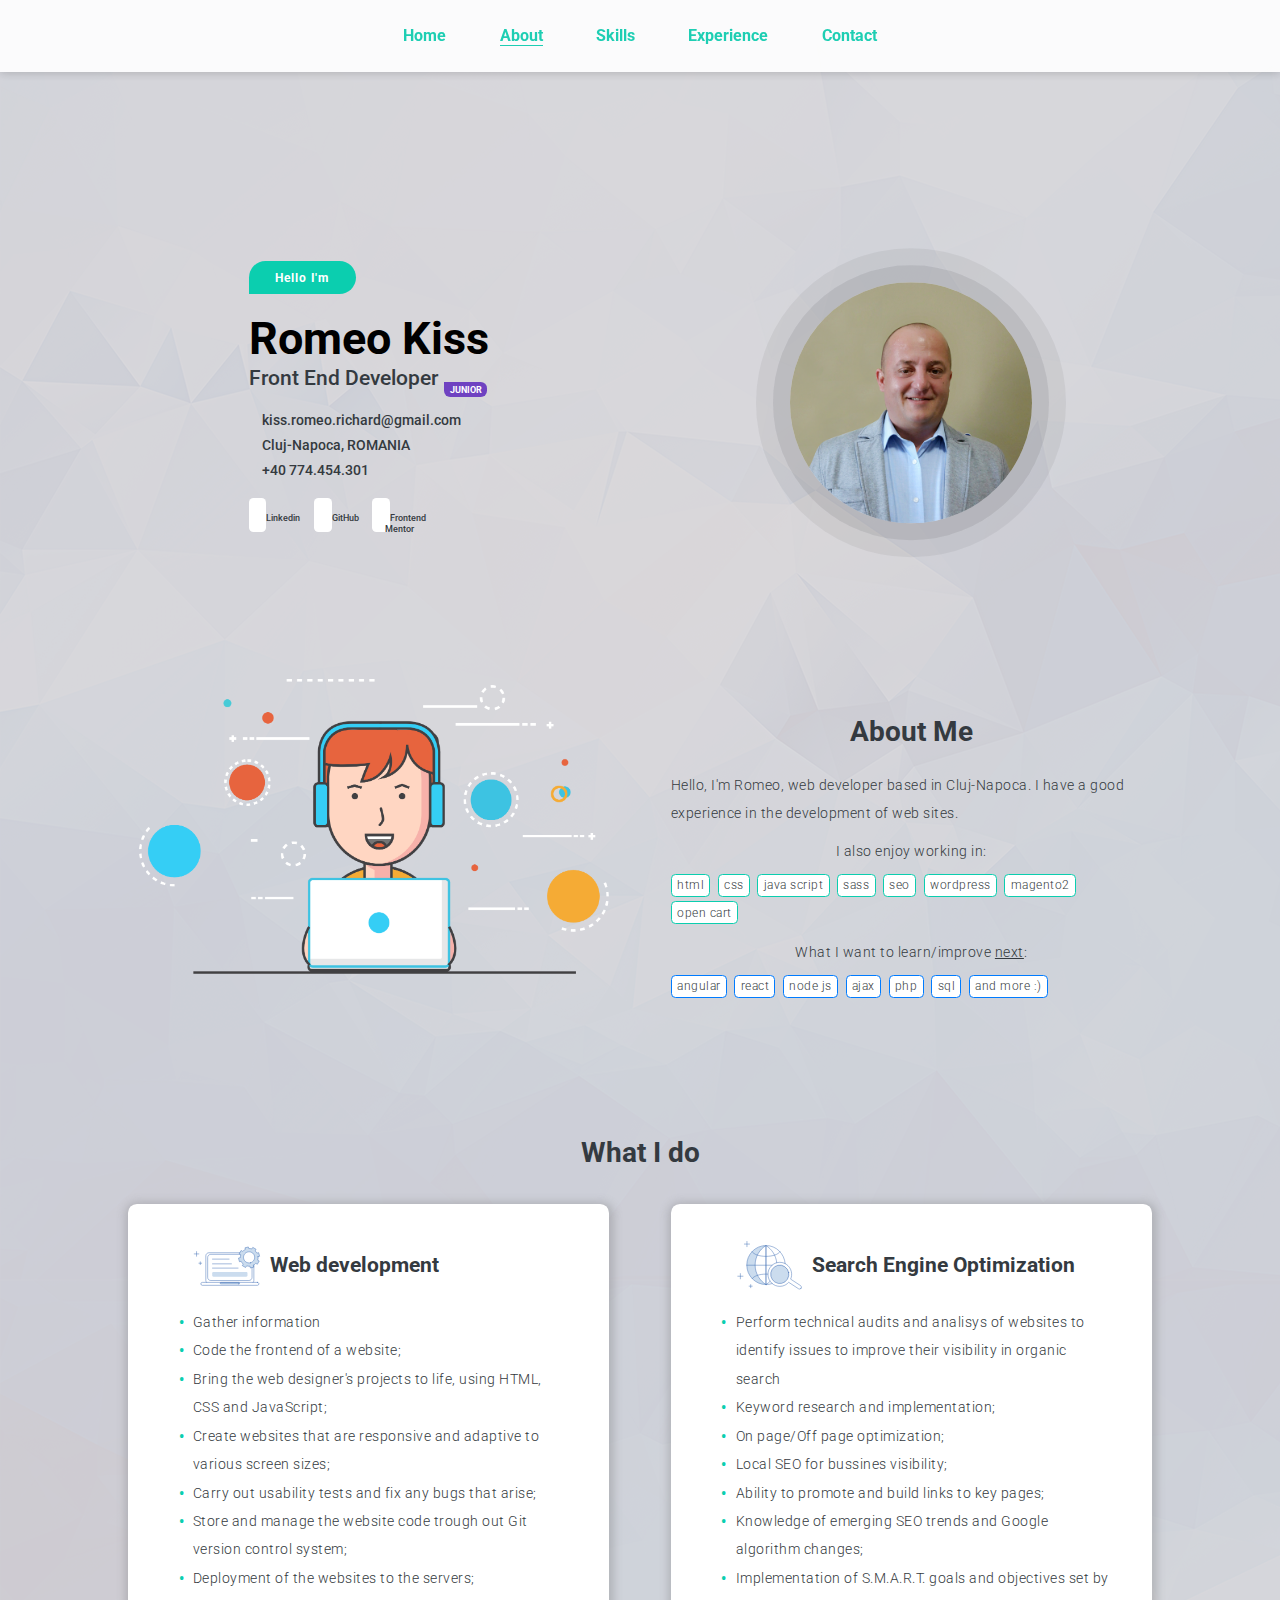
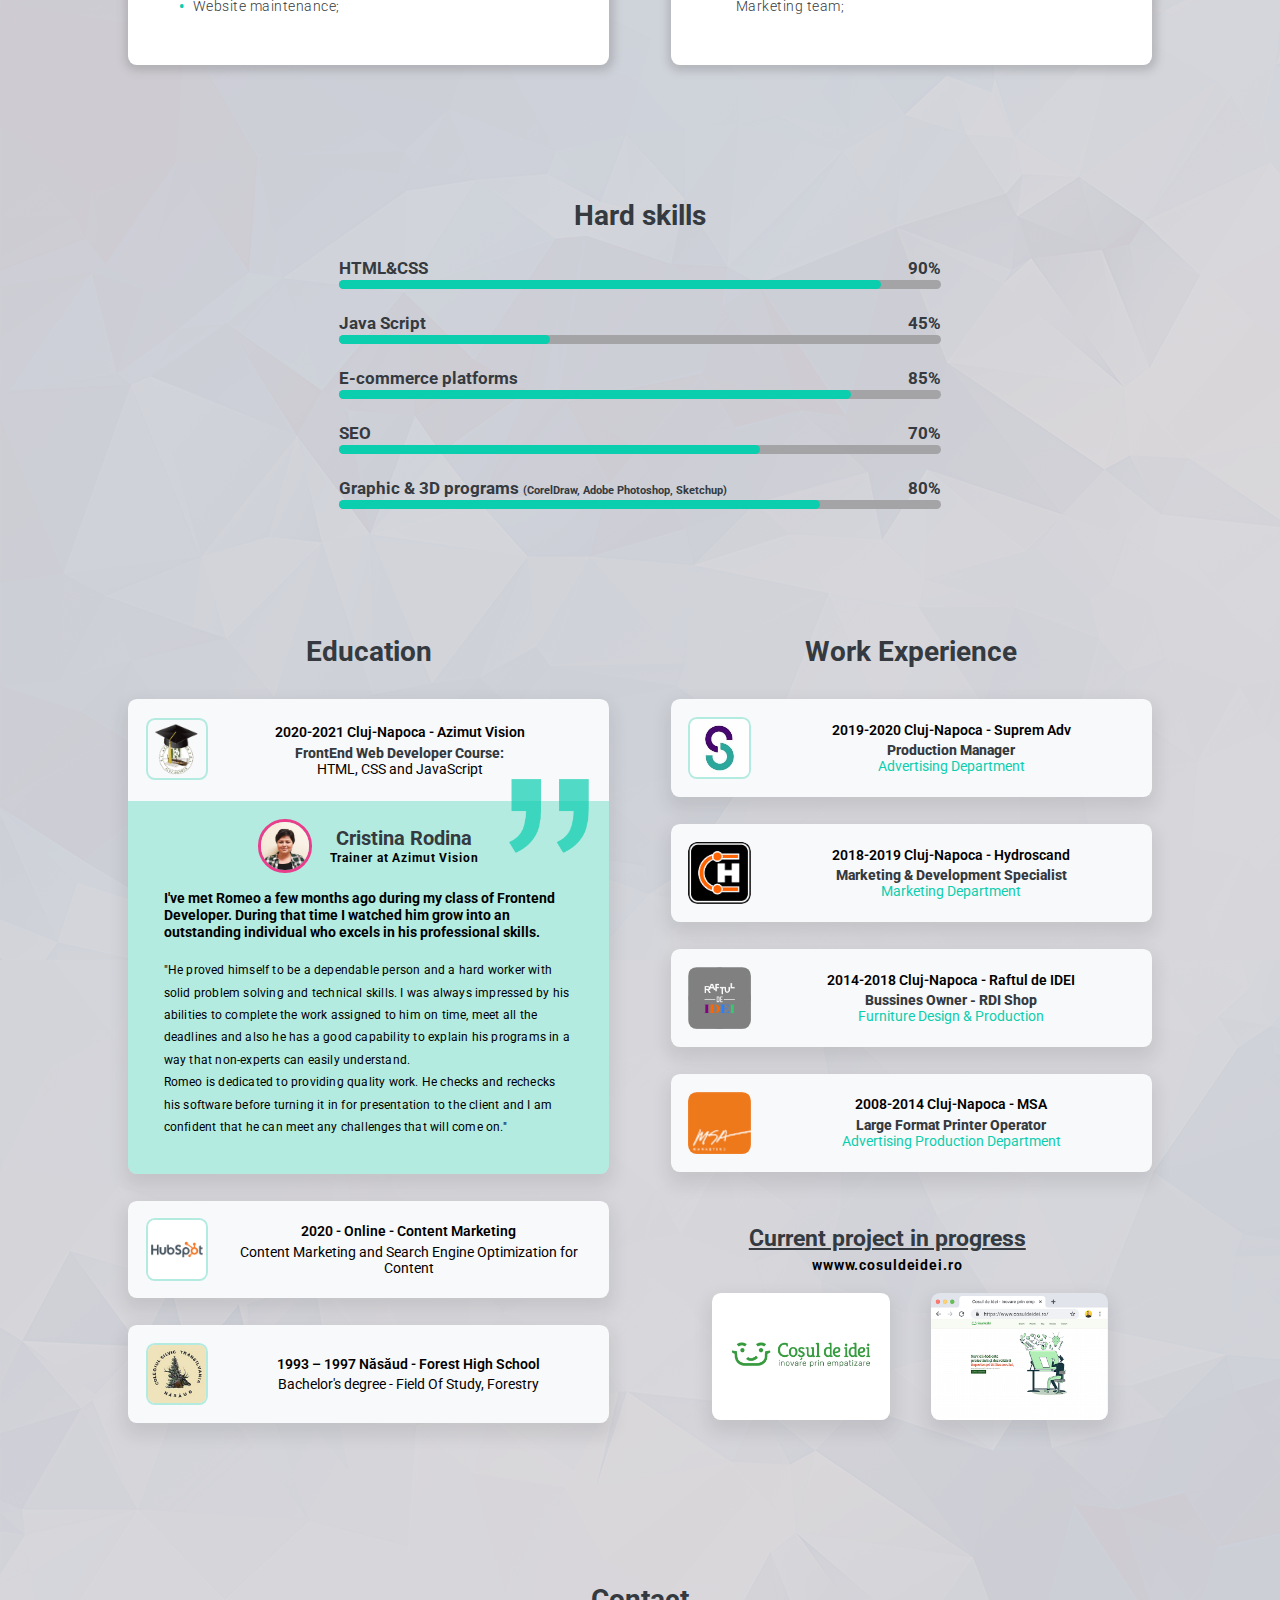
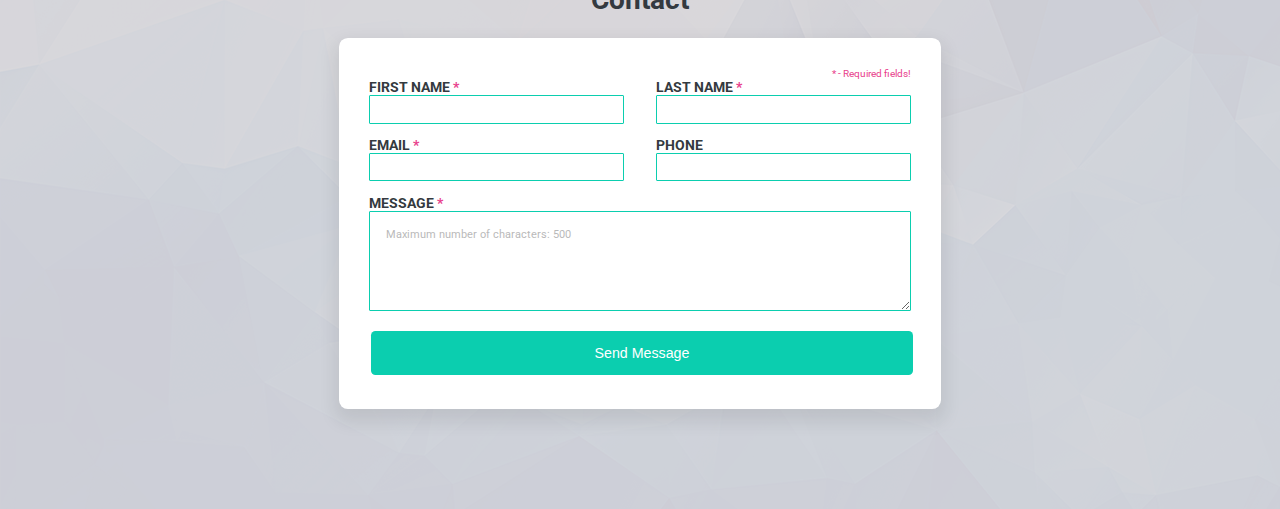
==== commit fa088ee4: "Freecodecamp icon deletion" ====
--- a/index.html
+++ b/index.html
@@ -71,7 +71,6 @@
                         </div>
                         <div class="first_social">
                             <a href="https://www.linkedin.com/in/romeo-kiss-0446651b/" title="Linkedin" target="_blank" aria-label="Linkedin"><i class="fab fa-linkedin-in"></i>Linkedin</a>
-                            <a href="https://www.freecodecamp.org/fcca0f1518b-d534-4741-ac0e-d5bbceb8e472/" title="Freecodecamp" target="_blank" aria-label="Freecodecamp"><i class="fab fa-free-code-camp"></i>Freecodecamp</a>
                             <a href="https://github.com/RomeoKs" target="_blank" aria-label="GitHub" title="GitHub"><i class="fab fa-github"></i>GitHub</a>
                             <a href="https://www.frontendmentor.io/profile/RomeoKs" title="FrontEnd Mentor" target="_blank" aria-label="Frontend Mentor"><i class="fas fa-code"></i>Frontend<br>Mentor</a>
                         </div>	                        
@@ -99,6 +98,7 @@
                             <li>html</li>
                             <li>css</li>
                             <li>java script</li>
+                            <li>sass</li>
                             <li>seo</li>
                             <li>wordpress</li>
                             <li>magento2</li>
@@ -106,12 +106,12 @@
                         </ul>
                     <p class="learn">What I want to learn/improve <span>next</span>:</p>
                     <ul class="ab_ul2">
-                        <li>ui/ux</li>
-                        <li>bootstrap</li>
-                        <li>tailwind</li>
+                        <li>angular</li>
+                        <li>react</li>
+                        <li>node js</li>                        
+                        <li>ajax</li>
                         <li>php</li>
-                        <li>react</li>
-                        <li>nodejs</li>                        
+                        <li>sql</li>
                         <li>and more :)</li>
                     </ul>
                 </div>
@@ -173,7 +173,7 @@
                         <div class="h_skill">
                             <div class="info">
                                 <div class="sk_name">Java Script</div>
-                                <div class="sk_percent">10%</div>
+                                <div class="sk_percent">45%</div>
                             </div>
                             <div class="progress_bar">
                                 <div class="percent_bar_js"></div>
--- a/style.css
+++ b/style.css
@@ -556,7 +556,7 @@
         background-color: var(--green);
     }
     .percent_bar_js {
-        width: 10%;
+        width: 35%;
         height:0.695vw;
         border-radius: 0.347vw;
         background-color: var(--green);
@@ -1317,7 +1317,7 @@
 	background-color: var(--green);
 }
 .percent_bar_js {
-	width: 10%;
+	width: 35%;
 	height: 10px;
 	border-radius: 5px;
 	background-color: var(--green);
@@ -1922,6 +1922,10 @@
     line-height: 1.2;
     text-align: center;
     font-weight: 500;
+    display: flex;
+    flex-direction: column;
+    align-items: center;
+    justify-content: flex-start;
 }
 .first_contact ul{
     display: grid;
@@ -2138,7 +2142,7 @@
 	background-color: var(--green);
 }
 .percent_bar_js {
-	width: 10%;
+	width: 35%;
 	height: 2.63vw;
 	border-radius: 1.3157vw;
 	background-color: var(--green);
